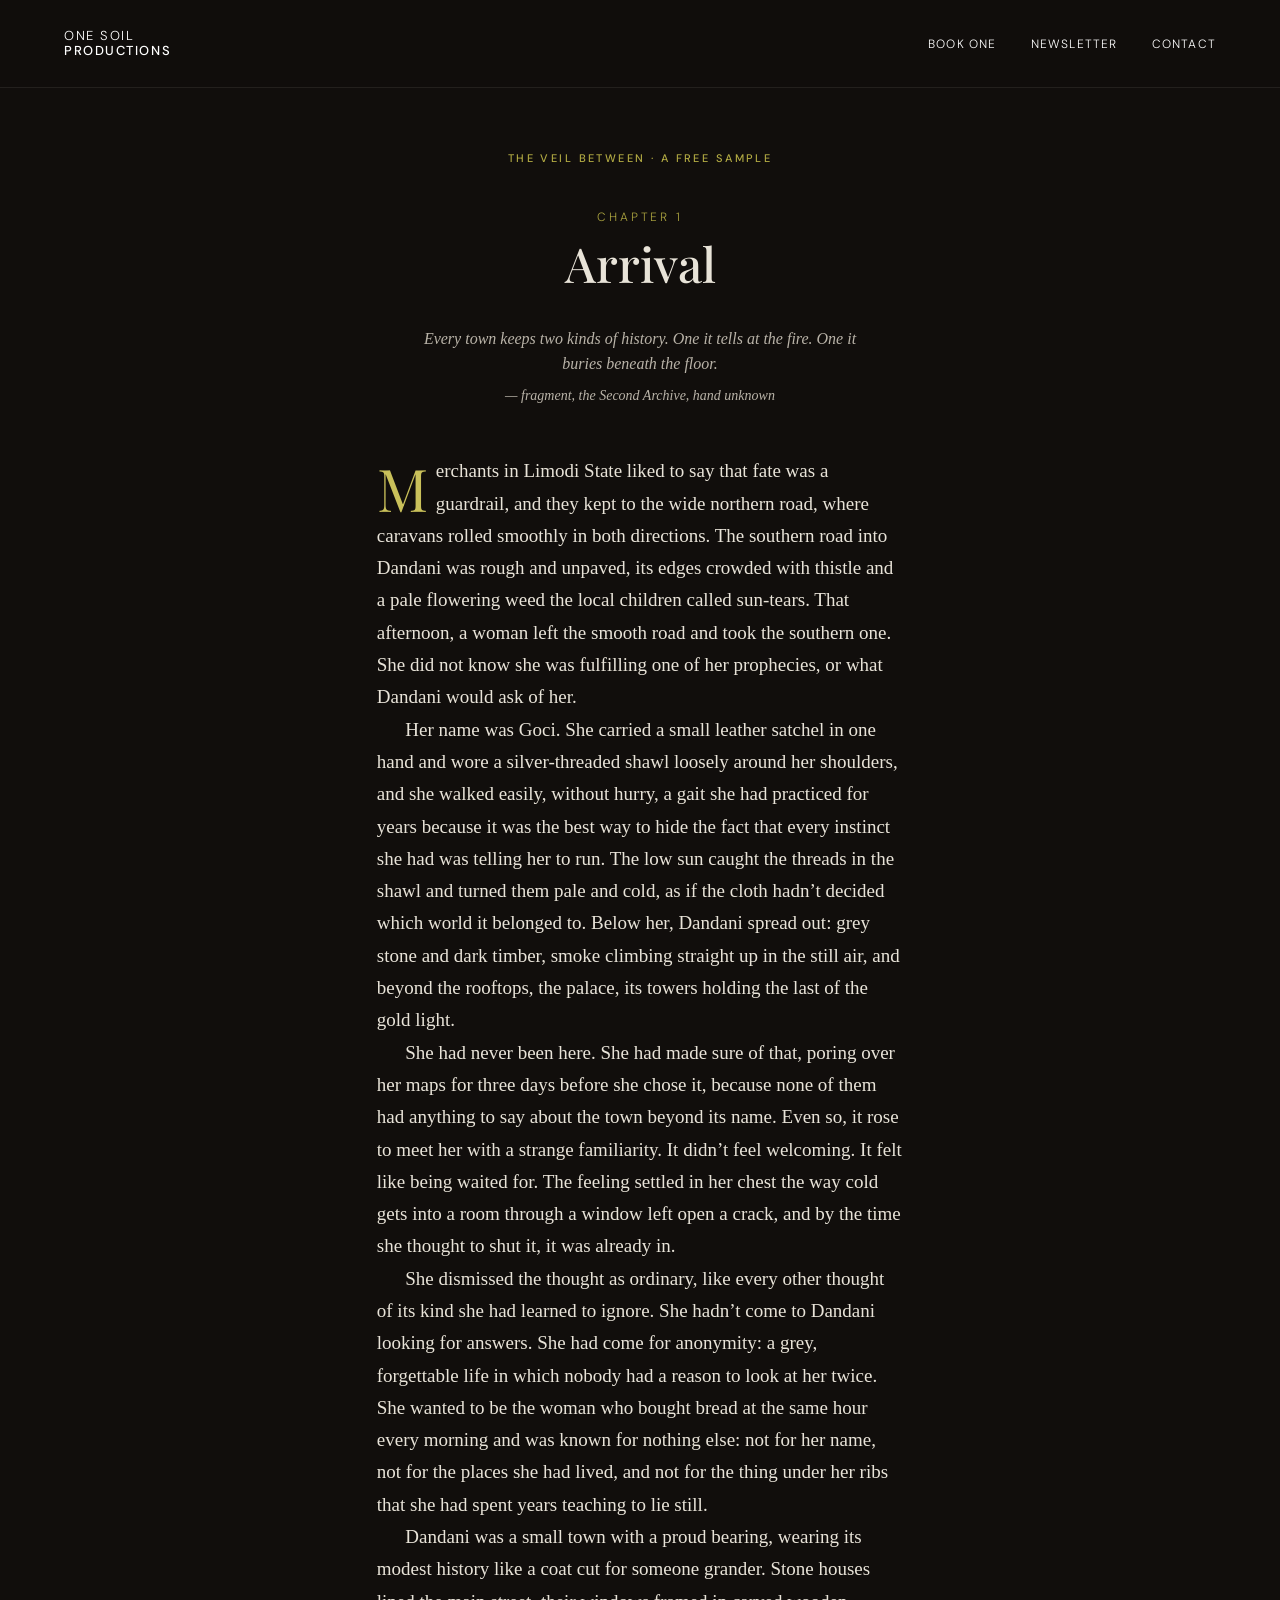
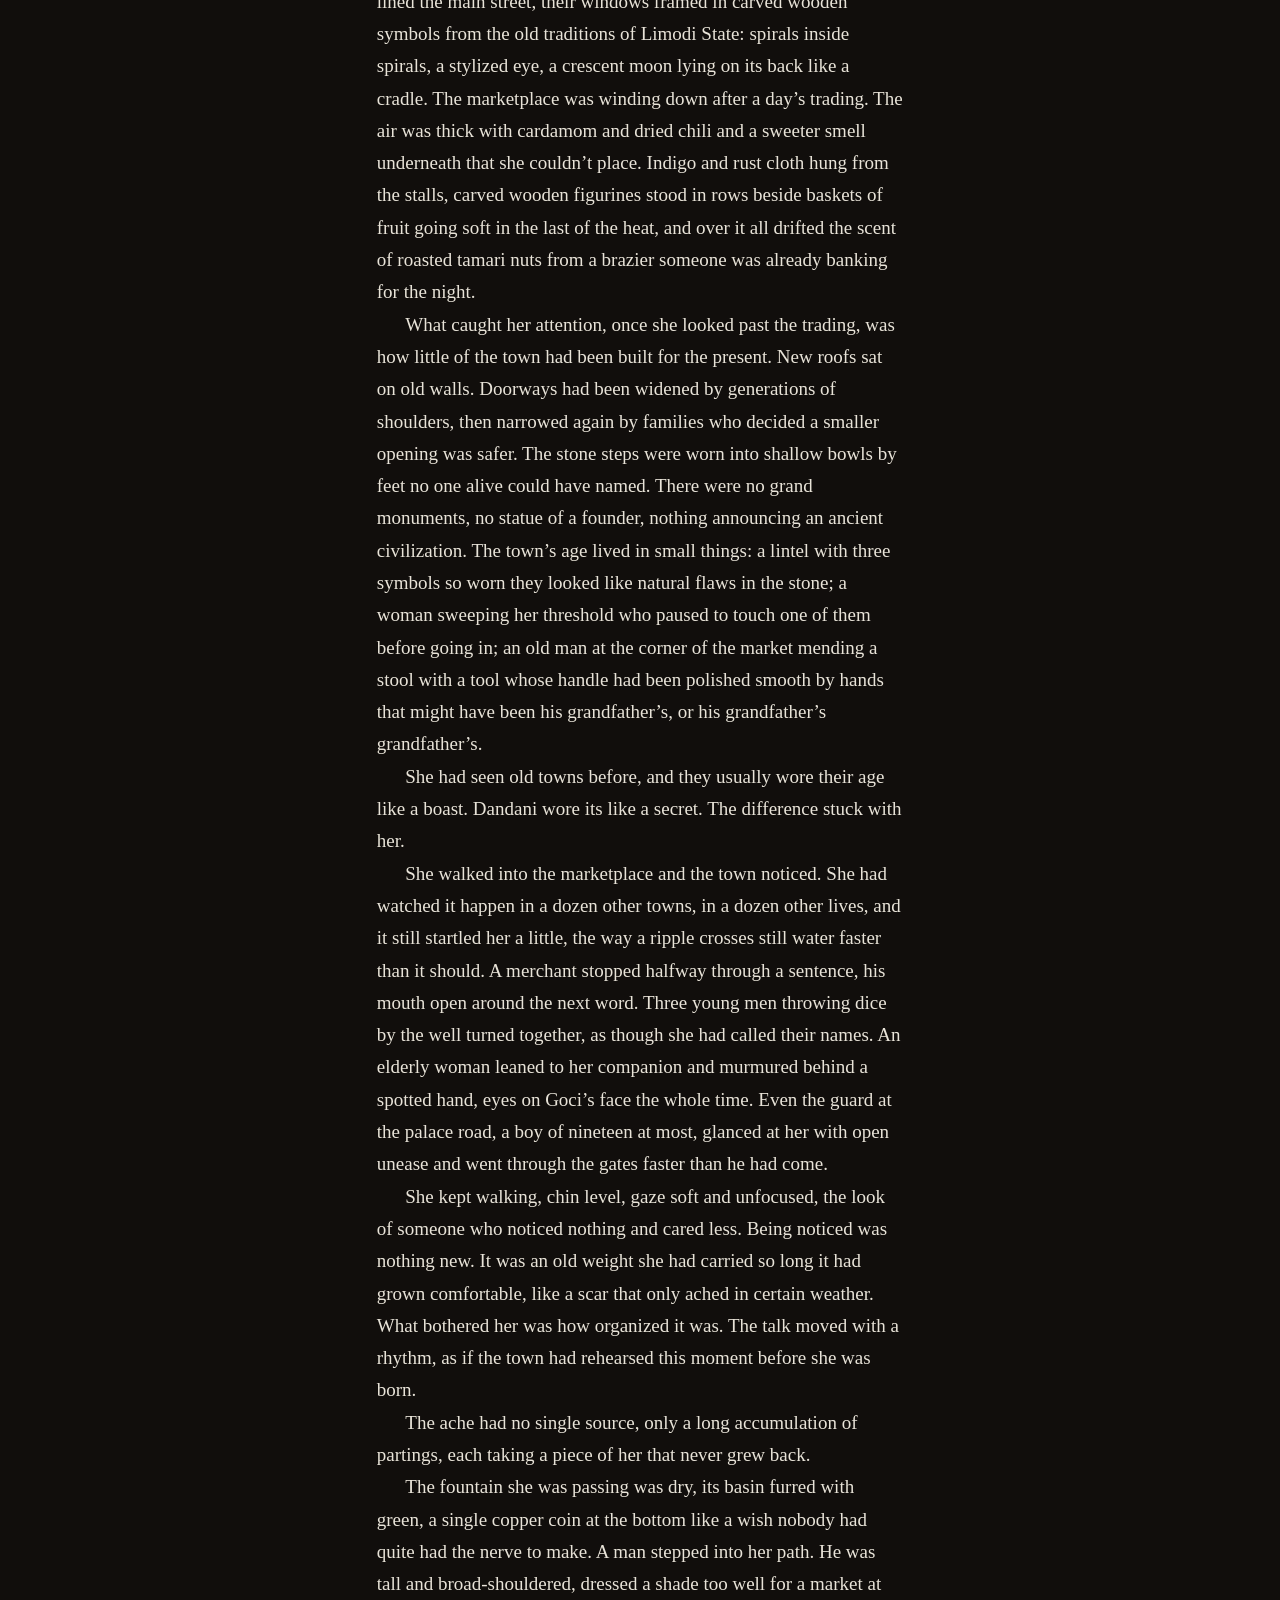
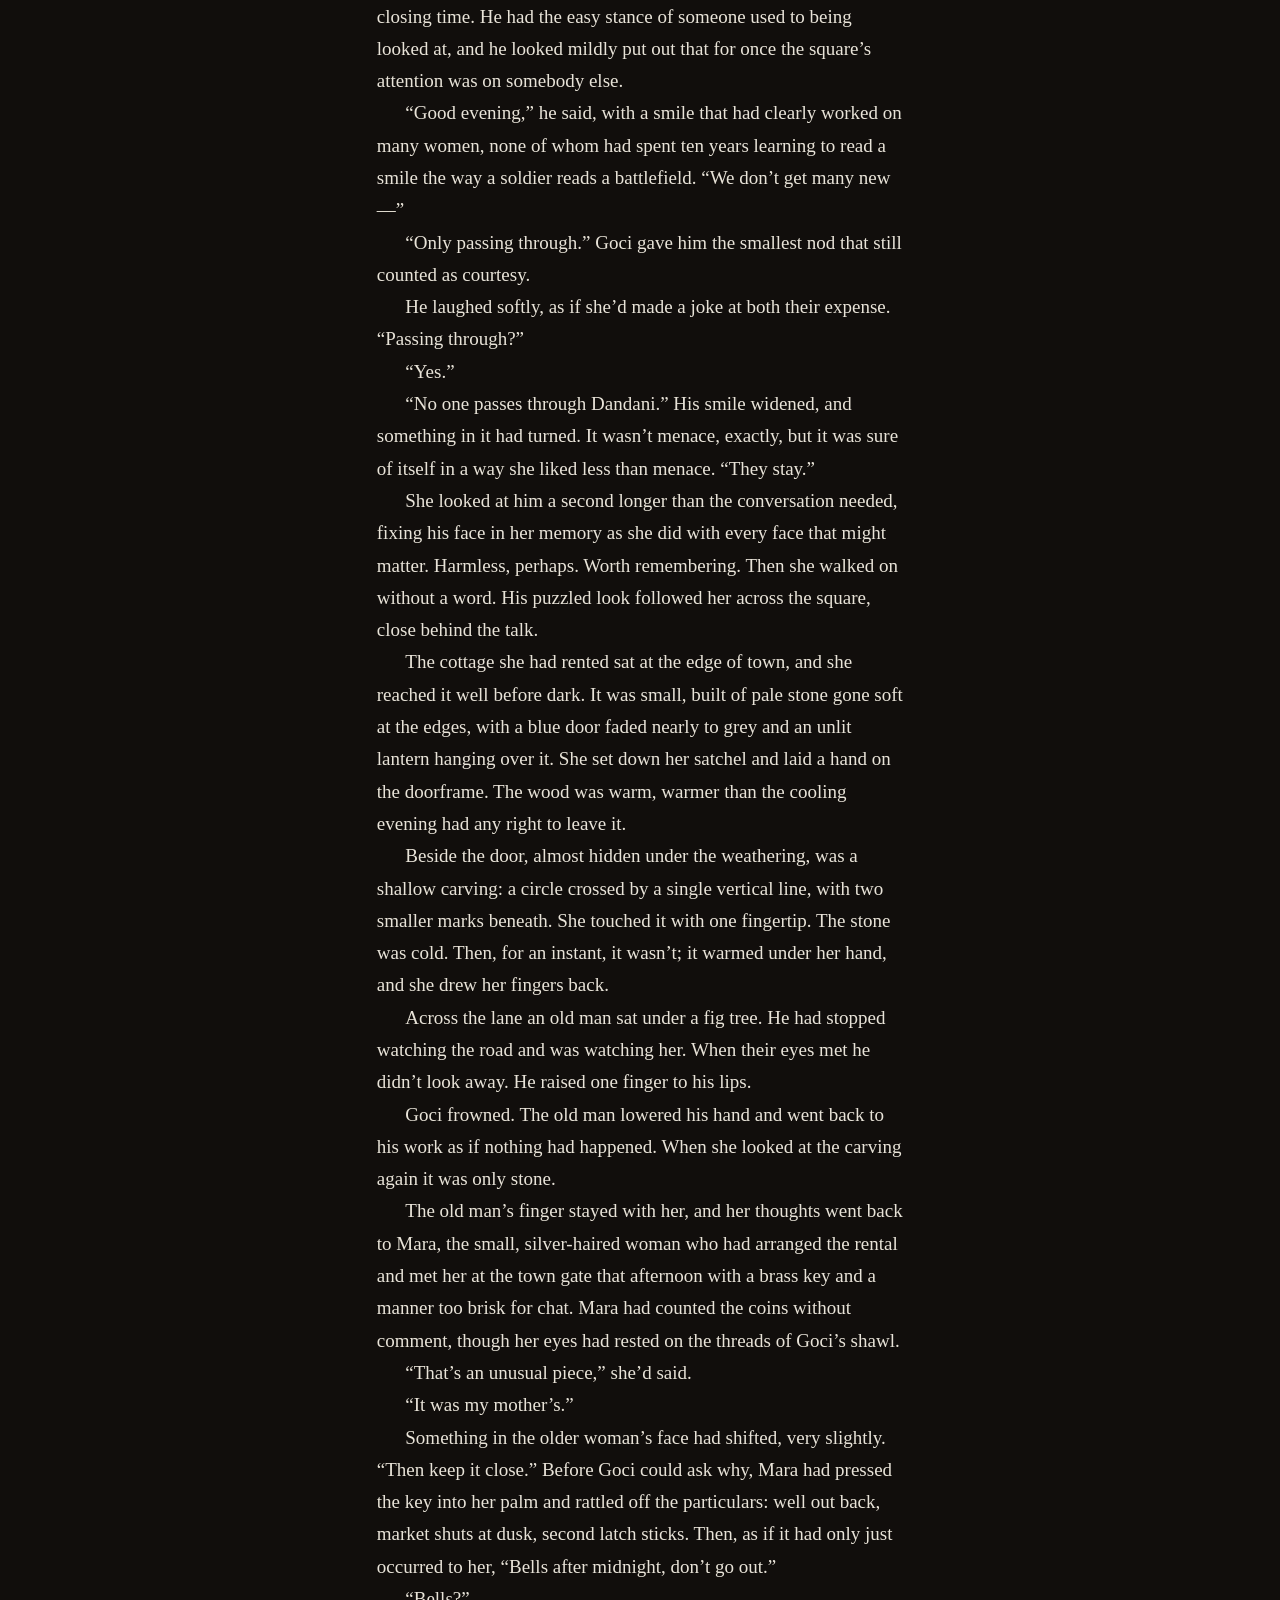
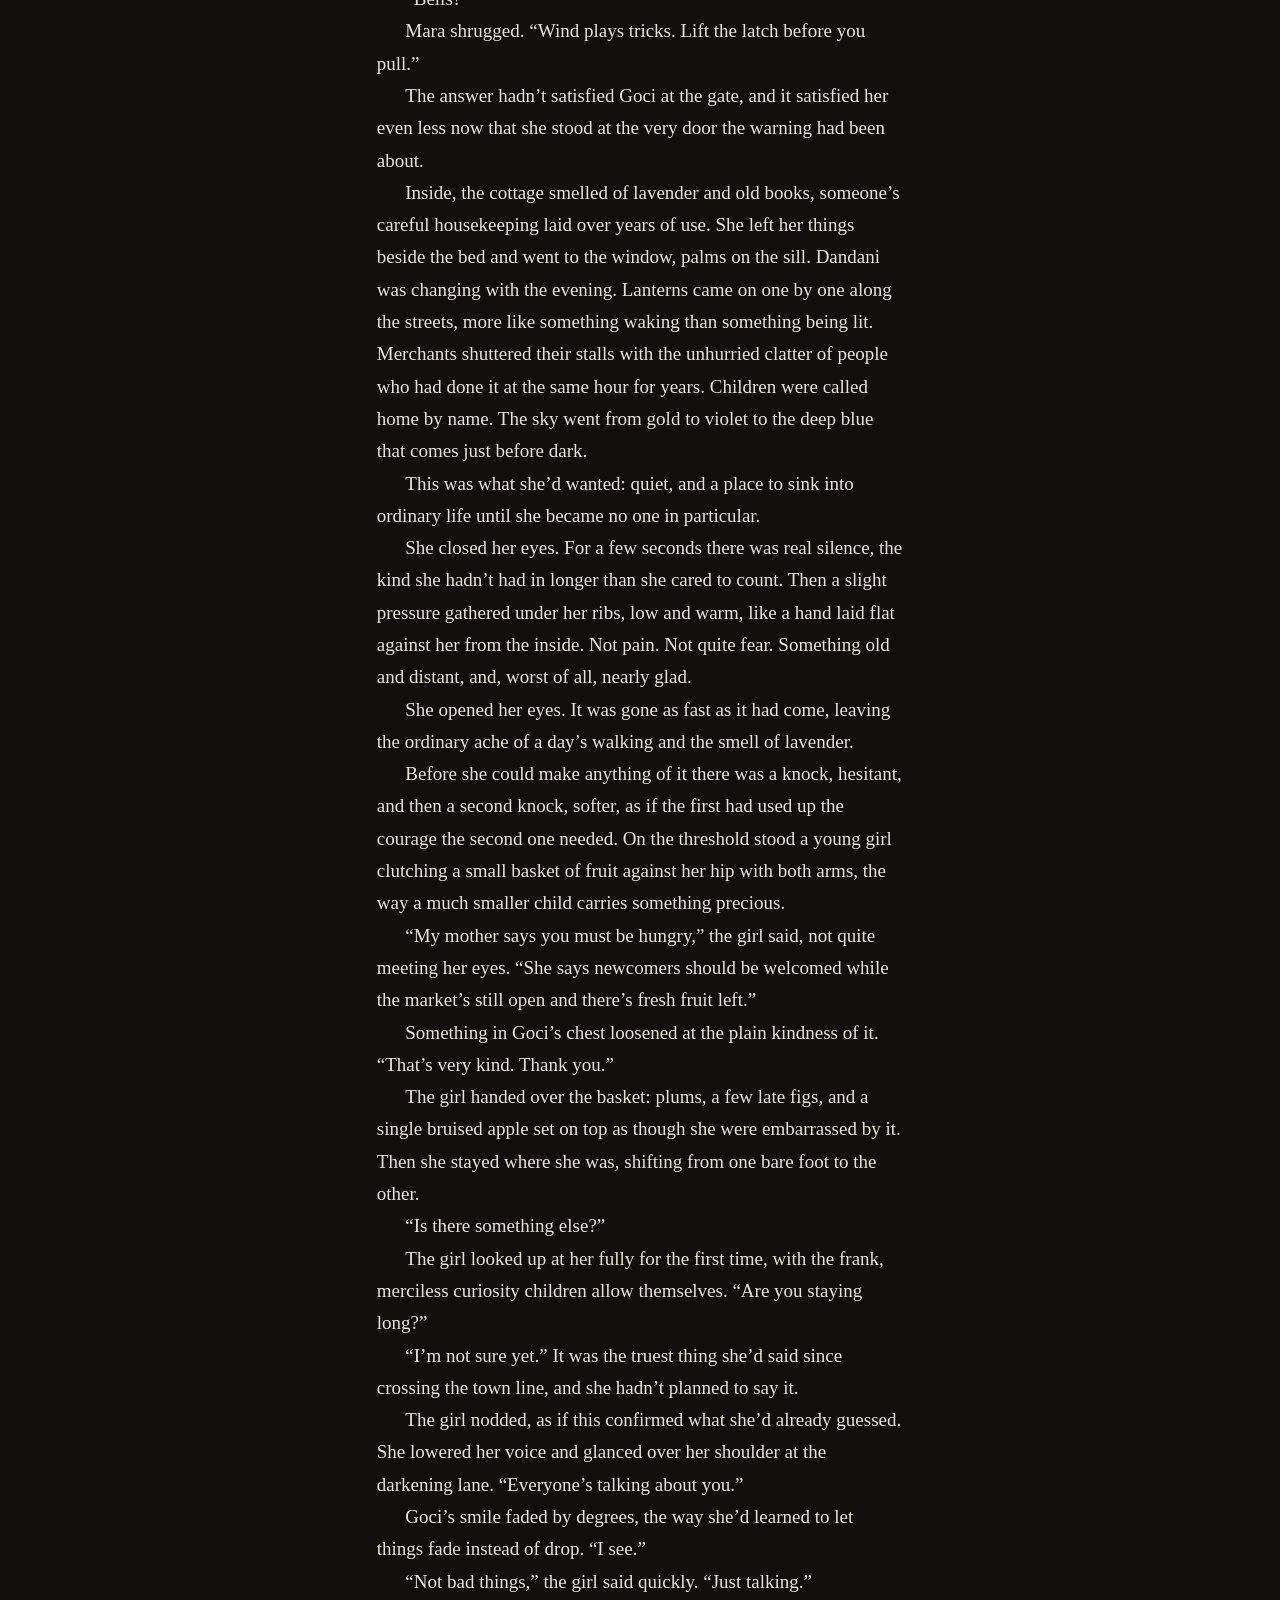
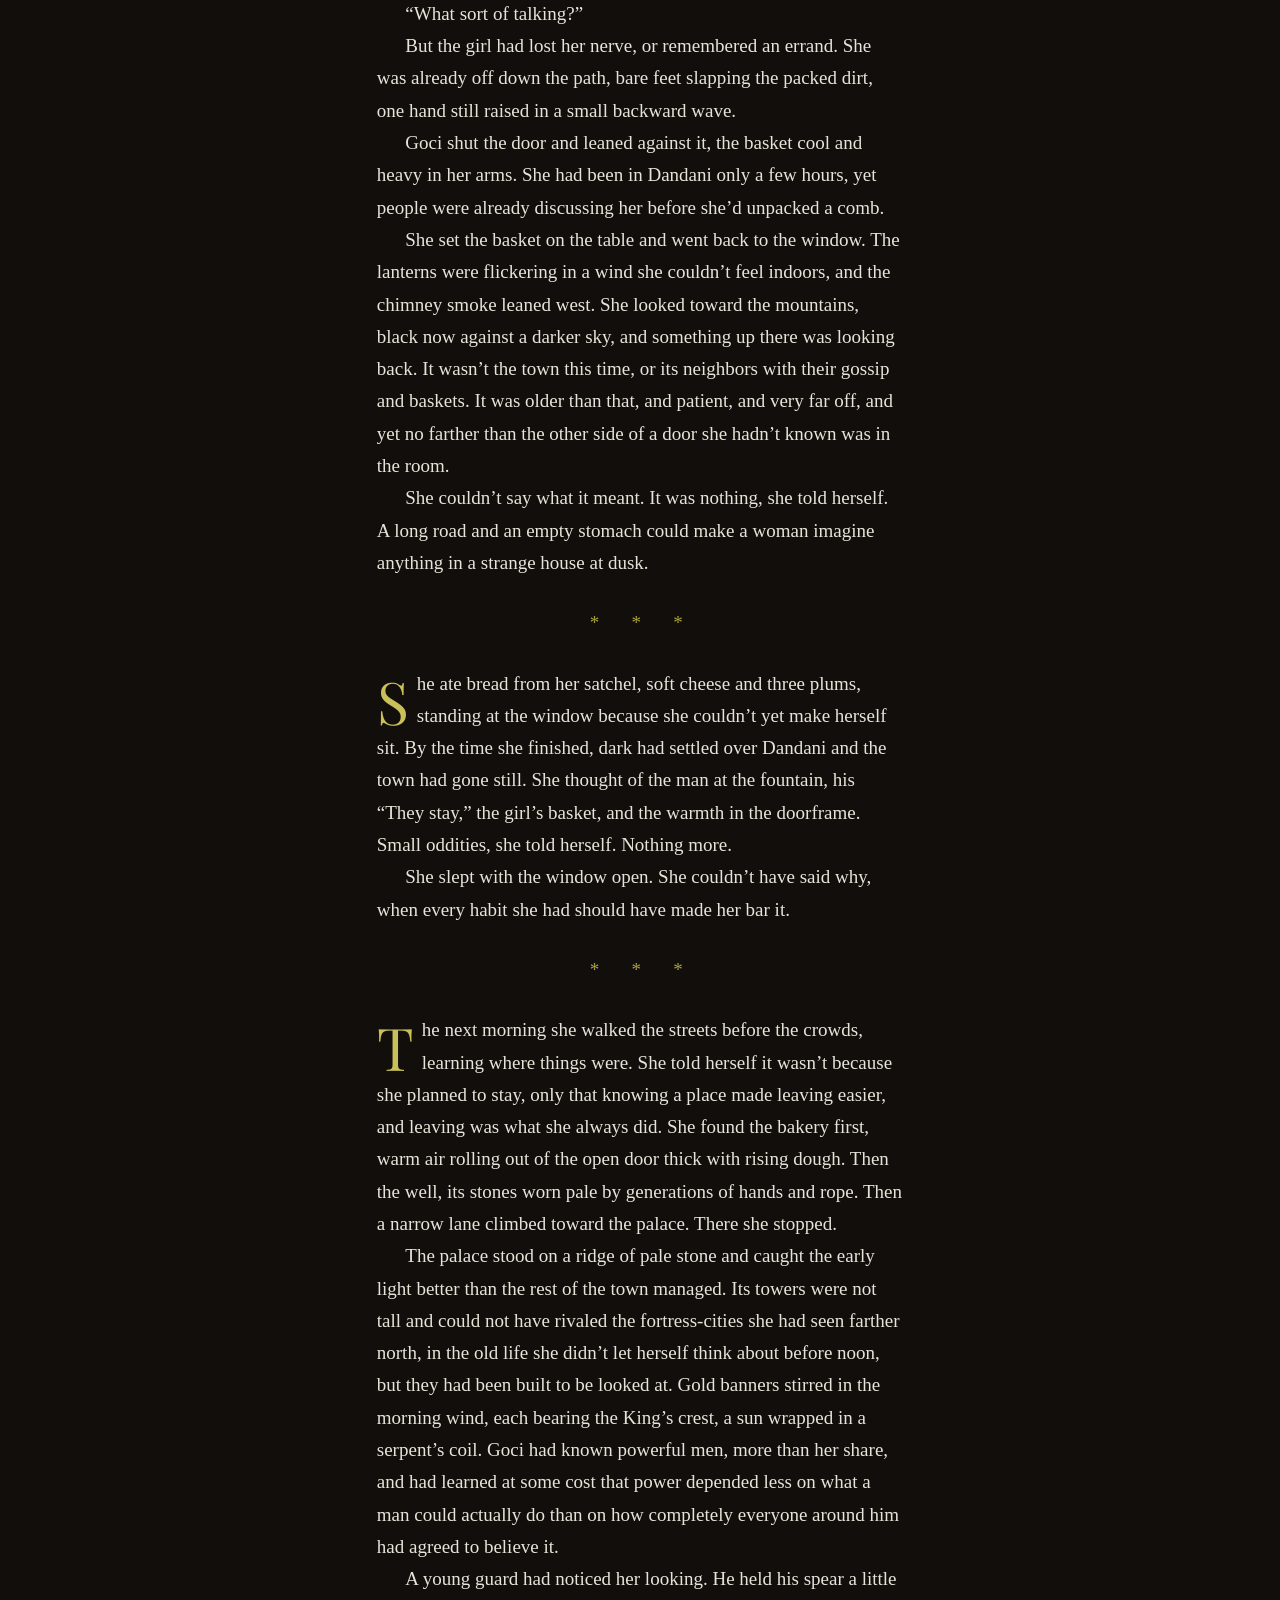
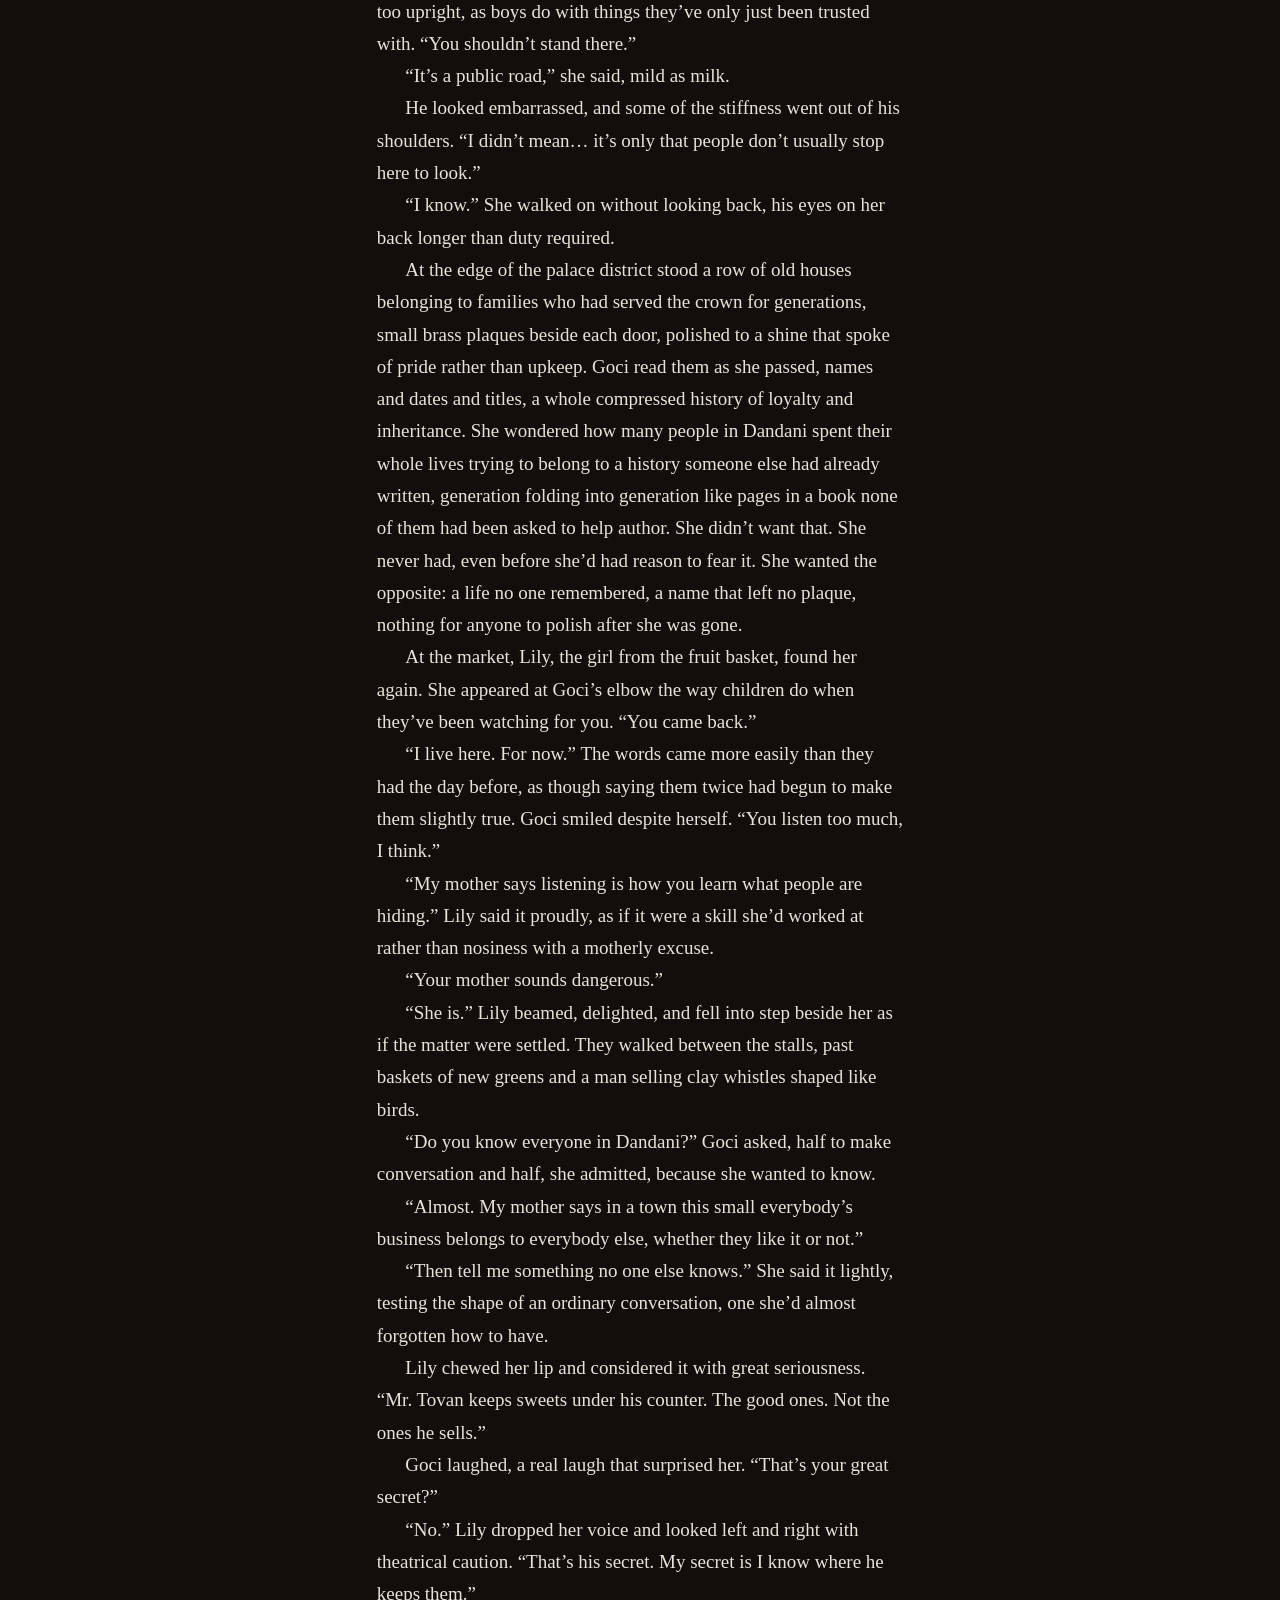
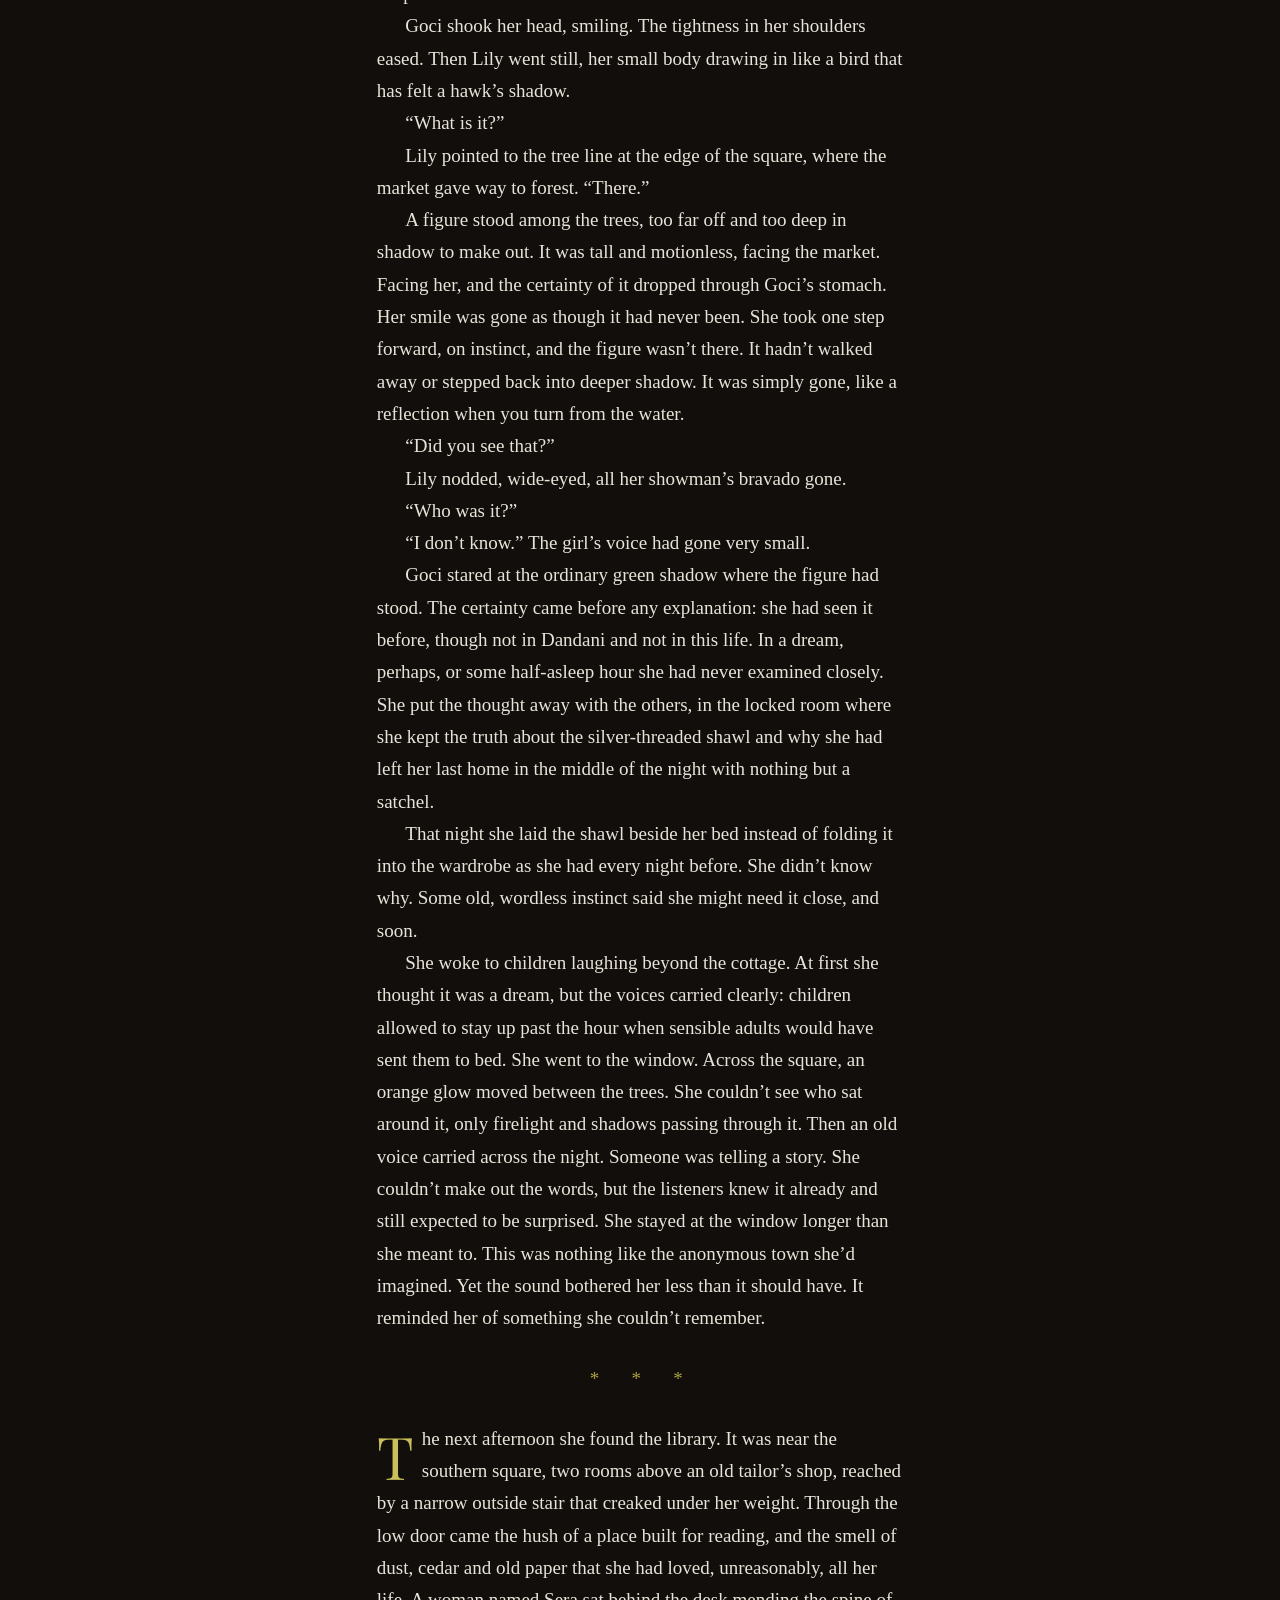
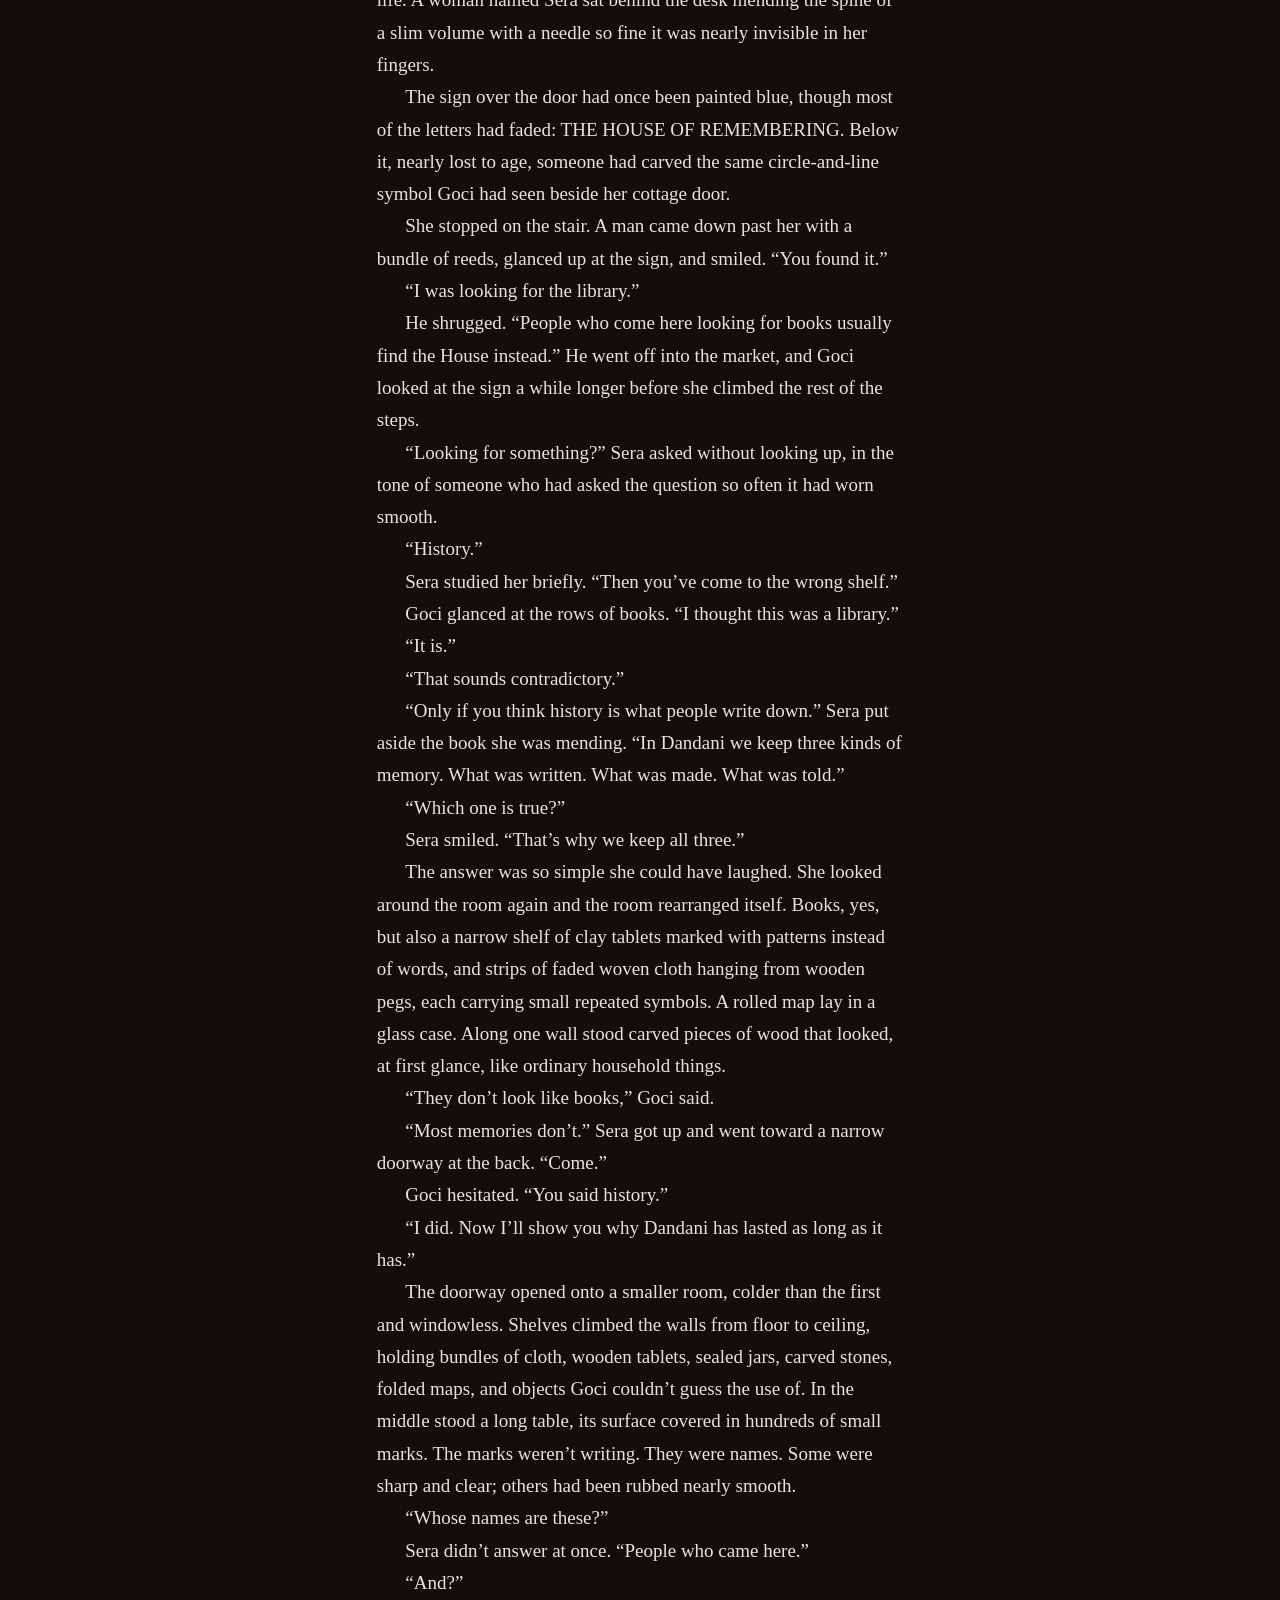
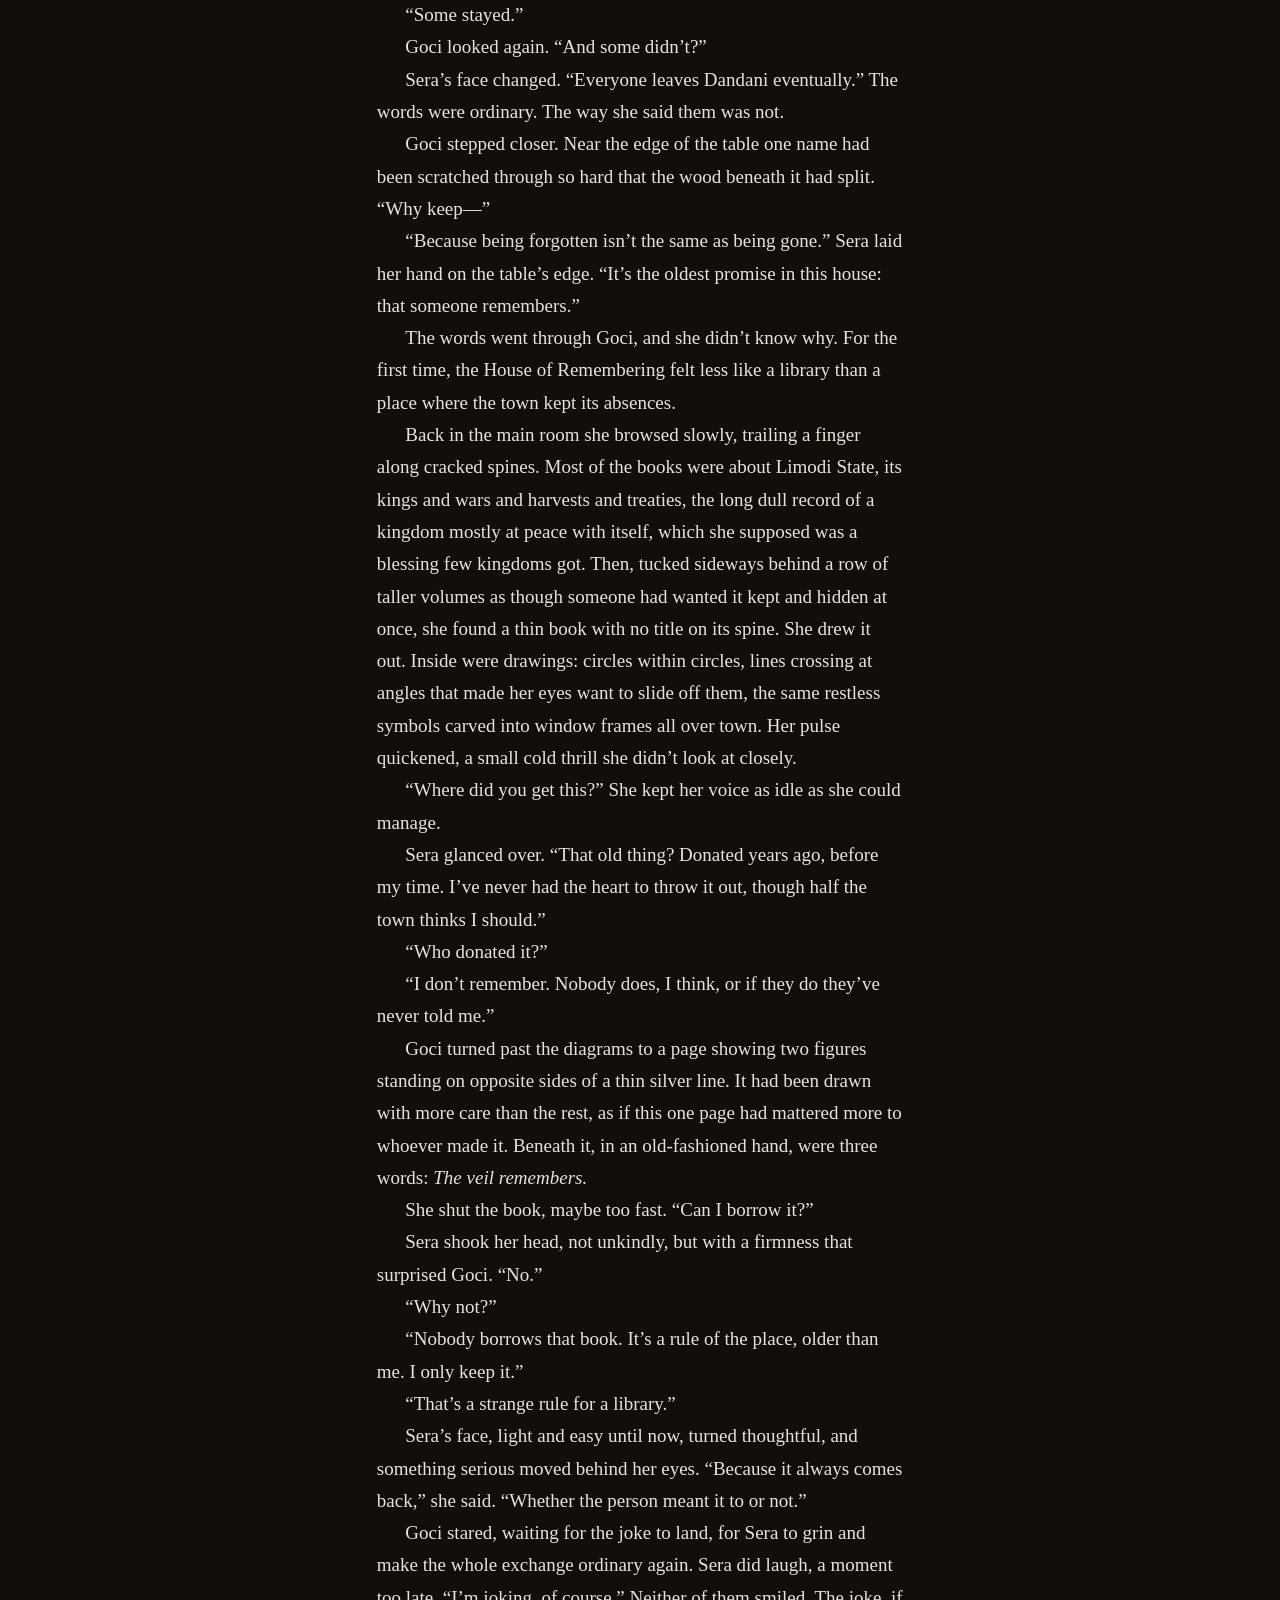
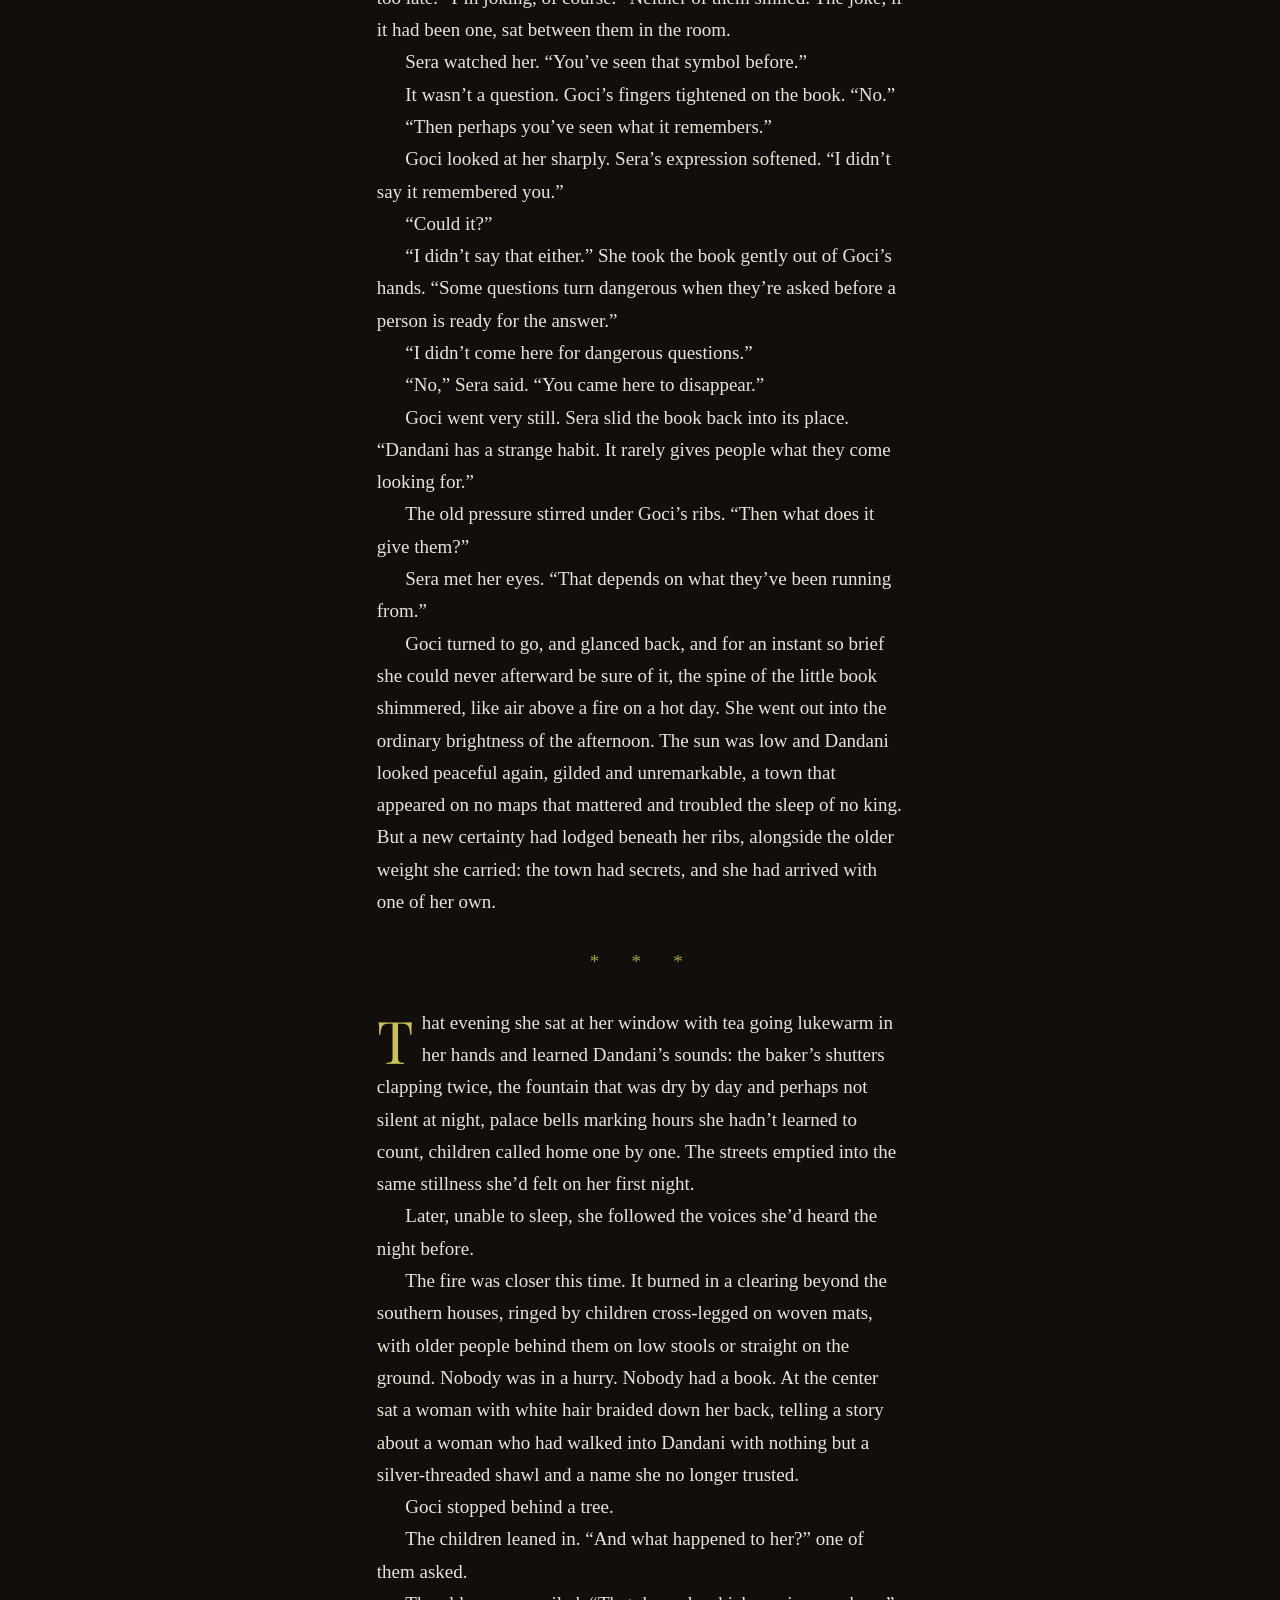
==== sample.html @ b8d26ca8 "Add files via upload" ====
<!doctype html><html lang="en"><head><meta charset="utf-8"><meta name="viewport" content="width=device-width,initial-scale=1"><meta name="description" content="Read Chapter One of The Veil Between, Book One of the Dandani Saga, by Solene Bi."><title>Read Chapter One — The Veil Between | ONE SOIL PRODUCTIONS</title><meta property="og:title" content="Read Chapter One — The Veil Between"><meta property="og:image" content="https://www.onesoilproductions.com/the-veil-between-cover.jpg"><link rel="preconnect" href="https://fonts.googleapis.com"><link rel="preconnect" href="https://fonts.gstatic.com" crossorigin><link href="https://fonts.googleapis.com/css2?family=DM+Sans:wght@300;400;500;600&family=Playfair+Display:wght@500;600&display=swap" rel="stylesheet"><link rel="stylesheet" href="styles.css"></head><body class="sample-page">
<header class="site-header"><a class="brand" href="index.html">ONE SOIL<br><strong>PRODUCTIONS</strong></a><button class="menu-toggle" aria-label="Open menu"><span></span><span></span><span></span></button><nav class="nav"><a href="index.html#veil">Book One</a><a href="index.html#newsletter">Newsletter</a><a href="index.html#contact">Contact</a></nav></header>
<main class="reader"><p class="eyebrow gold center">THE VEIL BETWEEN · A FREE SAMPLE</p>
<article class="chapter">
<p class="clabel">Chapter 1</p>
<h1 class="ctitle">Arrival</h1>
<div class="epi"><p class="eq">Every town keeps two kinds of history. One it tells at the fire. One it buries beneath the floor.</p><p class="ea">— fragment, the Second Archive, hand unknown</p></div>
<p class="first">Merchants in Limodi State liked to say that fate was a guardrail, and they kept to the wide northern road, where caravans rolled smoothly in both directions. The southern road into Dandani was rough and unpaved, its edges crowded with thistle and a pale flowering weed the local children called sun-tears. That afternoon, a woman left the smooth road and took the southern one. She did not know she was fulfilling one of her prophecies, or what Dandani would ask of her.</p>
<p class="p">Her name was Goci. She carried a small leather satchel in one hand and wore a silver-threaded shawl loosely around her shoulders, and she walked easily, without hurry, a gait she had practiced for years because it was the best way to hide the fact that every instinct she had was telling her to run. The low sun caught the threads in the shawl and turned them pale and cold, as if the cloth hadn’t decided which world it belonged to. Below her, Dandani spread out: grey stone and dark timber, smoke climbing straight up in the still air, and beyond the rooftops, the palace, its towers holding the last of the gold light.</p>
<p class="p">She had never been here. She had made sure of that, poring over her maps for three days before she chose it, because none of them had anything to say about the town beyond its name. Even so, it rose to meet her with a strange familiarity. It didn’t feel welcoming. It felt like being waited for. The feeling settled in her chest the way cold gets into a room through a window left open a crack, and by the time she thought to shut it, it was already in.</p>
<p class="p">She dismissed the thought as ordinary, like every other thought of its kind she had learned to ignore. She hadn’t come to Dandani looking for answers. She had come for anonymity: a grey, forgettable life in which nobody had a reason to look at her twice. She wanted to be the woman who bought bread at the same hour every morning and was known for nothing else: not for her name, not for the places she had lived, and not for the thing under her ribs that she had spent years teaching to lie still.</p>
<p class="p">Dandani was a small town with a proud bearing, wearing its modest history like a coat cut for someone grander. Stone houses lined the main street, their windows framed in carved wooden symbols from the old traditions of Limodi State: spirals inside spirals, a stylized eye, a crescent moon lying on its back like a cradle. The marketplace was winding down after a day’s trading. The air was thick with cardamom and dried chili and a sweeter smell underneath that she couldn’t place. Indigo and rust cloth hung from the stalls, carved wooden figurines stood in rows beside baskets of fruit going soft in the last of the heat, and over it all drifted the scent of roasted tamari nuts from a brazier someone was already banking for the night.</p>
<p class="p">What caught her attention, once she looked past the trading, was how little of the town had been built for the present. New roofs sat on old walls. Doorways had been widened by generations of shoulders, then narrowed again by families who decided a smaller opening was safer. The stone steps were worn into shallow bowls by feet no one alive could have named. There were no grand monuments, no statue of a founder, nothing announcing an ancient civilization. The town’s age lived in small things: a lintel with three symbols so worn they looked like natural flaws in the stone; a woman sweeping her threshold who paused to touch one of them before going in; an old man at the corner of the market mending a stool with a tool whose handle had been polished smooth by hands that might have been his grandfather’s, or his grandfather’s grandfather’s.</p>
<p class="p">She had seen old towns before, and they usually wore their age like a boast. Dandani wore its like a secret. The difference stuck with her.</p>
<p class="p">She walked into the marketplace and the town noticed. She had watched it happen in a dozen other towns, in a dozen other lives, and it still startled her a little, the way a ripple crosses still water faster than it should. A merchant stopped halfway through a sentence, his mouth open around the next word. Three young men throwing dice by the well turned together, as though she had called their names. An elderly woman leaned to her companion and murmured behind a spotted hand, eyes on Goci’s face the whole time. Even the guard at the palace road, a boy of nineteen at most, glanced at her with open unease and went through the gates faster than he had come.</p>
<p class="p">She kept walking, chin level, gaze soft and unfocused, the look of someone who noticed nothing and cared less. Being noticed was nothing new. It was an old weight she had carried so long it had grown comfortable, like a scar that only ached in certain weather. What bothered her was how organized it was. The talk moved with a rhythm, as if the town had rehearsed this moment before she was born.</p>
<p class="p">The ache had no single source, only a long accumulation of partings, each taking a piece of her that never grew back.</p>
<p class="p">The fountain she was passing was dry, its basin furred with green, a single copper coin at the bottom like a wish nobody had quite had the nerve to make. A man stepped into her path. He was tall and broad-shouldered, dressed a shade too well for a market at closing time. He had the easy stance of someone used to being looked at, and he looked mildly put out that for once the square’s attention was on somebody else.</p>
<p class="p">“Good evening,” he said, with a smile that had clearly worked on many women, none of whom had spent ten years learning to read a smile the way a soldier reads a battlefield. “We don’t get many new—”</p>
<p class="p">“Only passing through.” Goci gave him the smallest nod that still counted as courtesy.</p>
<p class="p">He laughed softly, as if she’d made a joke at both their expense. “Passing through?”</p>
<p class="p">“Yes.”</p>
<p class="p">“No one passes through Dandani.” His smile widened, and something in it had turned. It wasn’t menace, exactly, but it was sure of itself in a way she liked less than menace. “They stay.”</p>
<p class="p">She looked at him a second longer than the conversation needed, fixing his face in her memory as she did with every face that might matter. Harmless, perhaps. Worth remembering. Then she walked on without a word. His puzzled look followed her across the square, close behind the talk.</p>
<p class="p">The cottage she had rented sat at the edge of town, and she reached it well before dark. It was small, built of pale stone gone soft at the edges, with a blue door faded nearly to grey and an unlit lantern hanging over it. She set down her satchel and laid a hand on the doorframe. The wood was warm, warmer than the cooling evening had any right to leave it.</p>
<p class="p">Beside the door, almost hidden under the weathering, was a shallow carving: a circle crossed by a single vertical line, with two smaller marks beneath. She touched it with one fingertip. The stone was cold. Then, for an instant, it wasn’t; it warmed under her hand, and she drew her fingers back.</p>
<p class="p">Across the lane an old man sat under a fig tree. He had stopped watching the road and was watching her. When their eyes met he didn’t look away. He raised one finger to his lips.</p>
<p class="p">Goci frowned. The old man lowered his hand and went back to his work as if nothing had happened. When she looked at the carving again it was only stone.</p>
<p class="p">The old man’s finger stayed with her, and her thoughts went back to Mara, the small, silver-haired woman who had arranged the rental and met her at the town gate that afternoon with a brass key and a manner too brisk for chat. Mara had counted the coins without comment, though her eyes had rested on the threads of Goci’s shawl.</p>
<p class="p">“That’s an unusual piece,” she’d said.</p>
<p class="p">“It was my mother’s.”</p>
<p class="p">Something in the older woman’s face had shifted, very slightly. “Then keep it close.” Before Goci could ask why, Mara had pressed the key into her palm and rattled off the particulars: well out back, market shuts at dusk, second latch sticks. Then, as if it had only just occurred to her, “Bells after midnight, don’t go out.”</p>
<p class="p">“Bells?”</p>
<p class="p">Mara shrugged. “Wind plays tricks. Lift the latch before you pull.”</p>
<p class="p">The answer hadn’t satisfied Goci at the gate, and it satisfied her even less now that she stood at the very door the warning had been about.</p>
<p class="p">Inside, the cottage smelled of lavender and old books, someone’s careful housekeeping laid over years of use. She left her things beside the bed and went to the window, palms on the sill. Dandani was changing with the evening. Lanterns came on one by one along the streets, more like something waking than something being lit. Merchants shuttered their stalls with the unhurried clatter of people who had done it at the same hour for years. Children were called home by name. The sky went from gold to violet to the deep blue that comes just before dark.</p>
<p class="p">This was what she’d wanted: quiet, and a place to sink into ordinary life until she became no one in particular.</p>
<p class="p">She closed her eyes. For a few seconds there was real silence, the kind she hadn’t had in longer than she cared to count. Then a slight pressure gathered under her ribs, low and warm, like a hand laid flat against her from the inside. Not pain. Not quite fear. Something old and distant, and, worst of all, nearly glad.</p>
<p class="p">She opened her eyes. It was gone as fast as it had come, leaving the ordinary ache of a day’s walking and the smell of lavender.</p>
<p class="p">Before she could make anything of it there was a knock, hesitant, and then a second knock, softer, as if the first had used up the courage the second one needed. On the threshold stood a young girl clutching a small basket of fruit against her hip with both arms, the way a much smaller child carries something precious.</p>
<p class="p">“My mother says you must be hungry,” the girl said, not quite meeting her eyes. “She says newcomers should be welcomed while the market’s still open and there’s fresh fruit left.”</p>
<p class="p">Something in Goci’s chest loosened at the plain kindness of it. “That’s very kind. Thank you.”</p>
<p class="p">The girl handed over the basket: plums, a few late figs, and a single bruised apple set on top as though she were embarrassed by it. Then she stayed where she was, shifting from one bare foot to the other.</p>
<p class="p">“Is there something else?”</p>
<p class="p">The girl looked up at her fully for the first time, with the frank, merciless curiosity children allow themselves. “Are you staying long?”</p>
<p class="p">“I’m not sure yet.” It was the truest thing she’d said since crossing the town line, and she hadn’t planned to say it.</p>
<p class="p">The girl nodded, as if this confirmed what she’d already guessed. She lowered her voice and glanced over her shoulder at the darkening lane. “Everyone’s talking about you.”</p>
<p class="p">Goci’s smile faded by degrees, the way she’d learned to let things fade instead of drop. “I see.”</p>
<p class="p">“Not bad things,” the girl said quickly. “Just talking.”</p>
<p class="p">“What sort of talking?”</p>
<p class="p">But the girl had lost her nerve, or remembered an errand. She was already off down the path, bare feet slapping the packed dirt, one hand still raised in a small backward wave.</p>
<p class="p">Goci shut the door and leaned against it, the basket cool and heavy in her arms. She had been in Dandani only a few hours, yet people were already discussing her before she’d unpacked a comb.</p>
<p class="p">She set the basket on the table and went back to the window. The lanterns were flickering in a wind she couldn’t feel indoors, and the chimney smoke leaned west. She looked toward the mountains, black now against a darker sky, and something up there was looking back. It wasn’t the town this time, or its neighbors with their gossip and baskets. It was older than that, and patient, and very far off, and yet no farther than the other side of a door she hadn’t known was in the room.</p>
<p class="p">She couldn’t say what it meant. It was nothing, she told herself. A long road and an empty stomach could make a woman imagine anything in a strange house at dusk.</p>
<p class="sb">*&#160;&#160;*&#160;&#160;*</p>
<p class="first">She ate bread from her satchel, soft cheese and three plums, standing at the window because she couldn’t yet make herself sit. By the time she finished, dark had settled over Dandani and the town had gone still. She thought of the man at the fountain, his “They stay,” the girl’s basket, and the warmth in the doorframe. Small oddities, she told herself. Nothing more.</p>
<p class="p">She slept with the window open. She couldn’t have said why, when every habit she had should have made her bar it.</p>
<p class="sb">*&#160;&#160;*&#160;&#160;*</p>
<p class="first">The next morning she walked the streets before the crowds, learning where things were. She told herself it wasn’t because she planned to stay, only that knowing a place made leaving easier, and leaving was what she always did. She found the bakery first, warm air rolling out of the open door thick with rising dough. Then the well, its stones worn pale by generations of hands and rope. Then a narrow lane climbed toward the palace. There she stopped.</p>
<p class="p">The palace stood on a ridge of pale stone and caught the early light better than the rest of the town managed. Its towers were not tall and could not have rivaled the fortress-cities she had seen farther north, in the old life she didn’t let herself think about before noon, but they had been built to be looked at. Gold banners stirred in the morning wind, each bearing the King’s crest, a sun wrapped in a serpent’s coil. Goci had known powerful men, more than her share, and had learned at some cost that power depended less on what a man could actually do than on how completely everyone around him had agreed to believe it.</p>
<p class="p">A young guard had noticed her looking. He held his spear a little too upright, as boys do with things they’ve only just been trusted with. “You shouldn’t stand there.”</p>
<p class="p">“It’s a public road,” she said, mild as milk.</p>
<p class="p">He looked embarrassed, and some of the stiffness went out of his shoulders. “I didn’t mean… it’s only that people don’t usually stop here to look.”</p>
<p class="p">“I know.” She walked on without looking back, his eyes on her back longer than duty required.</p>
<p class="p">At the edge of the palace district stood a row of old houses belonging to families who had served the crown for generations, small brass plaques beside each door, polished to a shine that spoke of pride rather than upkeep. Goci read them as she passed, names and dates and titles, a whole compressed history of loyalty and inheritance. She wondered how many people in Dandani spent their whole lives trying to belong to a history someone else had already written, generation folding into generation like pages in a book none of them had been asked to help author. She didn’t want that. She never had, even before she’d had reason to fear it. She wanted the opposite: a life no one remembered, a name that left no plaque, nothing for anyone to polish after she was gone.</p>
<p class="p">At the market, Lily, the girl from the fruit basket, found her again. She appeared at Goci’s elbow the way children do when they’ve been watching for you. “You came back.”</p>
<p class="p">“I live here. For now.” The words came more easily than they had the day before, as though saying them twice had begun to make them slightly true. Goci smiled despite herself. “You listen too much, I think.”</p>
<p class="p">“My mother says listening is how you learn what people are hiding.” Lily said it proudly, as if it were a skill she’d worked at rather than nosiness with a motherly excuse.</p>
<p class="p">“Your mother sounds dangerous.”</p>
<p class="p">“She is.” Lily beamed, delighted, and fell into step beside her as if the matter were settled. They walked between the stalls, past baskets of new greens and a man selling clay whistles shaped like birds.</p>
<p class="p">“Do you know everyone in Dandani?” Goci asked, half to make conversation and half, she admitted, because she wanted to know.</p>
<p class="p">“Almost. My mother says in a town this small everybody’s business belongs to everybody else, whether they like it or not.”</p>
<p class="p">“Then tell me something no one else knows.” She said it lightly, testing the shape of an ordinary conversation, one she’d almost forgotten how to have.</p>
<p class="p">Lily chewed her lip and considered it with great seriousness. “Mr. Tovan keeps sweets under his counter. The good ones. Not the ones he sells.”</p>
<p class="p">Goci laughed, a real laugh that surprised her. “That’s your great secret?”</p>
<p class="p">“No.” Lily dropped her voice and looked left and right with theatrical caution. “That’s his secret. My secret is I know where he keeps them.”</p>
<p class="p">Goci shook her head, smiling. The tightness in her shoulders eased. Then Lily went still, her small body drawing in like a bird that has felt a hawk’s shadow.</p>
<p class="p">“What is it?”</p>
<p class="p">Lily pointed to the tree line at the edge of the square, where the market gave way to forest. “There.”</p>
<p class="p">A figure stood among the trees, too far off and too deep in shadow to make out. It was tall and motionless, facing the market. Facing her, and the certainty of it dropped through Goci’s stomach. Her smile was gone as though it had never been. She took one step forward, on instinct, and the figure wasn’t there. It hadn’t walked away or stepped back into deeper shadow. It was simply gone, like a reflection when you turn from the water.</p>
<p class="p">“Did you see that?”</p>
<p class="p">Lily nodded, wide-eyed, all her showman’s bravado gone.</p>
<p class="p">“Who was it?”</p>
<p class="p">“I don’t know.” The girl’s voice had gone very small.</p>
<p class="p">Goci stared at the ordinary green shadow where the figure had stood. The certainty came before any explanation: she had seen it before, though not in Dandani and not in this life. In a dream, perhaps, or some half-asleep hour she had never examined closely. She put the thought away with the others, in the locked room where she kept the truth about the silver-threaded shawl and why she had left her last home in the middle of the night with nothing but a satchel.</p>
<p class="p">That night she laid the shawl beside her bed instead of folding it into the wardrobe as she had every night before. She didn’t know why. Some old, wordless instinct said she might need it close, and soon.</p>
<p class="p">She woke to children laughing beyond the cottage. At first she thought it was a dream, but the voices carried clearly: children allowed to stay up past the hour when sensible adults would have sent them to bed. She went to the window. Across the square, an orange glow moved between the trees. She couldn’t see who sat around it, only firelight and shadows passing through it. Then an old voice carried across the night. Someone was telling a story. She couldn’t make out the words, but the listeners knew it already and still expected to be surprised. She stayed at the window longer than she meant to. This was nothing like the anonymous town she’d imagined. Yet the sound bothered her less than it should have. It reminded her of something she couldn’t remember.</p>
<p class="sb">*&#160;&#160;*&#160;&#160;*</p>
<p class="first">The next afternoon she found the library. It was near the southern square, two rooms above an old tailor’s shop, reached by a narrow outside stair that creaked under her weight. Through the low door came the hush of a place built for reading, and the smell of dust, cedar and old paper that she had loved, unreasonably, all her life. A woman named Sera sat behind the desk mending the spine of a slim volume with a needle so fine it was nearly invisible in her fingers.</p>
<p class="p">The sign over the door had once been painted blue, though most of the letters had faded: THE HOUSE OF REMEMBERING. Below it, nearly lost to age, someone had carved the same circle-and-line symbol Goci had seen beside her cottage door.</p>
<p class="p">She stopped on the stair. A man came down past her with a bundle of reeds, glanced up at the sign, and smiled. “You found it.”</p>
<p class="p">“I was looking for the library.”</p>
<p class="p">He shrugged. “People who come here looking for books usually find the House instead.” He went off into the market, and Goci looked at the sign a while longer before she climbed the rest of the steps.</p>
<p class="p">“Looking for something?” Sera asked without looking up, in the tone of someone who had asked the question so often it had worn smooth.</p>
<p class="p">“History.”</p>
<p class="p">Sera studied her briefly. “Then you’ve come to the wrong shelf.”</p>
<p class="p">Goci glanced at the rows of books. “I thought this was a library.”</p>
<p class="p">“It is.”</p>
<p class="p">“That sounds contradictory.”</p>
<p class="p">“Only if you think history is what people write down.” Sera put aside the book she was mending. “In Dandani we keep three kinds of memory. What was written. What was made. What was told.”</p>
<p class="p">“Which one is true?”</p>
<p class="p">Sera smiled. “That’s why we keep all three.”</p>
<p class="p">The answer was so simple she could have laughed. She looked around the room again and the room rearranged itself. Books, yes, but also a narrow shelf of clay tablets marked with patterns instead of words, and strips of faded woven cloth hanging from wooden pegs, each carrying small repeated symbols. A rolled map lay in a glass case. Along one wall stood carved pieces of wood that looked, at first glance, like ordinary household things.</p>
<p class="p">“They don’t look like books,” Goci said.</p>
<p class="p">“Most memories don’t.” Sera got up and went toward a narrow doorway at the back. “Come.”</p>
<p class="p">Goci hesitated. “You said history.”</p>
<p class="p">“I did. Now I’ll show you why Dandani has lasted as long as it has.”</p>
<p class="p">The doorway opened onto a smaller room, colder than the first and windowless. Shelves climbed the walls from floor to ceiling, holding bundles of cloth, wooden tablets, sealed jars, carved stones, folded maps, and objects Goci couldn’t guess the use of. In the middle stood a long table, its surface covered in hundreds of small marks. The marks weren’t writing. They were names. Some were sharp and clear; others had been rubbed nearly smooth.</p>
<p class="p">“Whose names are these?”</p>
<p class="p">Sera didn’t answer at once. “People who came here.”</p>
<p class="p">“And?”</p>
<p class="p">“Some stayed.”</p>
<p class="p">Goci looked again. “And some didn’t?”</p>
<p class="p">Sera’s face changed. “Everyone leaves Dandani eventually.” The words were ordinary. The way she said them was not.</p>
<p class="p">Goci stepped closer. Near the edge of the table one name had been scratched through so hard that the wood beneath it had split. “Why keep—”</p>
<p class="p">“Because being forgotten isn’t the same as being gone.” Sera laid her hand on the table’s edge. “It’s the oldest promise in this house: that someone remembers.”</p>
<p class="p">The words went through Goci, and she didn’t know why. For the first time, the House of Remembering felt less like a library than a place where the town kept its absences.</p>
<p class="p">Back in the main room she browsed slowly, trailing a finger along cracked spines. Most of the books were about Limodi State, its kings and wars and harvests and treaties, the long dull record of a kingdom mostly at peace with itself, which she supposed was a blessing few kingdoms got. Then, tucked sideways behind a row of taller volumes as though someone had wanted it kept and hidden at once, she found a thin book with no title on its spine. She drew it out. Inside were drawings: circles within circles, lines crossing at angles that made her eyes want to slide off them, the same restless symbols carved into window frames all over town. Her pulse quickened, a small cold thrill she didn’t look at closely.</p>
<p class="p">“Where did you get this?” She kept her voice as idle as she could manage.</p>
<p class="p">Sera glanced over. “That old thing? Donated years ago, before my time. I’ve never had the heart to throw it out, though half the town thinks I should.”</p>
<p class="p">“Who donated it?”</p>
<p class="p">“I don’t remember. Nobody does, I think, or if they do they’ve never told me.”</p>
<p class="p">Goci turned past the diagrams to a page showing two figures standing on opposite sides of a thin silver line. It had been drawn with more care than the rest, as if this one page had mattered more to whoever made it. Beneath it, in an old-fashioned hand, were three words: <i>The veil remembers.</i></p>
<p class="p">She shut the book, maybe too fast. “Can I borrow it?”</p>
<p class="p">Sera shook her head, not unkindly, but with a firmness that surprised Goci. “No.”</p>
<p class="p">“Why not?”</p>
<p class="p">“Nobody borrows that book. It’s a rule of the place, older than me. I only keep it.”</p>
<p class="p">“That’s a strange rule for a library.”</p>
<p class="p">Sera’s face, light and easy until now, turned thoughtful, and something serious moved behind her eyes. “Because it always comes back,” she said. “Whether the person meant it to or not.”</p>
<p class="p">Goci stared, waiting for the joke to land, for Sera to grin and make the whole exchange ordinary again. Sera did laugh, a moment too late. “I’m joking, of course.” Neither of them smiled. The joke, if it had been one, sat between them in the room.</p>
<p class="p">Sera watched her. “You’ve seen that symbol before.”</p>
<p class="p">It wasn’t a question. Goci’s fingers tightened on the book. “No.”</p>
<p class="p">“Then perhaps you’ve seen what it remembers.”</p>
<p class="p">Goci looked at her sharply. Sera’s expression softened. “I didn’t say it remembered you.”</p>
<p class="p">“Could it?”</p>
<p class="p">“I didn’t say that either.” She took the book gently out of Goci’s hands. “Some questions turn dangerous when they’re asked before a person is ready for the answer.”</p>
<p class="p">“I didn’t come here for dangerous questions.”</p>
<p class="p">“No,” Sera said. “You came here to disappear.”</p>
<p class="p">Goci went very still. Sera slid the book back into its place. “Dandani has a strange habit. It rarely gives people what they come looking for.”</p>
<p class="p">The old pressure stirred under Goci’s ribs. “Then what does it give them?”</p>
<p class="p">Sera met her eyes. “That depends on what they’ve been running from.”</p>
<p class="p">Goci turned to go, and glanced back, and for an instant so brief she could never afterward be sure of it, the spine of the little book shimmered, like air above a fire on a hot day. She went out into the ordinary brightness of the afternoon. The sun was low and Dandani looked peaceful again, gilded and unremarkable, a town that appeared on no maps that mattered and troubled the sleep of no king. But a new certainty had lodged beneath her ribs, alongside the older weight she carried: the town had secrets, and she had arrived with one of her own.</p>
<p class="sb">*&#160;&#160;*&#160;&#160;*</p>
<p class="first">That evening she sat at her window with tea going lukewarm in her hands and learned Dandani’s sounds: the baker’s shutters clapping twice, the fountain that was dry by day and perhaps not silent at night, palace bells marking hours she hadn’t learned to count, children called home one by one. The streets emptied into the same stillness she’d felt on her first night.</p>
<p class="p">Later, unable to sleep, she followed the voices she’d heard the night before.</p>
<p class="p">The fire was closer this time. It burned in a clearing beyond the southern houses, ringed by children cross-legged on woven mats, with older people behind them on low stools or straight on the ground. Nobody was in a hurry. Nobody had a book. At the center sat a woman with white hair braided down her back, telling a story about a woman who had walked into Dandani with nothing but a silver-threaded shawl and a name she no longer trusted.</p>
<p class="p">Goci stopped behind a tree.</p>
<p class="p">The children leaned in. “And what happened to her?” one of them asked.</p>
<p class="p">The old woman smiled. “That depends which version you hear.”</p>
<p class="p">A boy frowned. “There are different versions?”</p>
<p class="p">“There are always different versions.”</p>
<p class="p">“Then which one’s true?”</p>
<p class="p">The woman looked into the fire. “The one that teaches you something you didn’t know you needed to learn.” Several of the children groaned, and Goci nearly smiled.</p>
<p class="p">The old woman went on. “Long ago, before the palace stood above the town, before the road was a road, before the river had the name you know today, there was a boundary here.”</p>
<p class="p">The laughter stopped. “A boundary between what?” a child asked, low.</p>
<p class="p">The woman glanced toward the mountains. “Between what could be seen and what couldn’t. The people of Dandani were told never to cross it. So naturally, someone did.”</p>
<p class="p">A ripple of laughter ran through the children. “What happened?”</p>
<p class="p">“The world changed.”</p>
<p class="p">“How?”</p>
<p class="p">She leaned closer to the fire. “That’s the part the elders disagree about.”</p>
<p class="p">Goci listened, but soon she couldn’t hear the next words. The pressure had come back under her ribs, and this time it wasn’t warm. It was recognition. She stepped backward, and a twig cracked under her heel.</p>
<p class="p">Every child turned. The old woman looked straight at her. No one spoke, and then the storyteller smiled. “Ah,” she said softly. “There you are.”</p>
<p class="p">Goci couldn’t tell whether the words were meant for her, but the old woman plainly knew. And the fire, impossibly, burned a little brighter.</p>
<p class="p">Back at the cottage she sat awake in the dark and took stock of how little of her plan had survived three days. She had meant to stay outside all this, a stone dropped in water that left no ripple. But Lily had given her fruit before she’d unpacked, and told her secrets a child ought to save for an older friend. Mara had handed over a key and a warning about bells she still didn’t understand. The baker, unasked, had already learned how she took her tea and made a small private ceremony of getting it right. It should have frightened her. It was exactly the kind of entanglement she had spent years avoiding, the soft threads by which a place gets its hooks into you before you notice you’ve stopped planning to leave. Instead it felt strangely comforting, and she didn’t entirely trust that.</p>
<p class="p">She had spent years believing belonging cost you something: a name, a history, a version of yourself you couldn’t take back once it was known. Being known without being owned. She turned the idea over and didn’t believe it. She watched the last lanterns burn low along the empty street, and then she shut the window against the night.</p>
</article>
<div class="sample-end"><p class="eyebrow gold">END OF THE SAMPLE</p><h2>Keep reading.</h2><p>The story continues in the full book.</p><div class="buy-row"><a class="button gold-button" data-store="amazon" href="index.html#veil">Amazon <span>↗</span></a><a class="button outline" data-store="apple" href="index.html#veil">Apple Books <span>↗</span></a><a class="button outline" data-store="google" href="index.html#veil">Google Play <span>↗</span></a><a class="button outline" data-store="lulu" href="index.html#veil">Lulu <span>↗</span></a></div><p class="small"><a class="text-link" href="index.html#newsletter">Join the newsletter for release news →</a></p></div></main>
<footer class="footer"><div>ONE SOIL<br><strong>PRODUCTIONS</strong></div><p>Stories that cross worlds and awaken imagination.</p><a href="index.html">Back to the studio ↑</a><small>© <span id="year"></span> ONE SOIL PRODUCTIONS. All rights reserved. The Veil Between © Solene Bi.</small></footer><script src="config.js"></script><script src="script.js"></script></body></html>
---- styles.css ----
*{box-sizing:border-box}html{scroll-behavior:smooth}body{margin:0;background:#110e0c;color:#f4f1e9;font-family:"DM Sans",Arial,sans-serif;font-weight:300;line-height:1.5}.site-header{position:fixed;z-index:20;top:0;left:0;right:0;height:88px;padding:0 5vw;display:flex;align-items:center;justify-content:space-between;background:rgba(17,14,12,.72);backdrop-filter:blur(14px);border-bottom:1px solid rgba(255,255,255,.08)}.brand{color:#fff;text-decoration:none;font-size:13px;letter-spacing:.12em;line-height:1.1}.brand strong{font-weight:500}.nav{display:flex;gap:34px}.nav a{color:#fff;text-decoration:none;font-size:12px;letter-spacing:.1em;text-transform:uppercase}.nav a:hover{color:#b2aa43}.menu-toggle{display:none;background:none;border:0}.menu-toggle span{display:block;width:29px;height:2px;background:#fff;margin:6px}.hero{min-height:100vh;position:relative;display:flex;align-items:center;overflow:hidden}.hero-image{position:absolute;inset:0;background:url('https://images.unsplash.com/photo-1485846234645-a62644f84728?auto=format&fit=crop&w=2200&q=85') center/cover}.hero-overlay{position:absolute;inset:0;background:linear-gradient(90deg,rgba(0,0,0,.76),rgba(0,0,0,.3) 60%,rgba(0,0,0,.5)),linear-gradient(0deg,rgba(0,0,0,.55),transparent 60%)}.hero-content{position:relative;z-index:2;width:84%;max-width:1000px;margin-left:8vw;padding-top:80px}.eyebrow{font-size:11px;letter-spacing:.22em;text-transform:uppercase;font-weight:500;margin:0 0 22px}.gold{color:#b2aa43}.hero h1{font-size:clamp(4rem,9vw,8.5rem);line-height:.9;letter-spacing:-.045em;margin:0 0 30px;font-weight:400}.hero h1 em,.cream h2 em,.dandani h2 em{font-family:"Playfair Display",serif;font-weight:500}.hero-lede{font-size:clamp(17px,2vw,24px);max-width:600px;margin-bottom:38px}.button{display:inline-flex;align-items:center;gap:28px;padding:16px 23px;text-decoration:none;text-transform:uppercase;letter-spacing:.12em;font-size:11px;font-weight:500;transition:.25s}.button span{font-size:17px}.gold-button{background:#a9a13d;color:#17130e}.gold-button:hover{background:#c1b94f;transform:translateY(-2px)}.outline{border:1px solid rgba(255,255,255,.5);color:#fff}.outline:hover{background:#fff;color:#17130e}.dark-button{background:#17130e;color:#fff}.scroll{position:absolute;z-index:2;bottom:28px;left:8vw;font-size:9px;letter-spacing:.2em}.dark{background:#110e0c}.cream{background:#e9e3d5;color:#18130f}.number{padding:80px 7vw 0;color:#aaa23f;font-size:13px;letter-spacing:.2em}.manifesto{padding-bottom:140px}.manifesto-grid{display:grid;grid-template-columns:1.2fr .8fr;gap:9vw;padding:40px 7vw 0}.manifesto h2,.section-heading h2,.work h2,.contact h2{font-size:clamp(3rem,6vw,6.8rem);line-height:.96;letter-spacing:-.045em;font-weight:400;margin:0}.manifesto h2 span{font-family:"Playfair Display",serif;color:#b1a83e}.copy{max-width:560px;padding-top:18px;font-size:18px;color:#d9d4ca}.text-link{display:inline-block;margin-top:20px;color:#b4ad48;text-decoration:none;text-transform:uppercase;font-size:10px;letter-spacing:.16em}.split{display:grid;grid-template-columns:1fr 1fr;min-height:780px}.split-image{background:url('https://images.unsplash.com/photo-1586899028174-e7098604235b?auto=format&fit=crop&w=1400&q=85') center/cover}.split-copy{padding:11vw 8vw;display:flex;flex-direction:column;justify-content:center}.split-copy h2{font-size:clamp(3rem,5vw,6rem);line-height:.95;font-weight:400;margin:0 0 30px;letter-spacing:-.04em}.split-copy>p{max-width:500px;font-size:18px}.mini-list{margin-top:35px;border-top:1px solid rgba(24,19,15,.25)}.mini-list div{padding:16px 0;border-bottom:1px solid rgba(24,19,15,.25);font-size:12px;text-transform:uppercase;letter-spacing:.1em}.dandani{position:relative;min-height:900px;overflow:hidden;display:flex;align-items:center;padding:100px 0}.dandani:before{content:"";position:absolute;inset:0;background:radial-gradient(circle at 75% 45%,#554f25 0,#19170f 25%,#110e0c 62%)}.orb{position:absolute;width:520px;height:520px;border:1px solid rgba(192,184,74,.35);border-radius:50%;right:8%;top:50%;transform:translateY(-50%);box-shadow:0 0 90px rgba(165,155,49,.12)}.orb:before,.orb:after{content:"";position:absolute;border:1px solid rgba(192,184,74,.16);border-radius:50%;inset:50px}.orb:after{inset:115px}.dandani-content{position:relative;z-index:2;width:min(650px,80%);margin-left:8vw}.roman{font-size:12px;letter-spacing:.2em;color:#aaa23f}.dandani h2{font-size:clamp(4.5rem,9vw,9rem);line-height:.78;letter-spacing:-.06em;font-weight:400;margin:18px 0 34px}.intro{font-size:18px;max-width:600px;color:#d8d3ca;margin:40px 0}.books{padding:120px 7vw}.section-heading{max-width:900px;margin-bottom:90px}.book-grid{display:grid;grid-template-columns:repeat(4,1fr);border-top:1px solid #aaa398}.book-grid article{padding:35px 25px 55px;border-right:1px solid #aaa398;min-height:300px}.book-grid article:first-child{border-left:1px solid #aaa398}.book-grid article>span{font-size:12px;color:#9b9437;letter-spacing:.2em}.book-grid h3{font-family:"Playfair Display",serif;font-size:27px;line-height:1.05;font-weight:500;margin:65px 0 15px}.book-grid p{font-size:14px;color:#635d55}.statement{padding:170px 7vw;text-align:center}.statement blockquote{font-family:"Playfair Display",serif;font-size:clamp(3rem,6vw,6.5rem);line-height:1.03;margin:0 0 35px;font-weight:500;letter-spacing:-.035em}.attribution{font-size:10px;letter-spacing:.2em;color:#9e973b}.work{padding:130px 7vw}.work-heading{display:grid;grid-template-columns:1fr .65fr;gap:8vw;align-items:end;margin-bottom:80px}.work-heading>p{font-size:18px;color:#c8c2b8;max-width:480px;margin:0}.work-cards{display:grid;grid-template-columns:repeat(3,1fr)}.work-cards article{border-top:1px solid rgba(255,255,255,.25);padding:30px 25px 45px;min-height:260px}.work-cards span{color:#a8a03d;font-size:11px;letter-spacing:.2em}.work-cards h3{font-family:"Playfair Display",serif;font-size:30px;font-weight:500;margin:65px 0 12px}.work-cards p{color:#c8c2b8}.contact{padding:130px 7vw;display:grid;grid-template-columns:1fr .7fr;gap:8vw}.contact>div:last-child{align-self:end}.contact>div:last-child p{font-size:19px;color:#59534c;max-width:480px;margin-bottom:35px}.footer{padding:70px 7vw 40px;background:#0b0908;display:grid;grid-template-columns:1fr 1.5fr auto;gap:40px;align-items:start}.footer>div{font-size:13px;letter-spacing:.16em}.footer p{color:#aaa49a;margin:0}.footer>a{color:#fff;text-decoration:none;font-size:11px;text-transform:uppercase;letter-spacing:.15em}.footer small{grid-column:1/-1;color:#625e57;font-size:10px;margin-top:45px}@media(max-width:800px){.site-header{height:72px}.nav{position:absolute;top:72px;left:0;right:0;display:none;flex-direction:column;background:#110e0c;padding:28px 7vw}.nav.open{display:flex}.menu-toggle{display:block}.hero-content{margin-left:7vw;padding-top:70px}.hero h1{font-size:clamp(3.6rem,15vw,6rem)}.manifesto-grid,.split,.work-heading,.contact{grid-template-columns:1fr}.manifesto-grid{gap:55px}.split-image{min-height:480px}.split-copy{padding:80px 7vw}.dandani{min-height:820px}.orb{width:420px;height:420px;right:-180px;top:28%}.dandani-content{margin-left:7vw;width:82%}.dandani h2{font-size:clamp(4rem,17vw,7rem)}.book-grid,.work-cards{grid-template-columns:1fr 1fr}.books{padding:90px 7vw}.statement{padding:120px 7vw}.footer{grid-template-columns:1fr}.footer small{grid-column:auto}}@media(max-width:520px){.book-grid,.work-cards{grid-template-columns:1fr}.book-grid article{border-left:1px solid #aaa398}.hero-lede{font-size:16px}.manifesto h2,.section-heading h2,.work h2,.contact h2{font-size:3.2rem}.statement blockquote{font-size:3rem}}

.sr{position:absolute;width:1px;height:1px;overflow:hidden;clip:rect(0 0 0 0);white-space:nowrap}
.veil{padding:130px 7vw;position:relative;overflow:hidden}.veil:before{content:"";position:absolute;inset:0;background:radial-gradient(circle at 20% 40%,#3a3620 0,#15120d 35%,#110e0c 70%)}
.veil-grid{position:relative;z-index:1;display:grid;grid-template-columns:minmax(260px,420px) 1fr;gap:7vw;align-items:start;max-width:1250px;margin:0 auto}
.veil-cover img{display:block;width:100%;height:auto;box-shadow:0 30px 80px rgba(0,0,0,.6),0 0 60px rgba(178,170,67,.12)}
.veil h2{font-size:clamp(3.4rem,7vw,7rem);line-height:.9;letter-spacing:-.045em;font-weight:400;margin:0 0 14px}.veil h2 em{font-family:"Playfair Display",serif;font-weight:500}
.byline{letter-spacing:.18em;text-transform:uppercase;font-size:12px;color:#c8c2b8;margin:0 0 30px}
.tagline{font-family:"Playfair Display",serif;font-size:clamp(1.2rem,2vw,1.6rem);color:#c9c05a;margin:0 0 30px;line-height:1.3}
.blurb p{font-size:17px;color:#d8d3ca;max-width:640px;margin:0 0 18px}.blurb p.pull{font-family:"Playfair Display",serif;font-style:italic;font-size:20px;color:#c9c05a}
.genres{font-size:11px;letter-spacing:.2em;text-transform:uppercase;color:#aaa49a;margin:28px 0 36px}
.buy{border-top:1px solid rgba(255,255,255,.15);padding-top:30px}.buy .eyebrow{margin-bottom:16px}.buy-row{display:flex;flex-wrap:wrap;gap:12px;margin-bottom:22px}
.button.soon{opacity:.45;cursor:default;pointer-events:none}
.newsletter{padding:120px 7vw}.newsletter-grid{display:grid;grid-template-columns:1fr .8fr;gap:8vw;align-items:end;max-width:1250px;margin:0 auto}
.newsletter h2{font-size:clamp(2.8rem,5.5vw,5.8rem);line-height:.96;letter-spacing:-.045em;font-weight:400;margin:0}.newsletter h2 em{font-family:"Playfair Display",serif;font-weight:500}
.newsletter-grid>div:last-child>p:first-child{font-size:18px;color:#59534c;max-width:500px;margin:0 0 28px}
.signup{display:flex;flex-wrap:wrap;gap:12px}.signup input{flex:1 1 240px;min-width:0;padding:16px 18px;border:1px solid rgba(24,19,15,.45);background:#f4efe3;font:inherit;font-size:16px;color:#18130f;border-radius:0}.signup input:focus{outline:2px solid #a9a13d;outline-offset:1px}.signup button{border:0;cursor:pointer;font-family:inherit}
.form-note{min-height:1.5em;margin:14px 0 0;font-size:14px;color:#59534c}
.sample-page .site-header .nav a{white-space:nowrap}
.reader{max-width:680px;margin:0 auto;padding:150px 6vw 100px}.center{text-align:center}
.chapter{font-family:Georgia,"Times New Roman",serif;font-size:19px;line-height:1.7;color:#e8e3d8}
.chapter p{margin:0;text-indent:1.5em}.chapter p.first,.chapter p.noind{text-indent:0}
.chapter p.clabel{text-indent:0;text-align:center;text-transform:uppercase;letter-spacing:.24em;font-size:12px;margin:40px 0 10px;color:#aaa23f;font-family:"DM Sans",sans-serif}
.chapter h1.ctitle{text-align:center;font-family:"Playfair Display",serif;font-size:clamp(2.2rem,5vw,3rem);font-weight:500;line-height:1.1;margin:0 0 36px}
.chapter .epi{margin:0 6% 48px;text-align:center}.chapter .epi p{text-indent:0;font-style:italic;font-size:16px;color:#b9b3a8;line-height:1.6}.chapter .epi p.ea{font-size:14px;margin-top:8px}
.chapter p.sb{text-indent:0;text-align:center;letter-spacing:.4em;margin:28px 0;color:#aaa23f}.chapter p.ctr{text-indent:0;text-align:center}
.chapter p.first::first-letter{font-size:3.1em;float:left;line-height:.9;padding:6px 8px 0 0;font-family:"Playfair Display",serif;color:#c9c05a}
.sample-end{margin-top:90px;padding-top:60px;border-top:1px solid rgba(255,255,255,.15);text-align:center}.sample-end h2{font-family:"Playfair Display",serif;font-weight:500;font-size:clamp(2.4rem,5vw,3.4rem);margin:10px 0}.sample-end p{color:#c8c2b8}.sample-end .buy-row{justify-content:center;margin-top:28px}.sample-end .small{margin-top:10px}
@media(max-width:900px){.veil{padding:90px 7vw}.veil-grid{grid-template-columns:1fr;gap:50px}.veil-cover{max-width:340px}.newsletter-grid{grid-template-columns:1fr;gap:40px}.newsletter{padding:90px 7vw}}
@media(max-width:520px){.buy-row .button{flex:1 1 100%;justify-content:space-between}.chapter{font-size:18px}.signup button{width:100%;justify-content:space-between}}
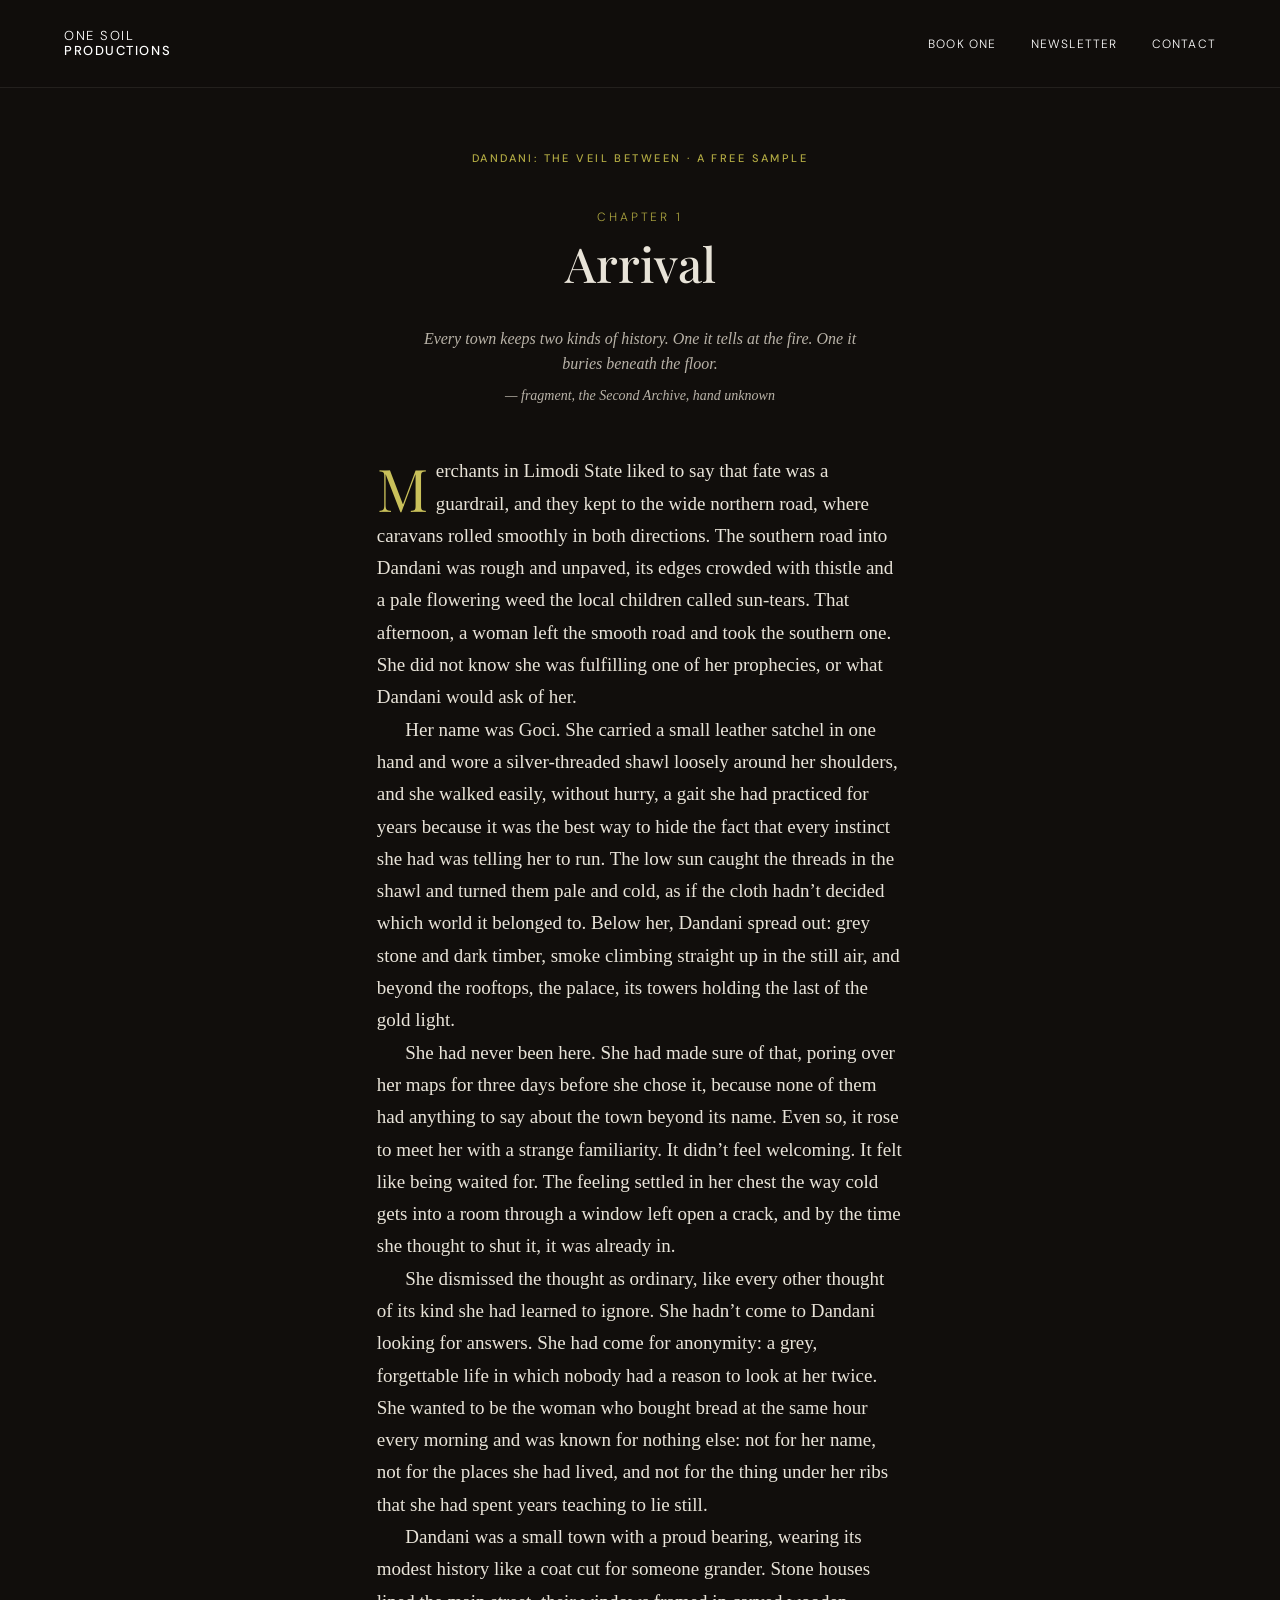
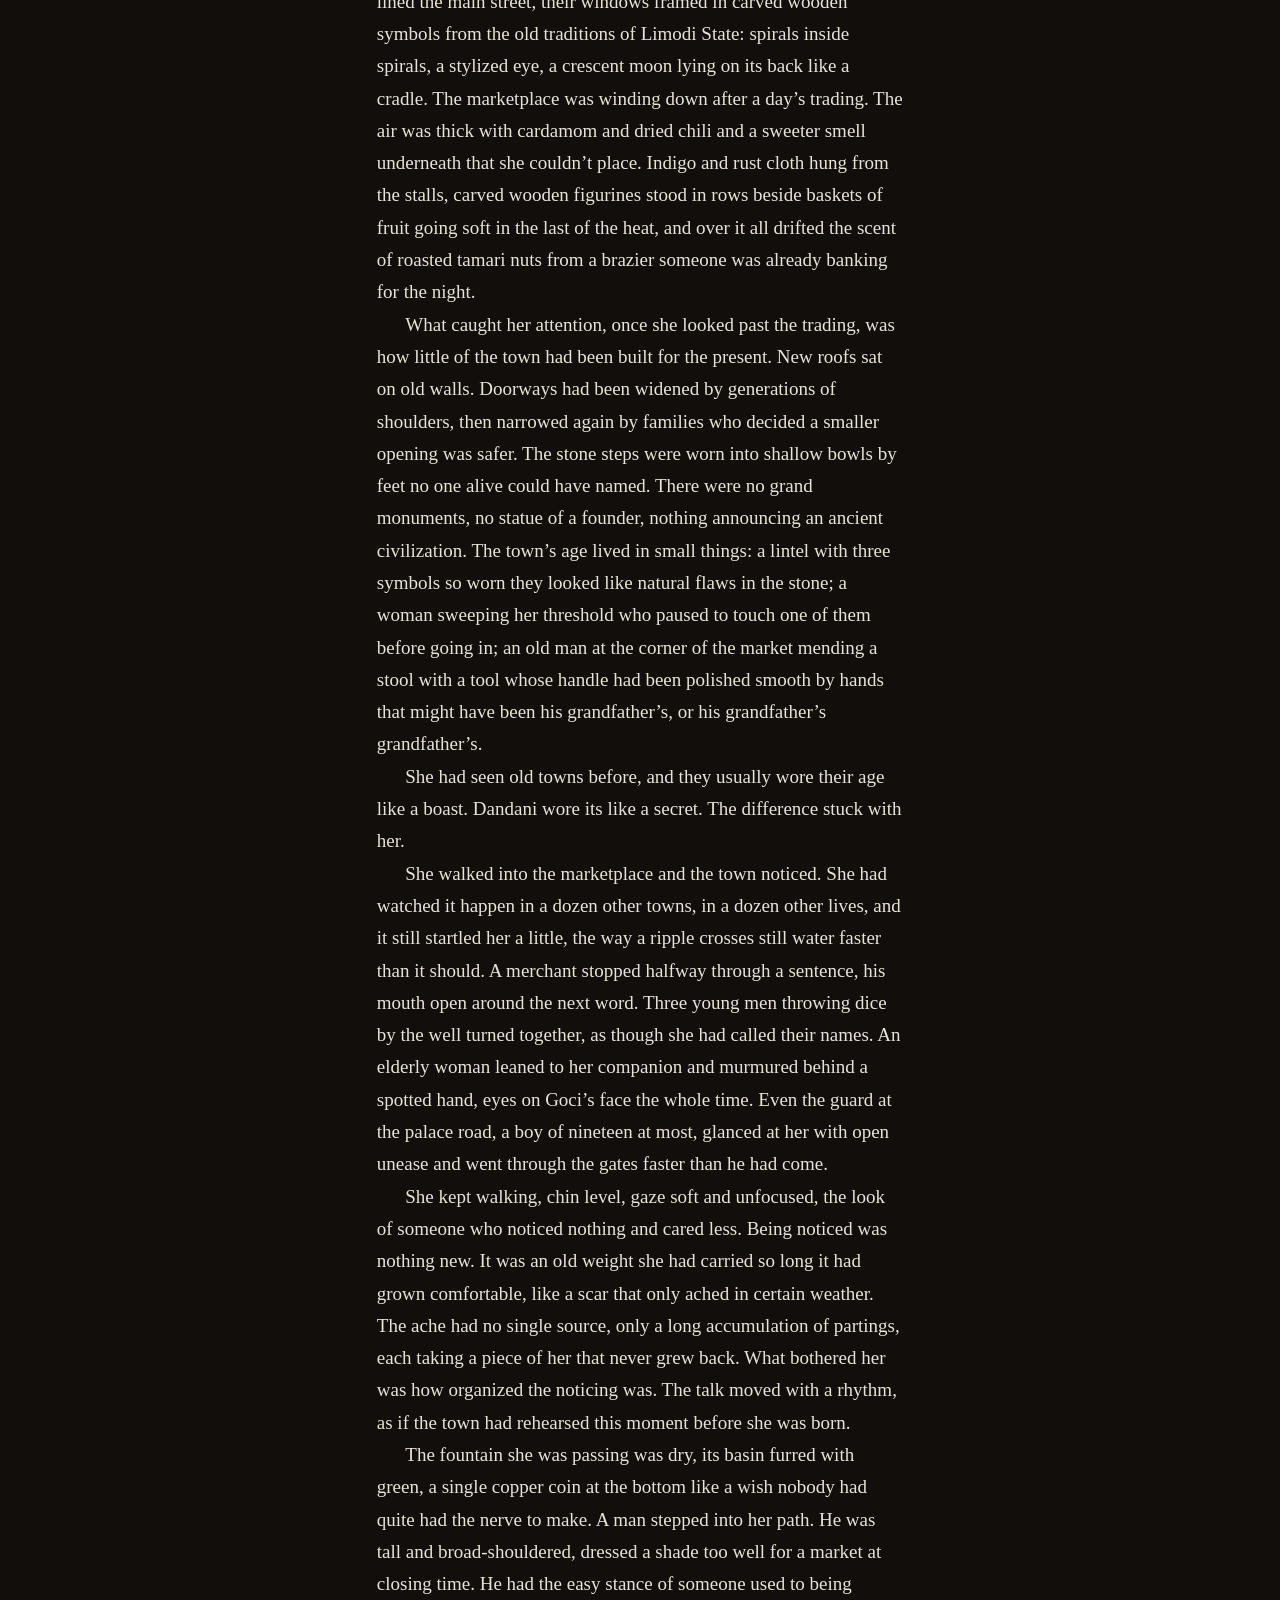
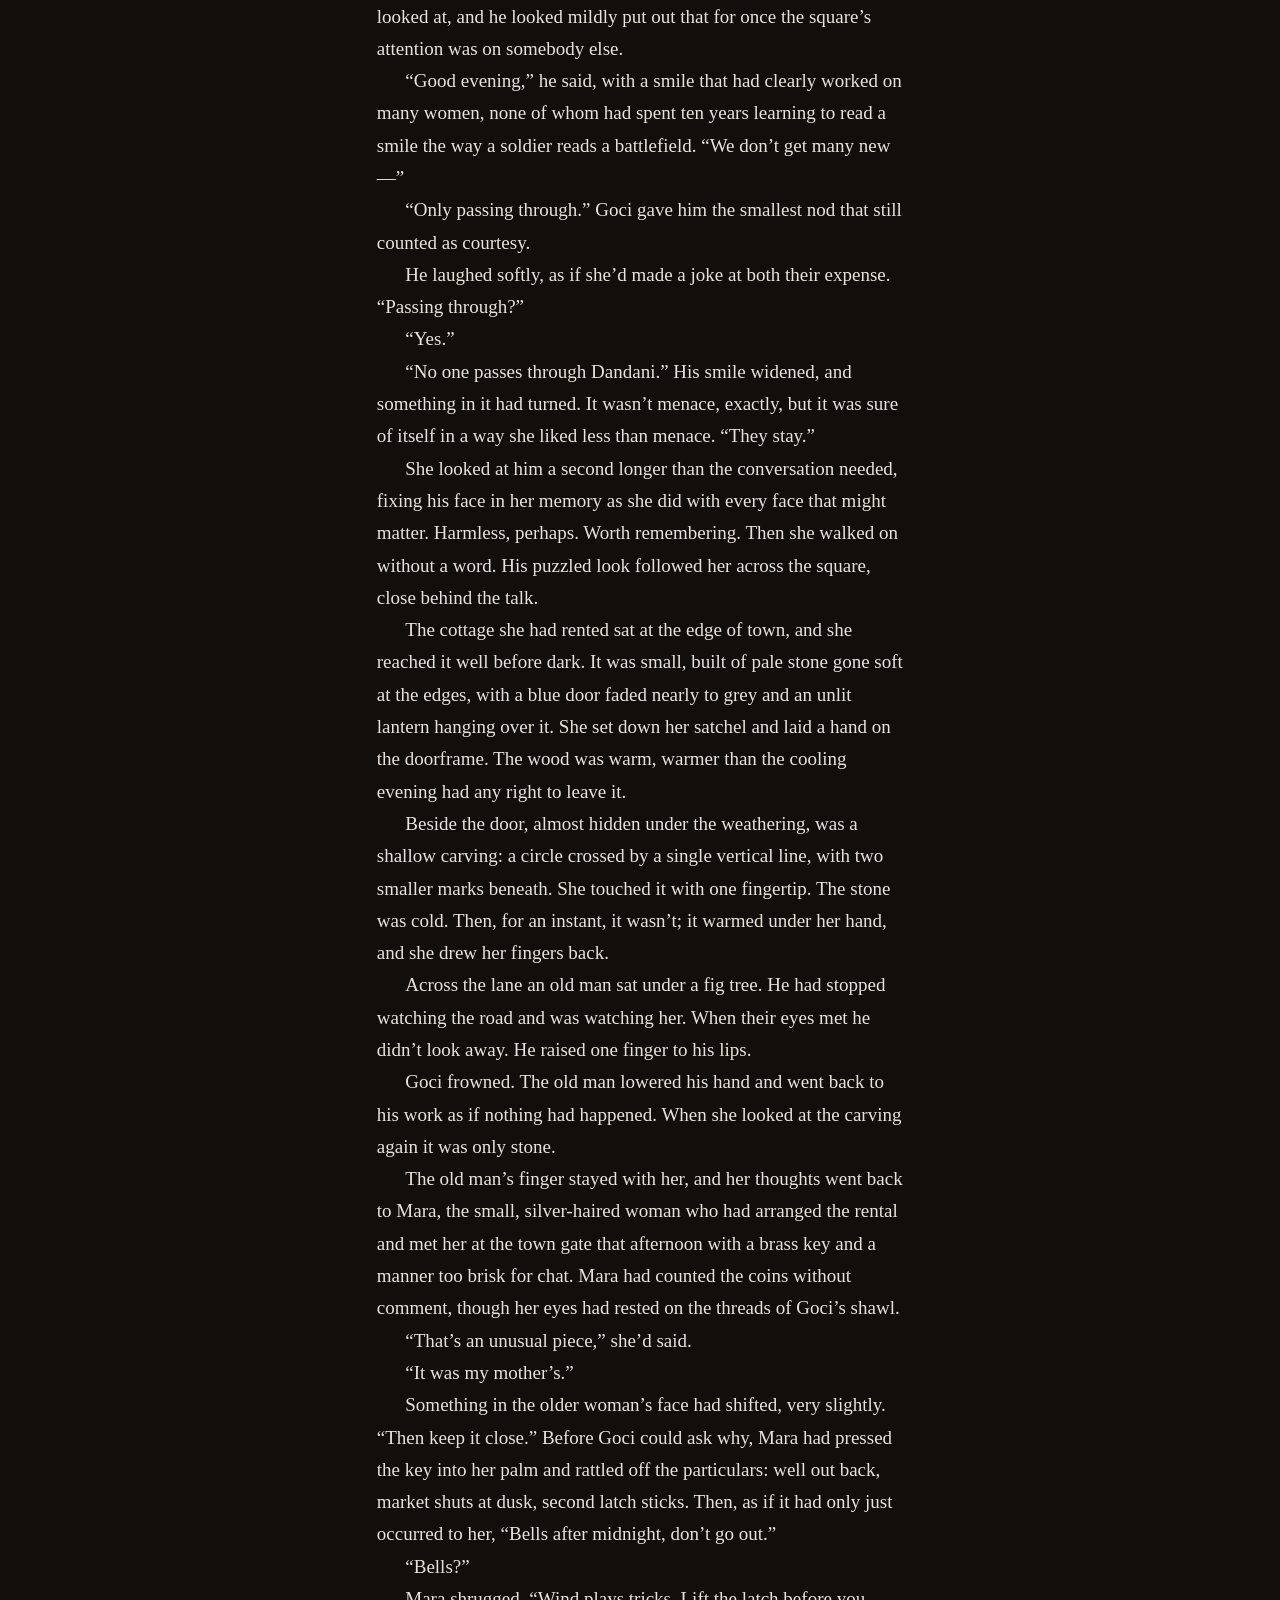
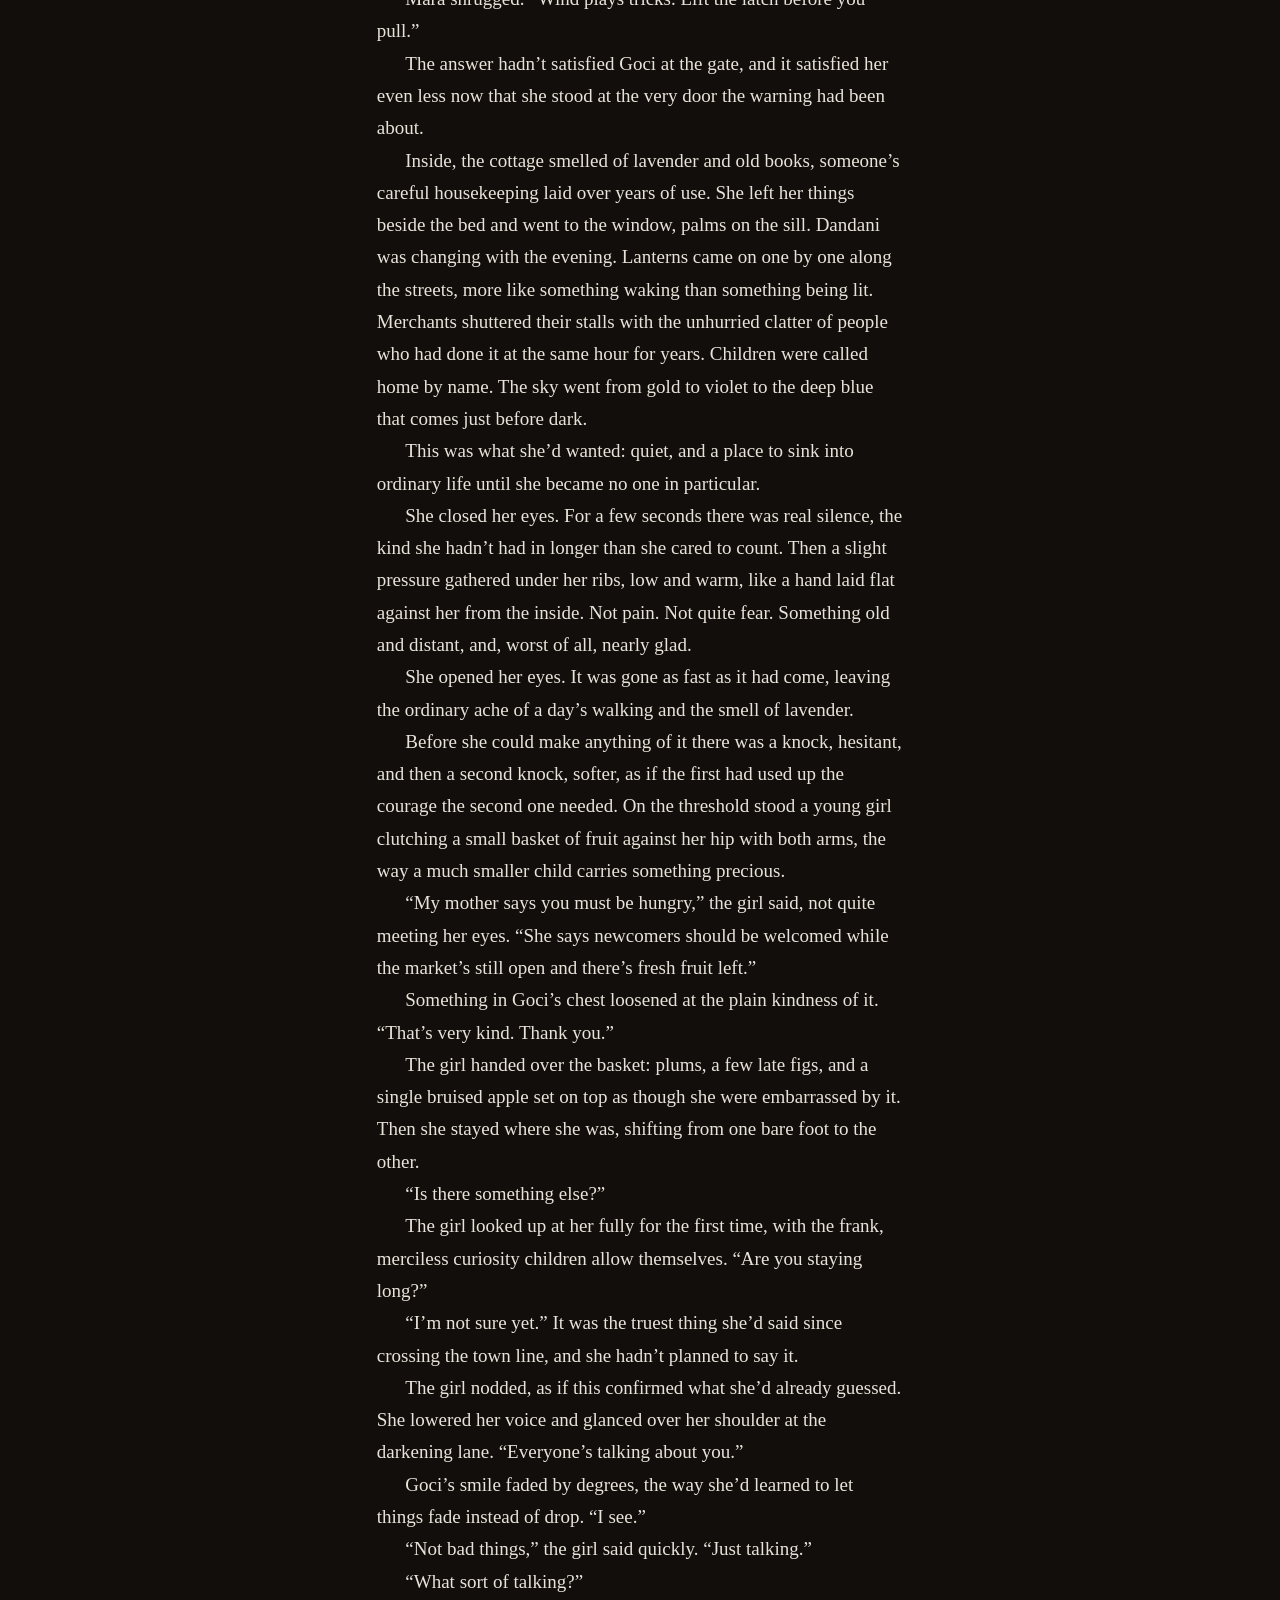
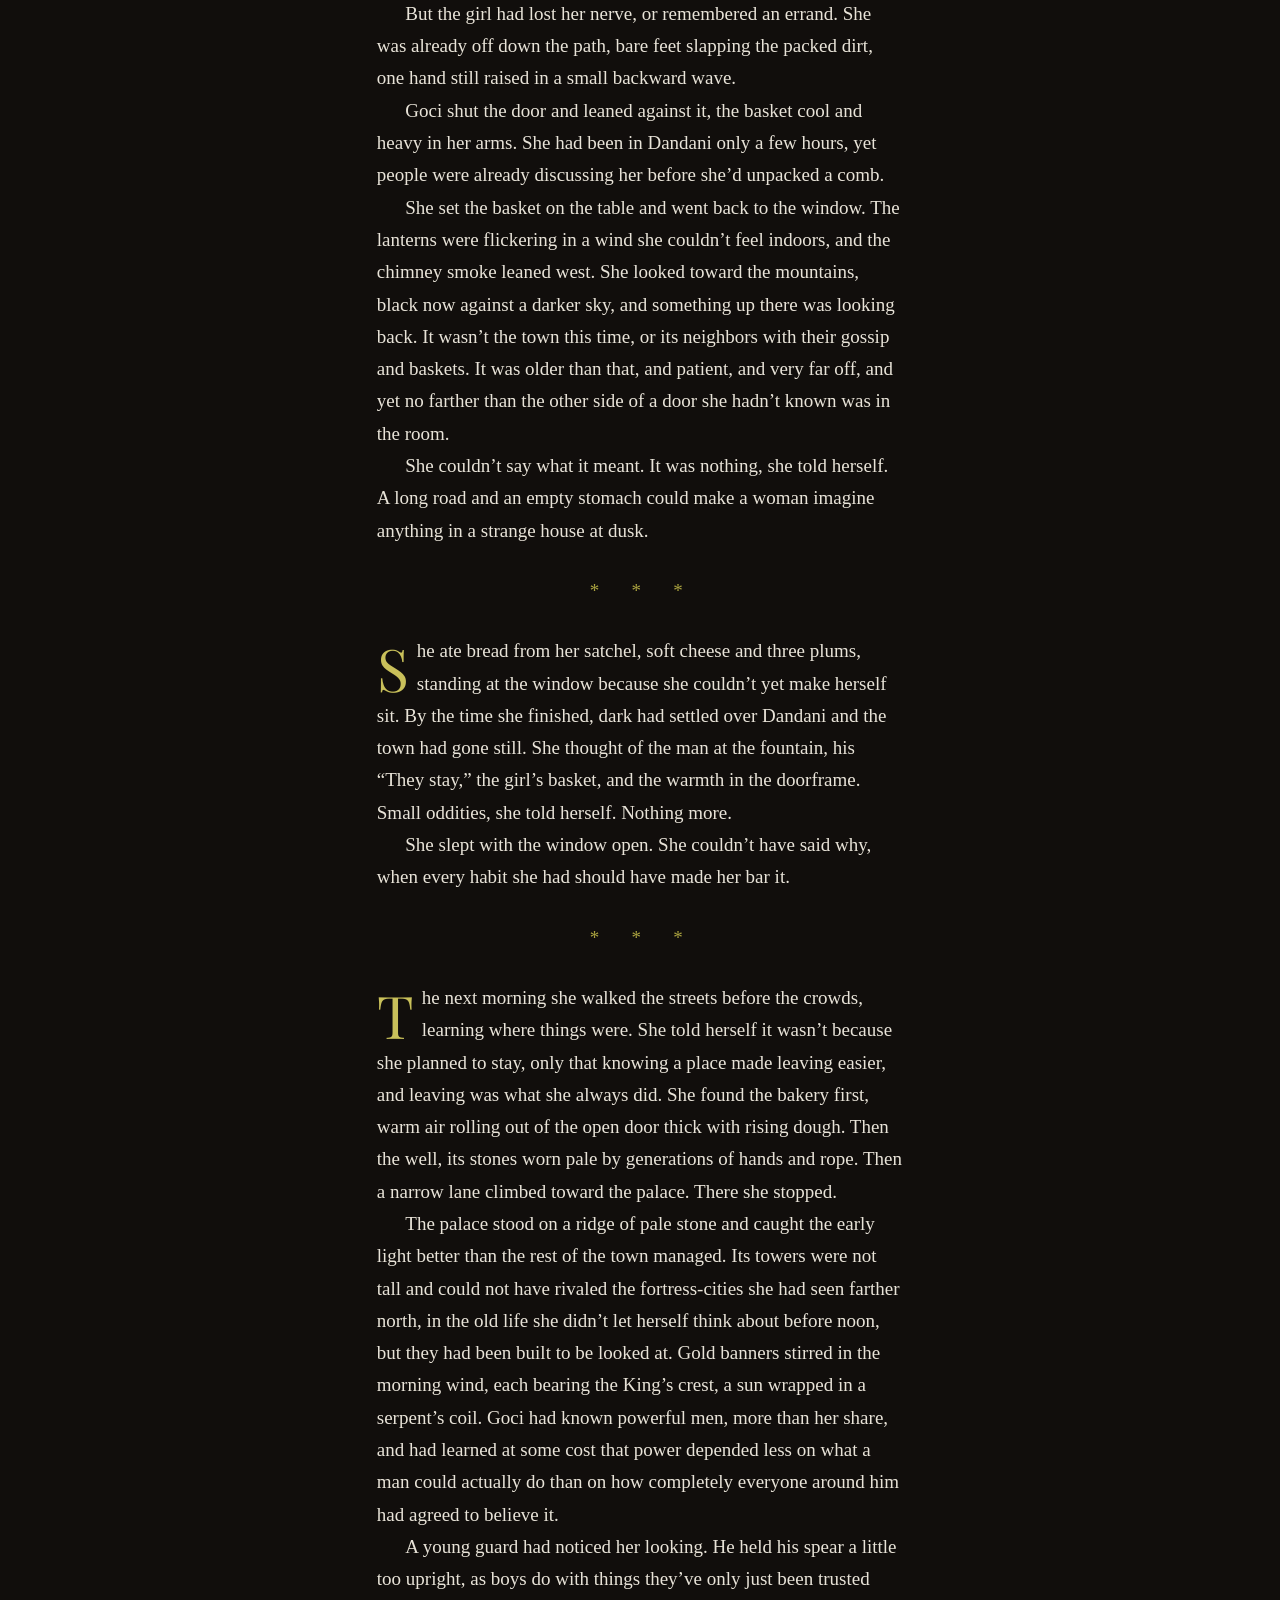
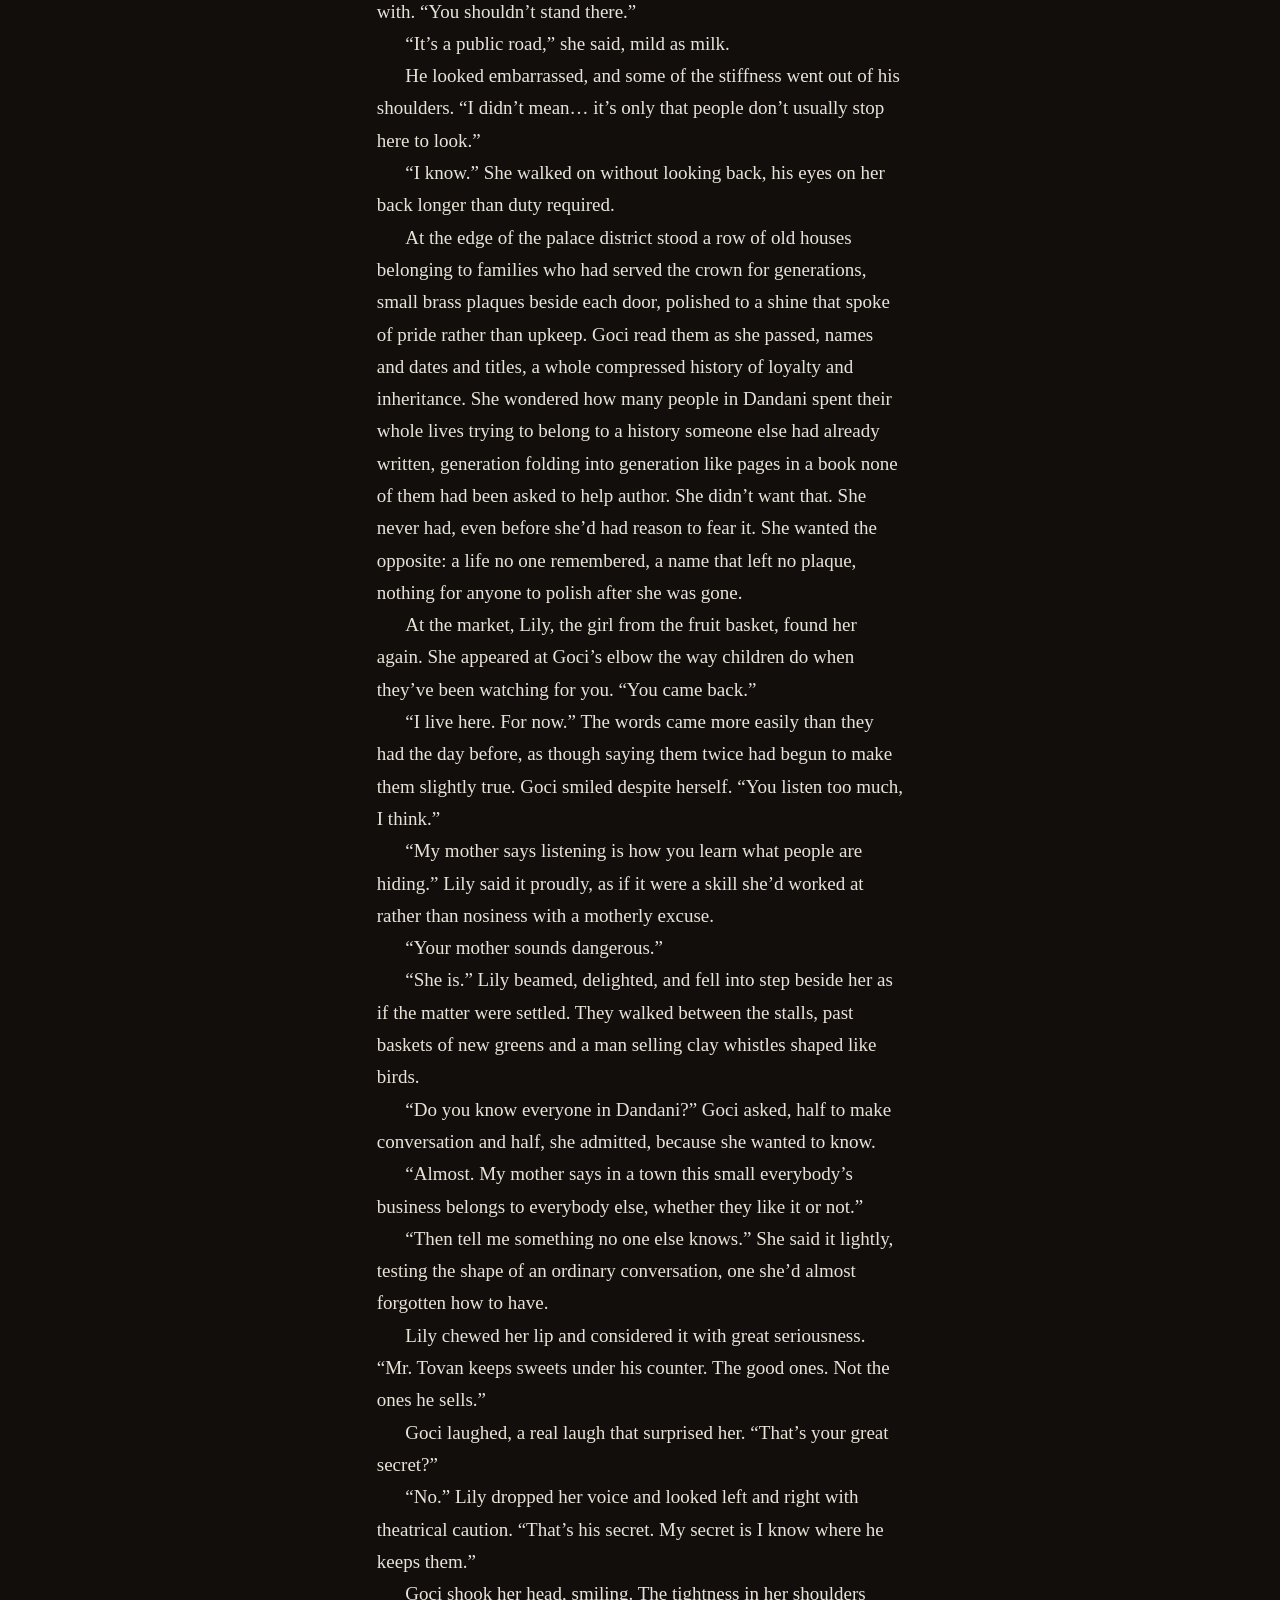
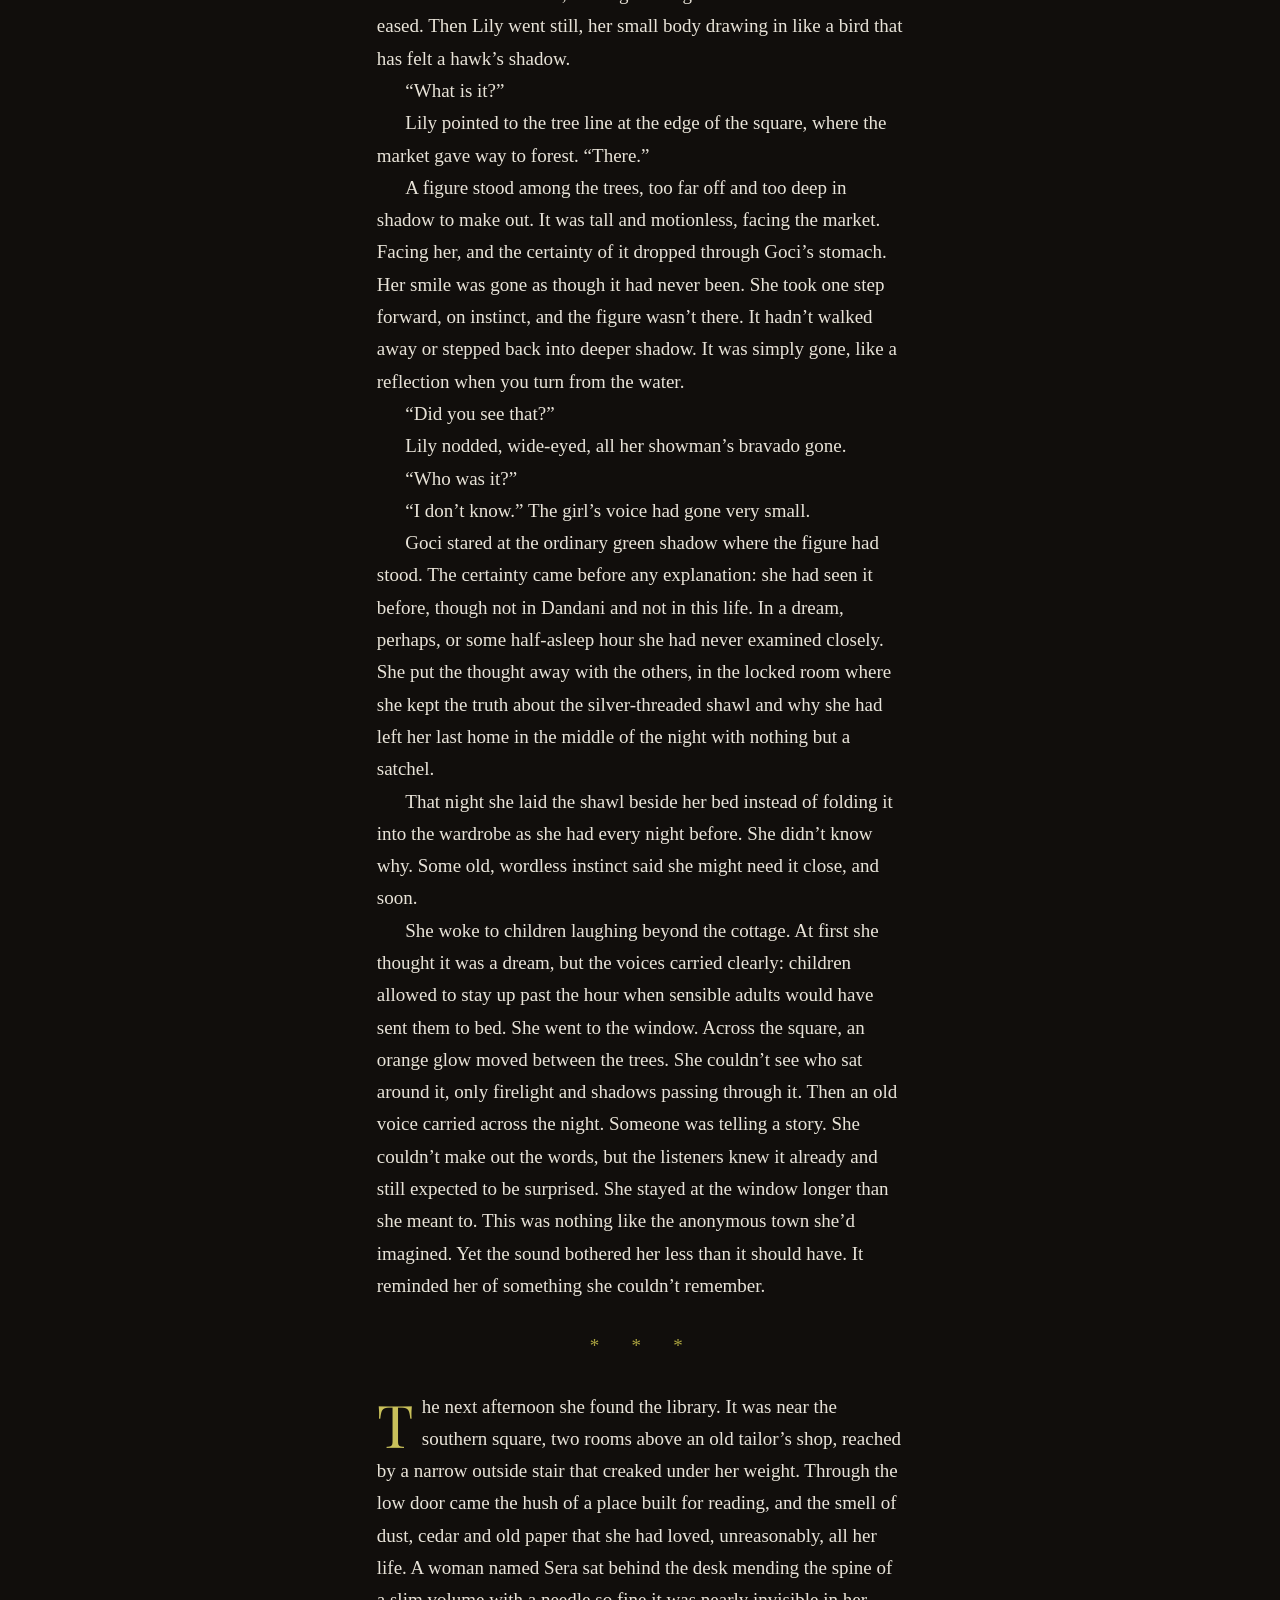
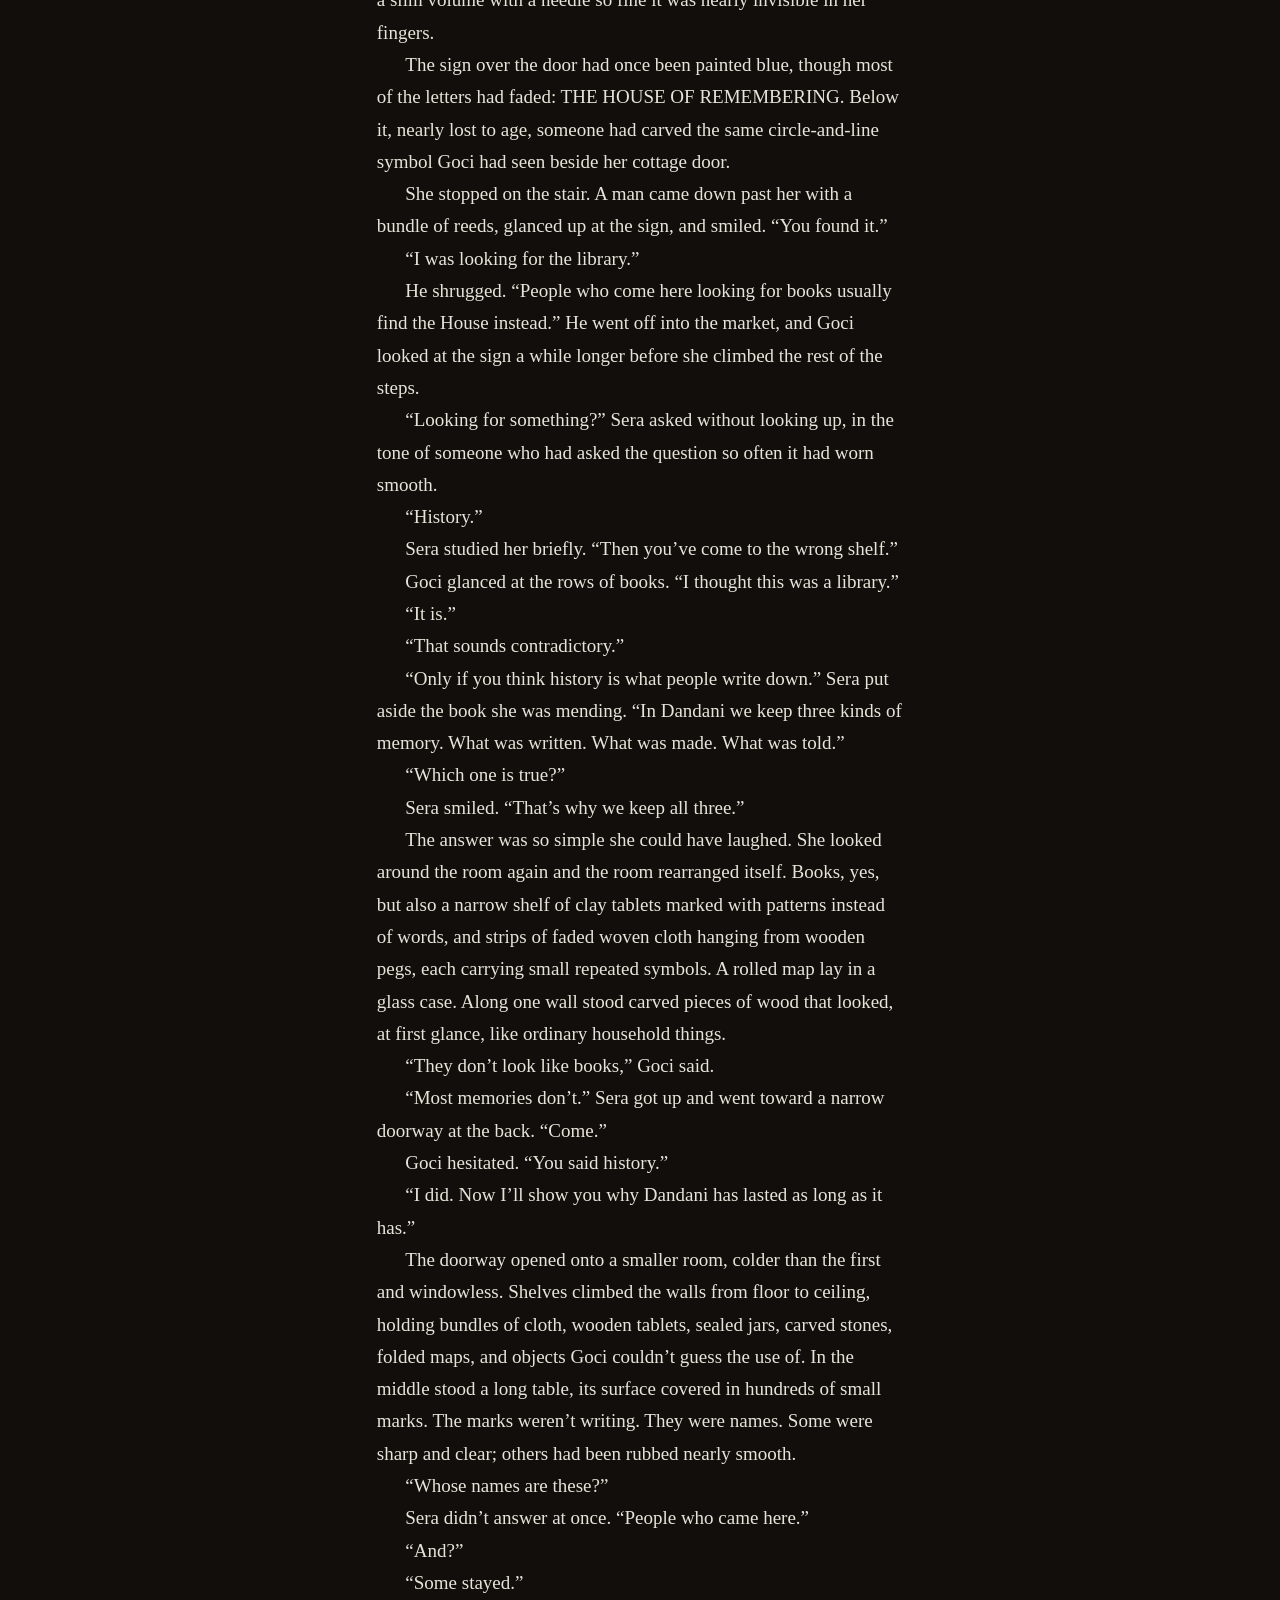
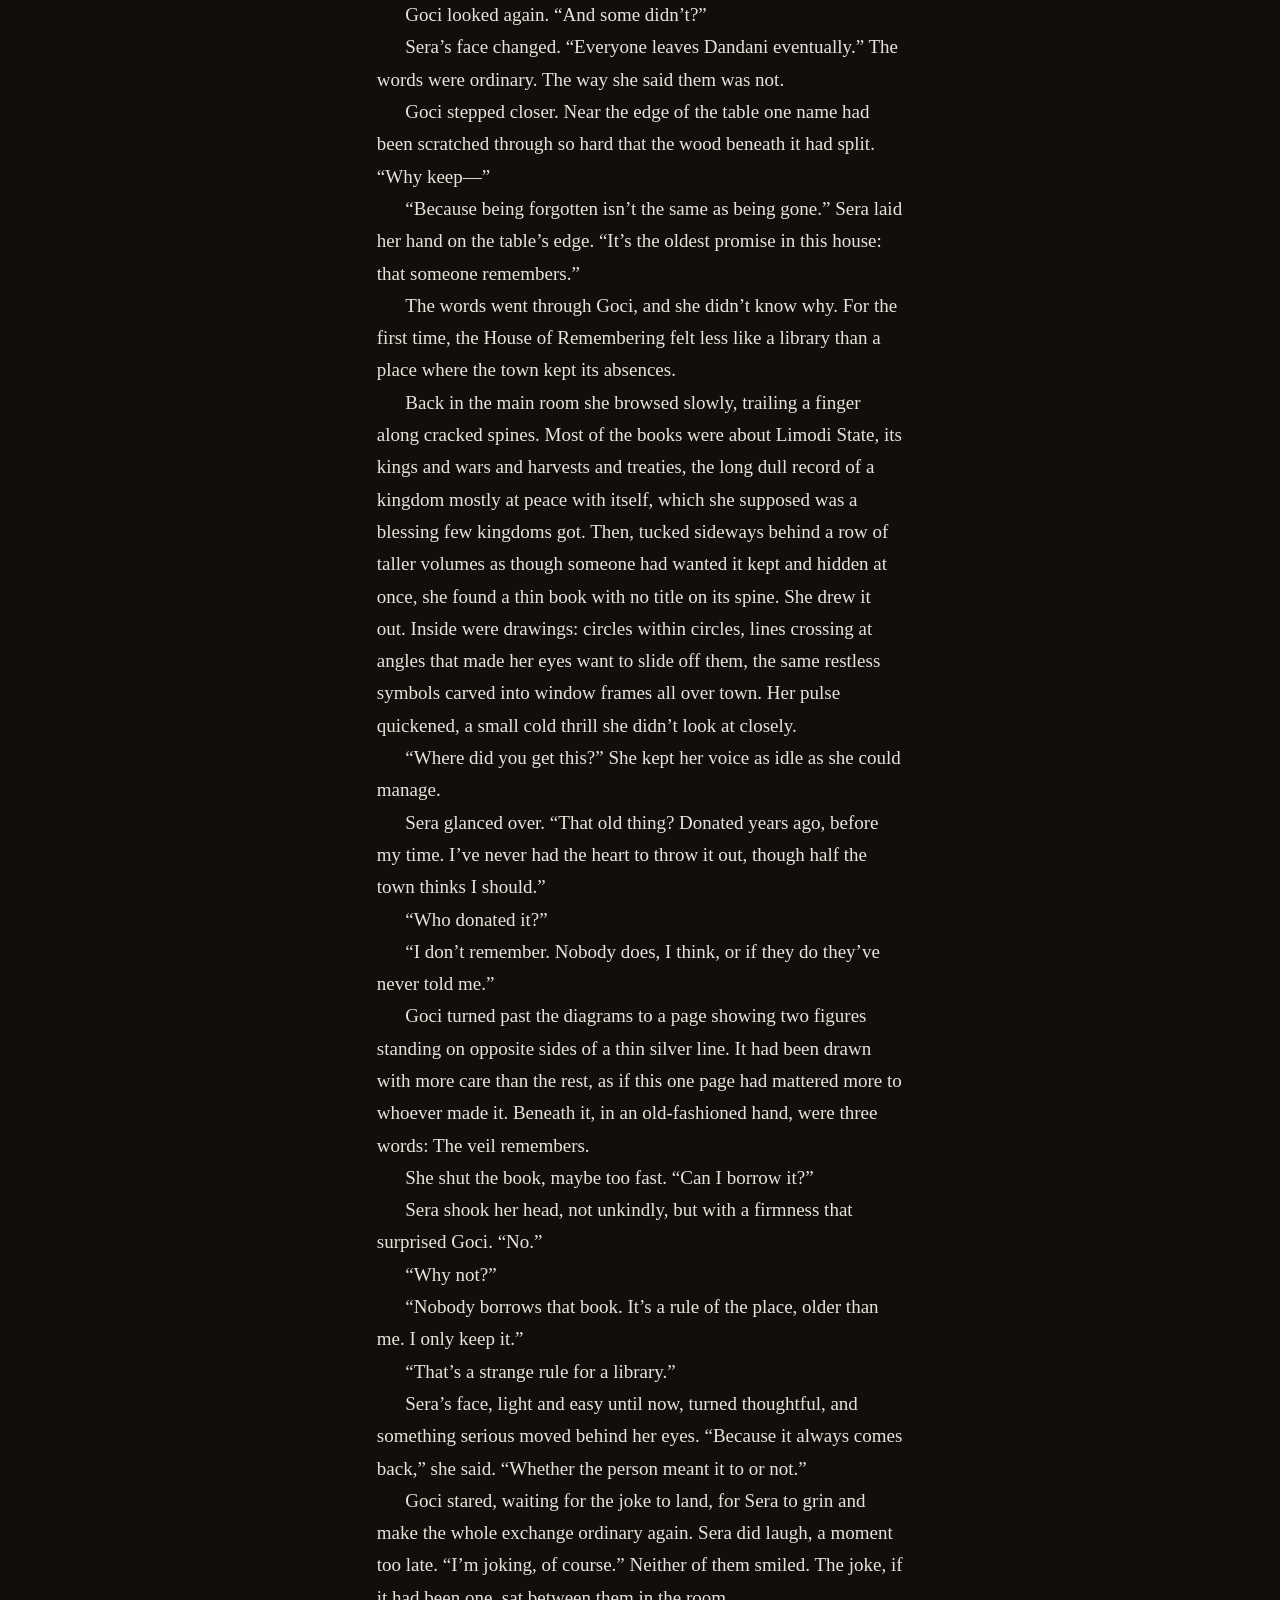
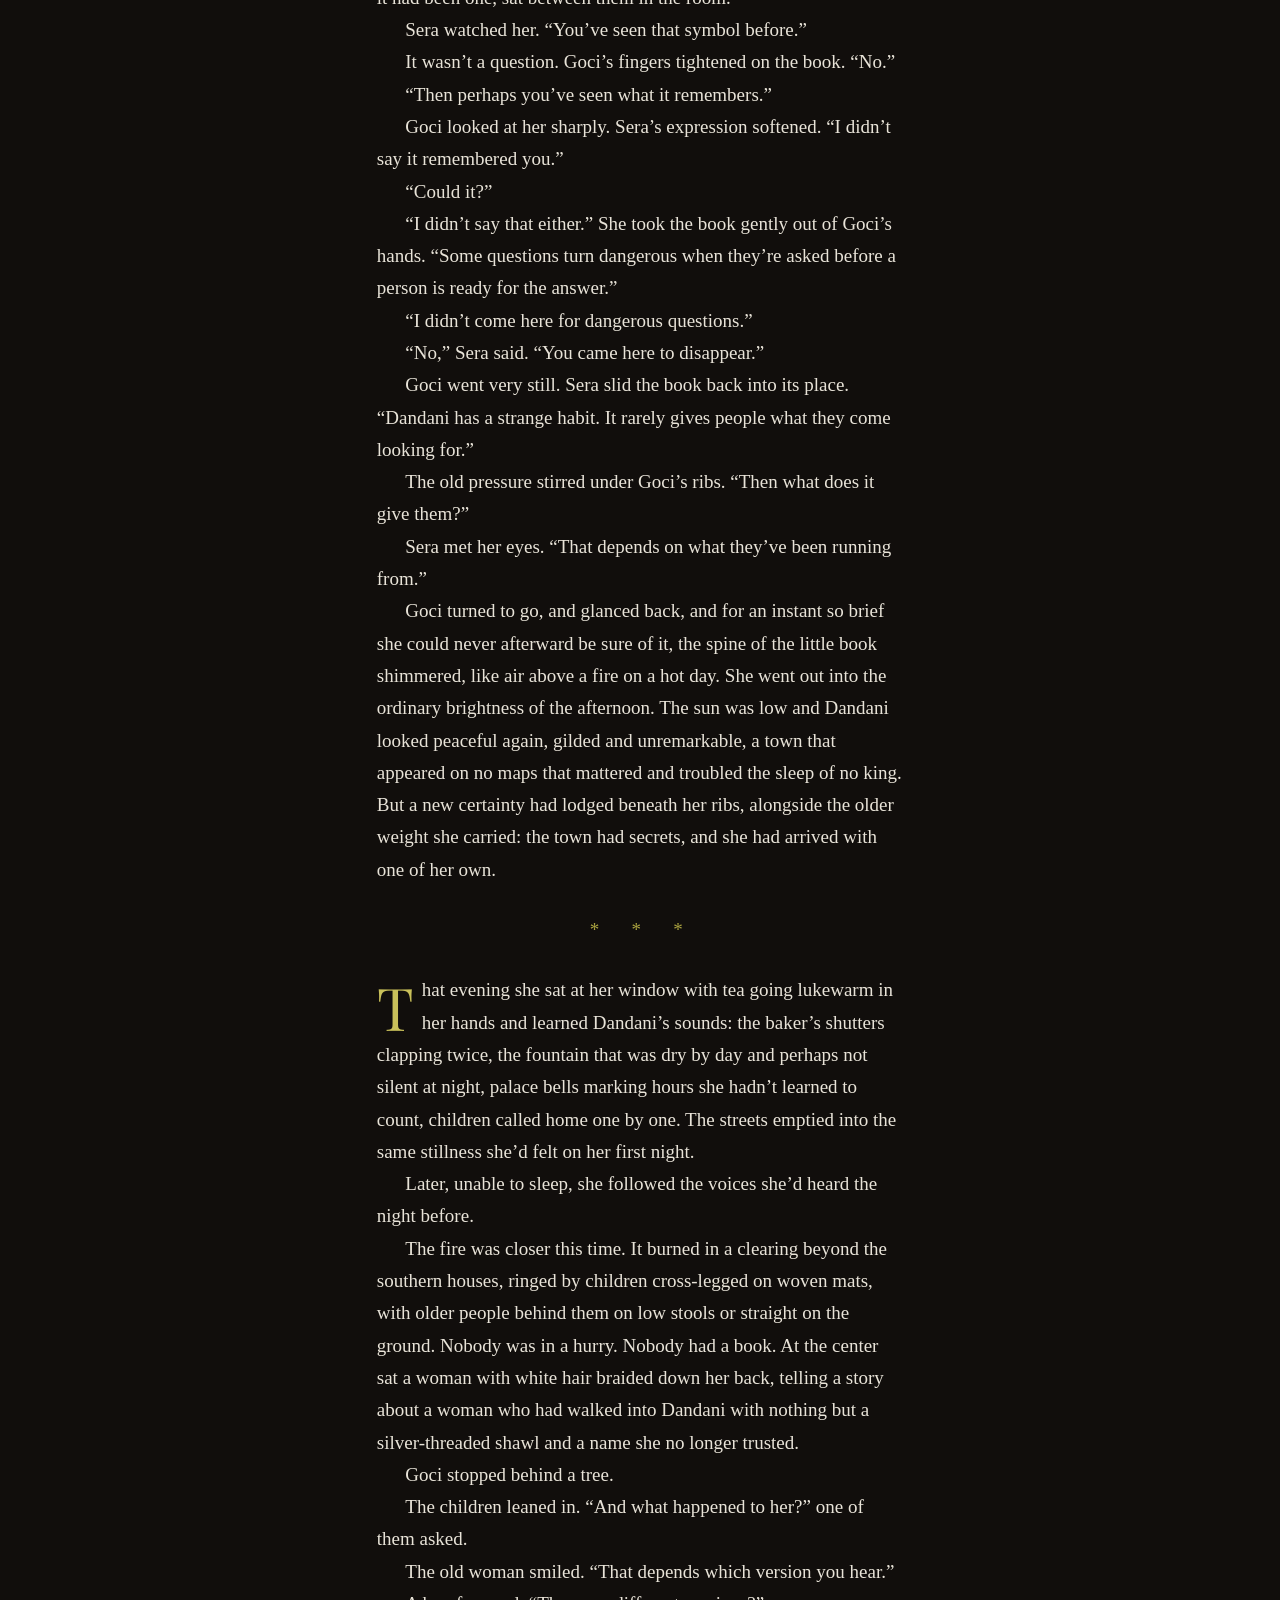
==== commit 5810bffa: "Add files via upload" ====
--- a/sample.html
+++ b/sample.html
@@ -1,6 +1,6 @@
-<!doctype html><html lang="en"><head><meta charset="utf-8"><meta name="viewport" content="width=device-width,initial-scale=1"><meta name="description" content="Read Chapter One of The Veil Between, Book One of the Dandani Saga, by Solene Bi."><title>Read Chapter One — The Veil Between | ONE SOIL PRODUCTIONS</title><meta property="og:title" content="Read Chapter One — The Veil Between"><meta property="og:image" content="https://www.onesoilproductions.com/the-veil-between-cover.jpg"><link rel="preconnect" href="https://fonts.googleapis.com"><link rel="preconnect" href="https://fonts.gstatic.com" crossorigin><link href="https://fonts.googleapis.com/css2?family=DM+Sans:wght@300;400;500;600&family=Playfair+Display:wght@500;600&display=swap" rel="stylesheet"><link rel="stylesheet" href="styles.css"></head><body class="sample-page">
+<!doctype html><html lang="en"><head><meta charset="utf-8"><meta name="viewport" content="width=device-width,initial-scale=1"><meta name="description" content="Read Chapter One of Dandani: The Veil Between, Book One of the Dandani Saga, by Solene Bi."><title>Read Chapter One — Dandani: The Veil Between | ONE SOIL PRODUCTIONS</title><meta property="og:title" content="Read Chapter One — Dandani: The Veil Between"><meta property="og:image" content="https://www.onesoilproductions.com/the-veil-between-cover.jpg"><link rel="preconnect" href="https://fonts.googleapis.com"><link rel="preconnect" href="https://fonts.gstatic.com" crossorigin><link href="https://fonts.googleapis.com/css2?family=DM+Sans:wght@300;400;500;600&family=Playfair+Display:wght@500;600&display=swap" rel="stylesheet"><link rel="stylesheet" href="styles.css"></head><body class="sample-page">
 <header class="site-header"><a class="brand" href="index.html">ONE SOIL<br><strong>PRODUCTIONS</strong></a><button class="menu-toggle" aria-label="Open menu"><span></span><span></span><span></span></button><nav class="nav"><a href="index.html#veil">Book One</a><a href="index.html#newsletter">Newsletter</a><a href="index.html#contact">Contact</a></nav></header>
-<main class="reader"><p class="eyebrow gold center">THE VEIL BETWEEN · A FREE SAMPLE</p>
+<main class="reader"><p class="eyebrow gold center">DANDANI: THE VEIL BETWEEN · A FREE SAMPLE</p>
 <article class="chapter">
 <p class="clabel">Chapter 1</p>
 <h1 class="ctitle">Arrival</h1>
@@ -13,8 +13,7 @@
 <p class="p">What caught her attention, once she looked past the trading, was how little of the town had been built for the present. New roofs sat on old walls. Doorways had been widened by generations of shoulders, then narrowed again by families who decided a smaller opening was safer. The stone steps were worn into shallow bowls by feet no one alive could have named. There were no grand monuments, no statue of a founder, nothing announcing an ancient civilization. The town’s age lived in small things: a lintel with three symbols so worn they looked like natural flaws in the stone; a woman sweeping her threshold who paused to touch one of them before going in; an old man at the corner of the market mending a stool with a tool whose handle had been polished smooth by hands that might have been his grandfather’s, or his grandfather’s grandfather’s.</p>
 <p class="p">She had seen old towns before, and they usually wore their age like a boast. Dandani wore its like a secret. The difference stuck with her.</p>
 <p class="p">She walked into the marketplace and the town noticed. She had watched it happen in a dozen other towns, in a dozen other lives, and it still startled her a little, the way a ripple crosses still water faster than it should. A merchant stopped halfway through a sentence, his mouth open around the next word. Three young men throwing dice by the well turned together, as though she had called their names. An elderly woman leaned to her companion and murmured behind a spotted hand, eyes on Goci’s face the whole time. Even the guard at the palace road, a boy of nineteen at most, glanced at her with open unease and went through the gates faster than he had come.</p>
-<p class="p">She kept walking, chin level, gaze soft and unfocused, the look of someone who noticed nothing and cared less. Being noticed was nothing new. It was an old weight she had carried so long it had grown comfortable, like a scar that only ached in certain weather. What bothered her was how organized it was. The talk moved with a rhythm, as if the town had rehearsed this moment before she was born.</p>
-<p class="p">The ache had no single source, only a long accumulation of partings, each taking a piece of her that never grew back.</p>
+<p class="p">She kept walking, chin level, gaze soft and unfocused, the look of someone who noticed nothing and cared less. Being noticed was nothing new. It was an old weight she had carried so long it had grown comfortable, like a scar that only ached in certain weather. The ache had no single source, only a long accumulation of partings, each taking a piece of her that never grew back. What bothered her was how organized the noticing was. The talk moved with a rhythm, as if the town had rehearsed this moment before she was born.</p>
 <p class="p">The fountain she was passing was dry, its basin furred with green, a single copper coin at the bottom like a wish nobody had quite had the nerve to make. A man stepped into her path. He was tall and broad-shouldered, dressed a shade too well for a market at closing time. He had the easy stance of someone used to being looked at, and he looked mildly put out that for once the square’s attention was on somebody else.</p>
 <p class="p">“Good evening,” he said, with a smile that had clearly worked on many women, none of whom had spent ten years learning to read a smile the way a soldier reads a battlefield. “We don’t get many new—”</p>
 <p class="p">“Only passing through.” Goci gave him the smallest nod that still counted as courtesy.</p>
@@ -120,7 +119,7 @@
 <p class="p">Sera glanced over. “That old thing? Donated years ago, before my time. I’ve never had the heart to throw it out, though half the town thinks I should.”</p>
 <p class="p">“Who donated it?”</p>
 <p class="p">“I don’t remember. Nobody does, I think, or if they do they’ve never told me.”</p>
-<p class="p">Goci turned past the diagrams to a page showing two figures standing on opposite sides of a thin silver line. It had been drawn with more care than the rest, as if this one page had mattered more to whoever made it. Beneath it, in an old-fashioned hand, were three words: <i>The veil remembers.</i></p>
+<p class="p">Goci turned past the diagrams to a page showing two figures standing on opposite sides of a thin silver line. It had been drawn with more care than the rest, as if this one page had mattered more to whoever made it. Beneath it, in an old-fashioned hand, were three words: The veil remembers.</p>
 <p class="p">She shut the book, maybe too fast. “Can I borrow it?”</p>
 <p class="p">Sera shook her head, not unkindly, but with a firmness that surprised Goci. “No.”</p>
 <p class="p">“Why not?”</p>
@@ -164,5 +163,5 @@
 <p class="p">Back at the cottage she sat awake in the dark and took stock of how little of her plan had survived three days. She had meant to stay outside all this, a stone dropped in water that left no ripple. But Lily had given her fruit before she’d unpacked, and told her secrets a child ought to save for an older friend. Mara had handed over a key and a warning about bells she still didn’t understand. The baker, unasked, had already learned how she took her tea and made a small private ceremony of getting it right. It should have frightened her. It was exactly the kind of entanglement she had spent years avoiding, the soft threads by which a place gets its hooks into you before you notice you’ve stopped planning to leave. Instead it felt strangely comforting, and she didn’t entirely trust that.</p>
 <p class="p">She had spent years believing belonging cost you something: a name, a history, a version of yourself you couldn’t take back once it was known. Being known without being owned. She turned the idea over and didn’t believe it. She watched the last lanterns burn low along the empty street, and then she shut the window against the night.</p>
 </article>
-<div class="sample-end"><p class="eyebrow gold">END OF THE SAMPLE</p><h2>Keep reading.</h2><p>The story continues in the full book.</p><div class="buy-row"><a class="button gold-button" data-store="amazon" href="index.html#veil">Amazon <span>↗</span></a><a class="button outline" data-store="apple" href="index.html#veil">Apple Books <span>↗</span></a><a class="button outline" data-store="google" href="index.html#veil">Google Play <span>↗</span></a><a class="button outline" data-store="lulu" href="index.html#veil">Lulu <span>↗</span></a></div><p class="small"><a class="text-link" href="index.html#newsletter">Join the newsletter for release news →</a></p></div></main>
-<footer class="footer"><div>ONE SOIL<br><strong>PRODUCTIONS</strong></div><p>Stories that cross worlds and awaken imagination.</p><a href="index.html">Back to the studio ↑</a><small>© <span id="year"></span> ONE SOIL PRODUCTIONS. All rights reserved. The Veil Between © Solene Bi.</small></footer><script src="config.js"></script><script src="script.js"></script></body></html>+<div class="sample-end"><p class="eyebrow gold">END OF THE SAMPLE</p><h2>Keep reading.</h2><p>The story continues in the full book.</p><div class="buy-row"><a class="button gold-button" data-store="amazon" href="index.html#veil">Amazon <span>↗</span></a><a class="button outline" data-store="apple" href="index.html#veil">Apple Books <span>↗</span></a><a class="button outline" data-store="google" href="index.html#veil">Google Play <span>↗</span></a></div><p class="small"><a class="text-link" href="index.html#newsletter">Join the newsletter for release news →</a></p></div></main>
+<footer class="footer"><div>ONE SOIL<br><strong>PRODUCTIONS</strong></div><p>Stories that cross worlds and awaken imagination.</p><a href="index.html">Back to the studio ↑</a><small>© <span id="year"></span> ONE SOIL PRODUCTIONS. All rights reserved. Dandani: The Veil Between © Solene Bi.</small></footer><script src="config.js"></script><script src="script.js"></script></body></html>
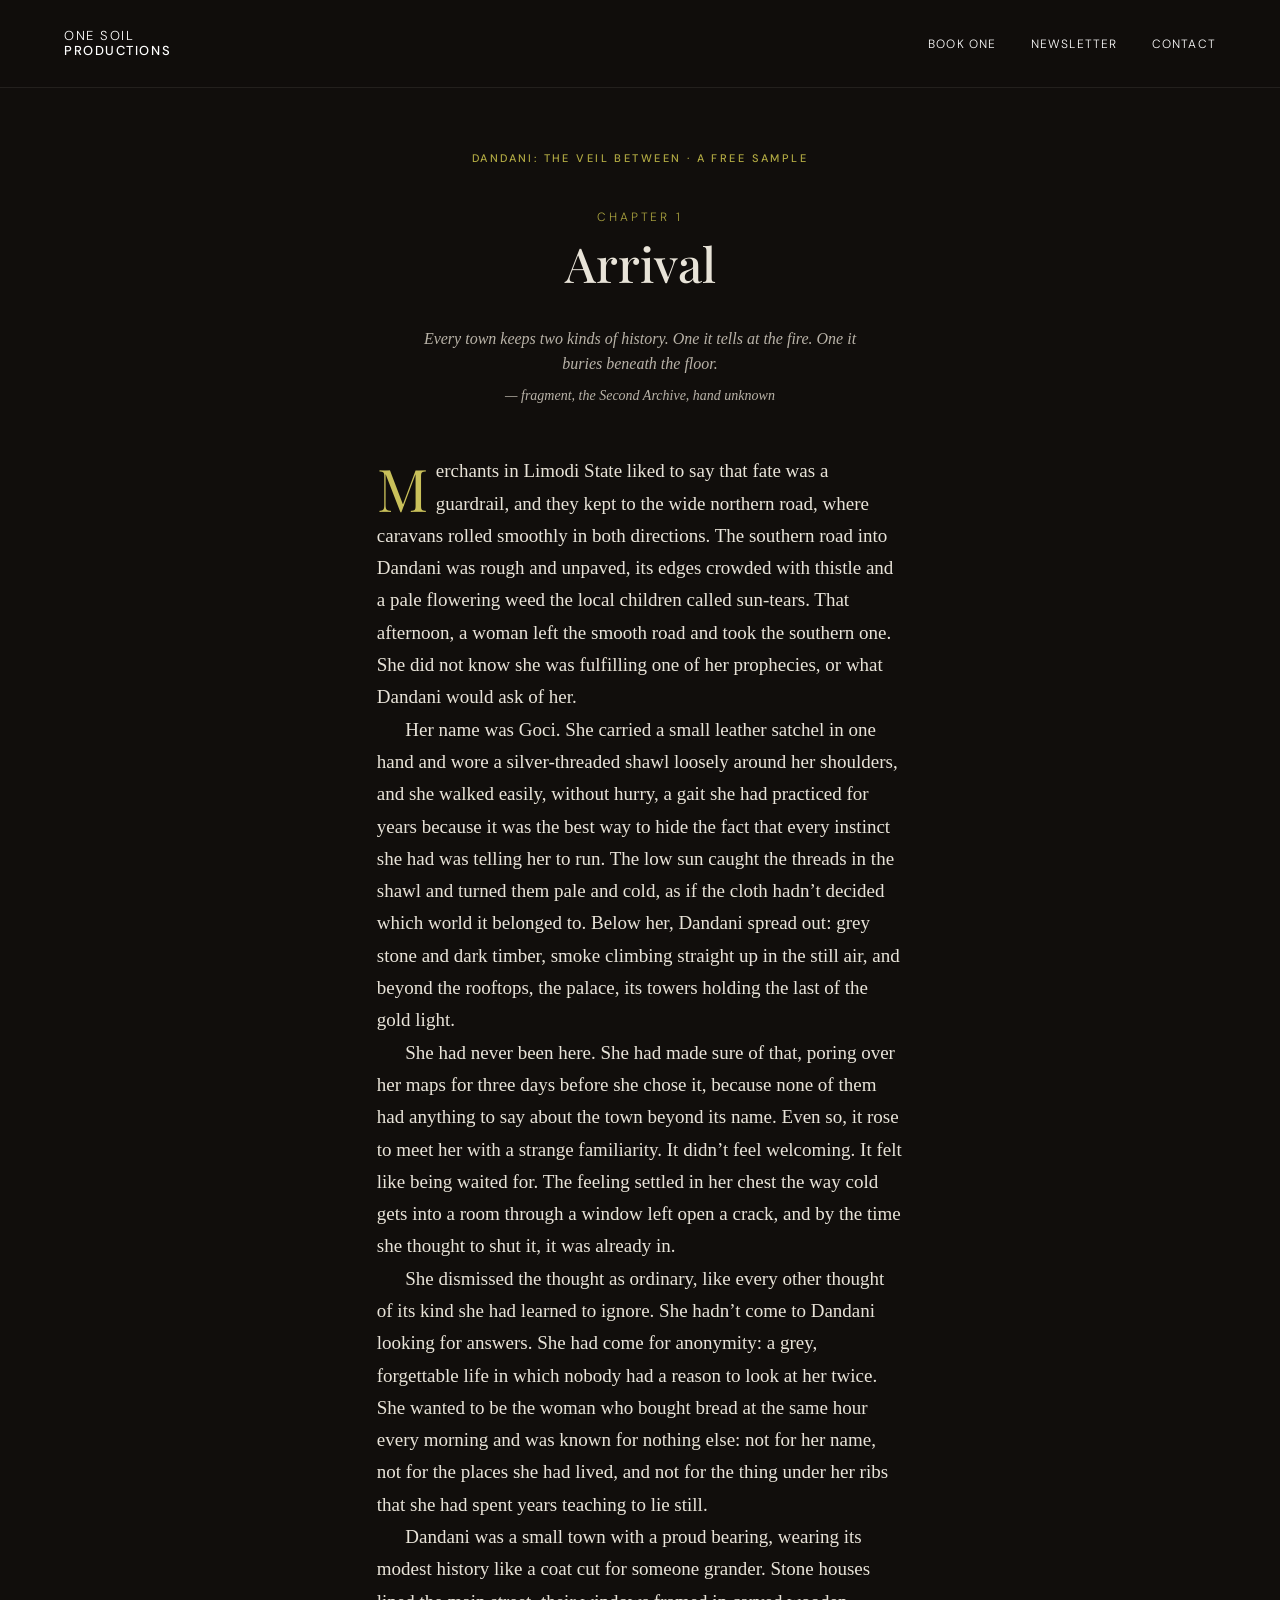
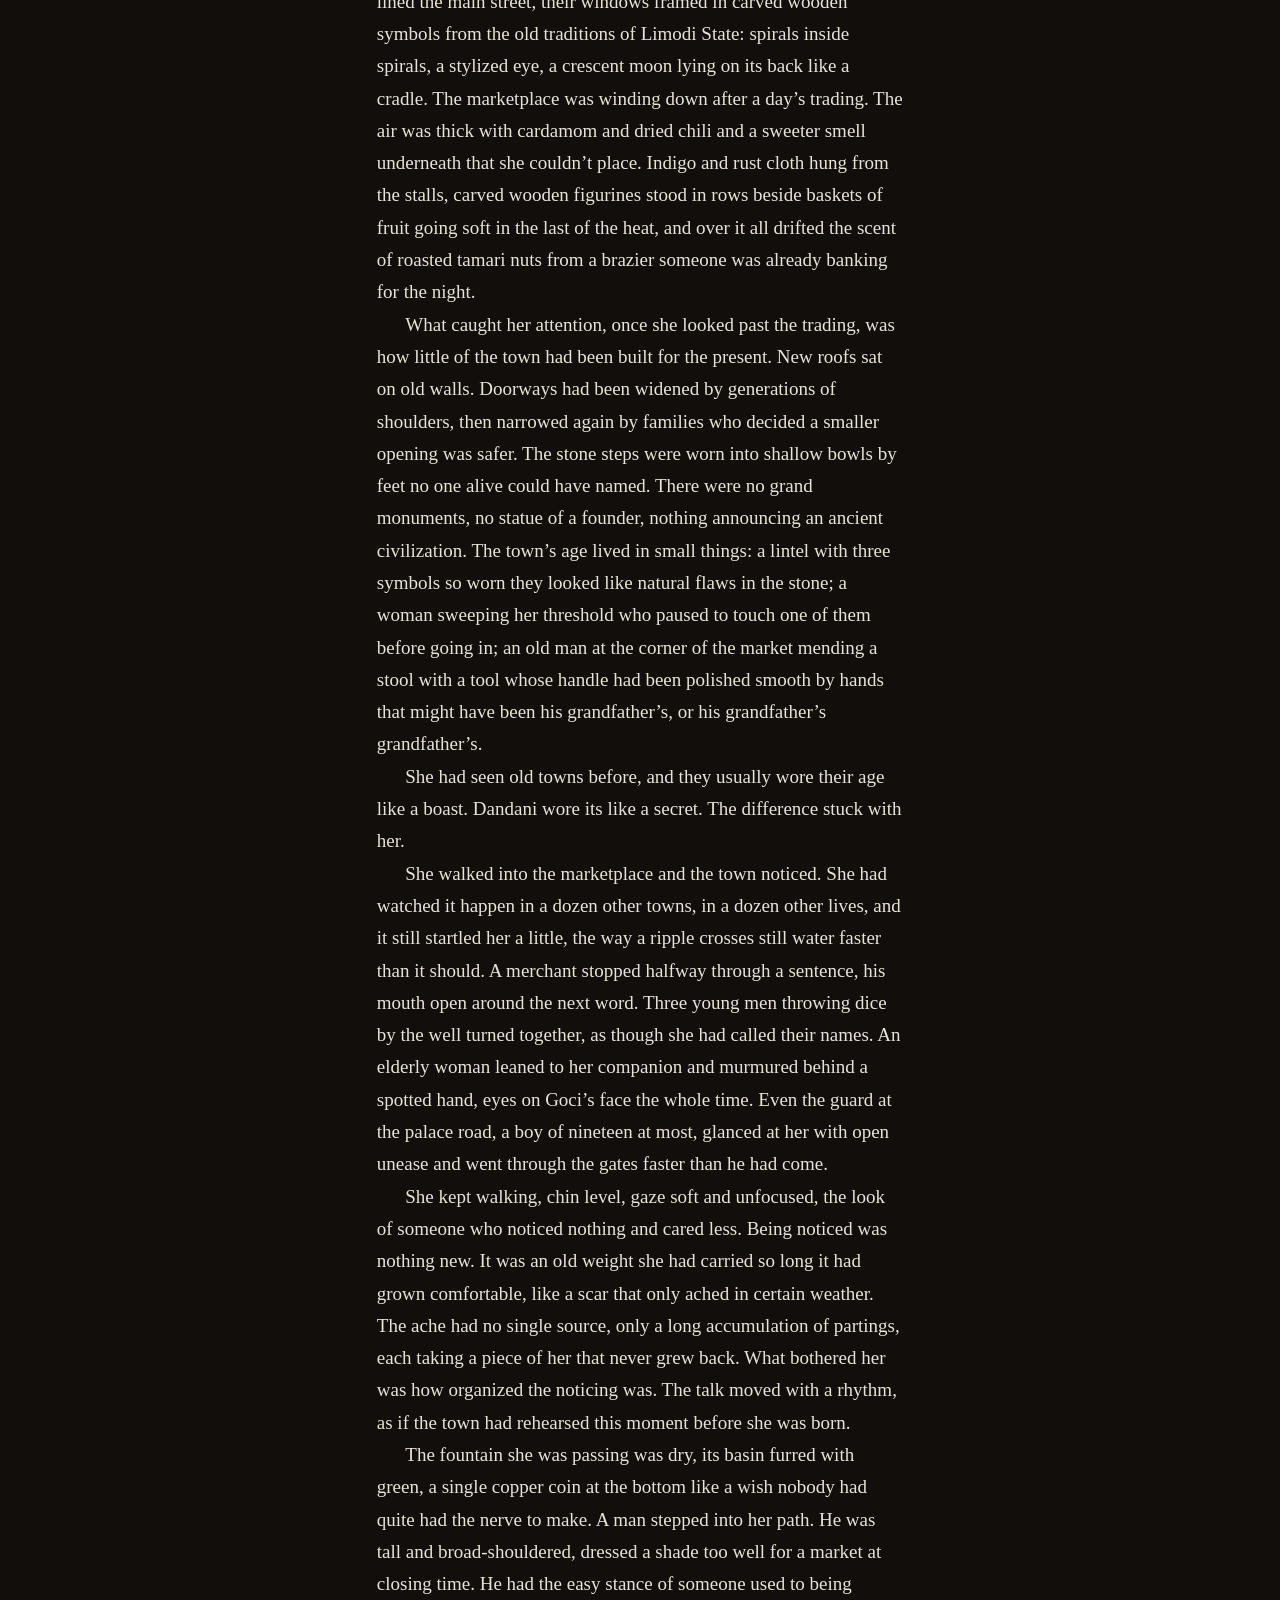
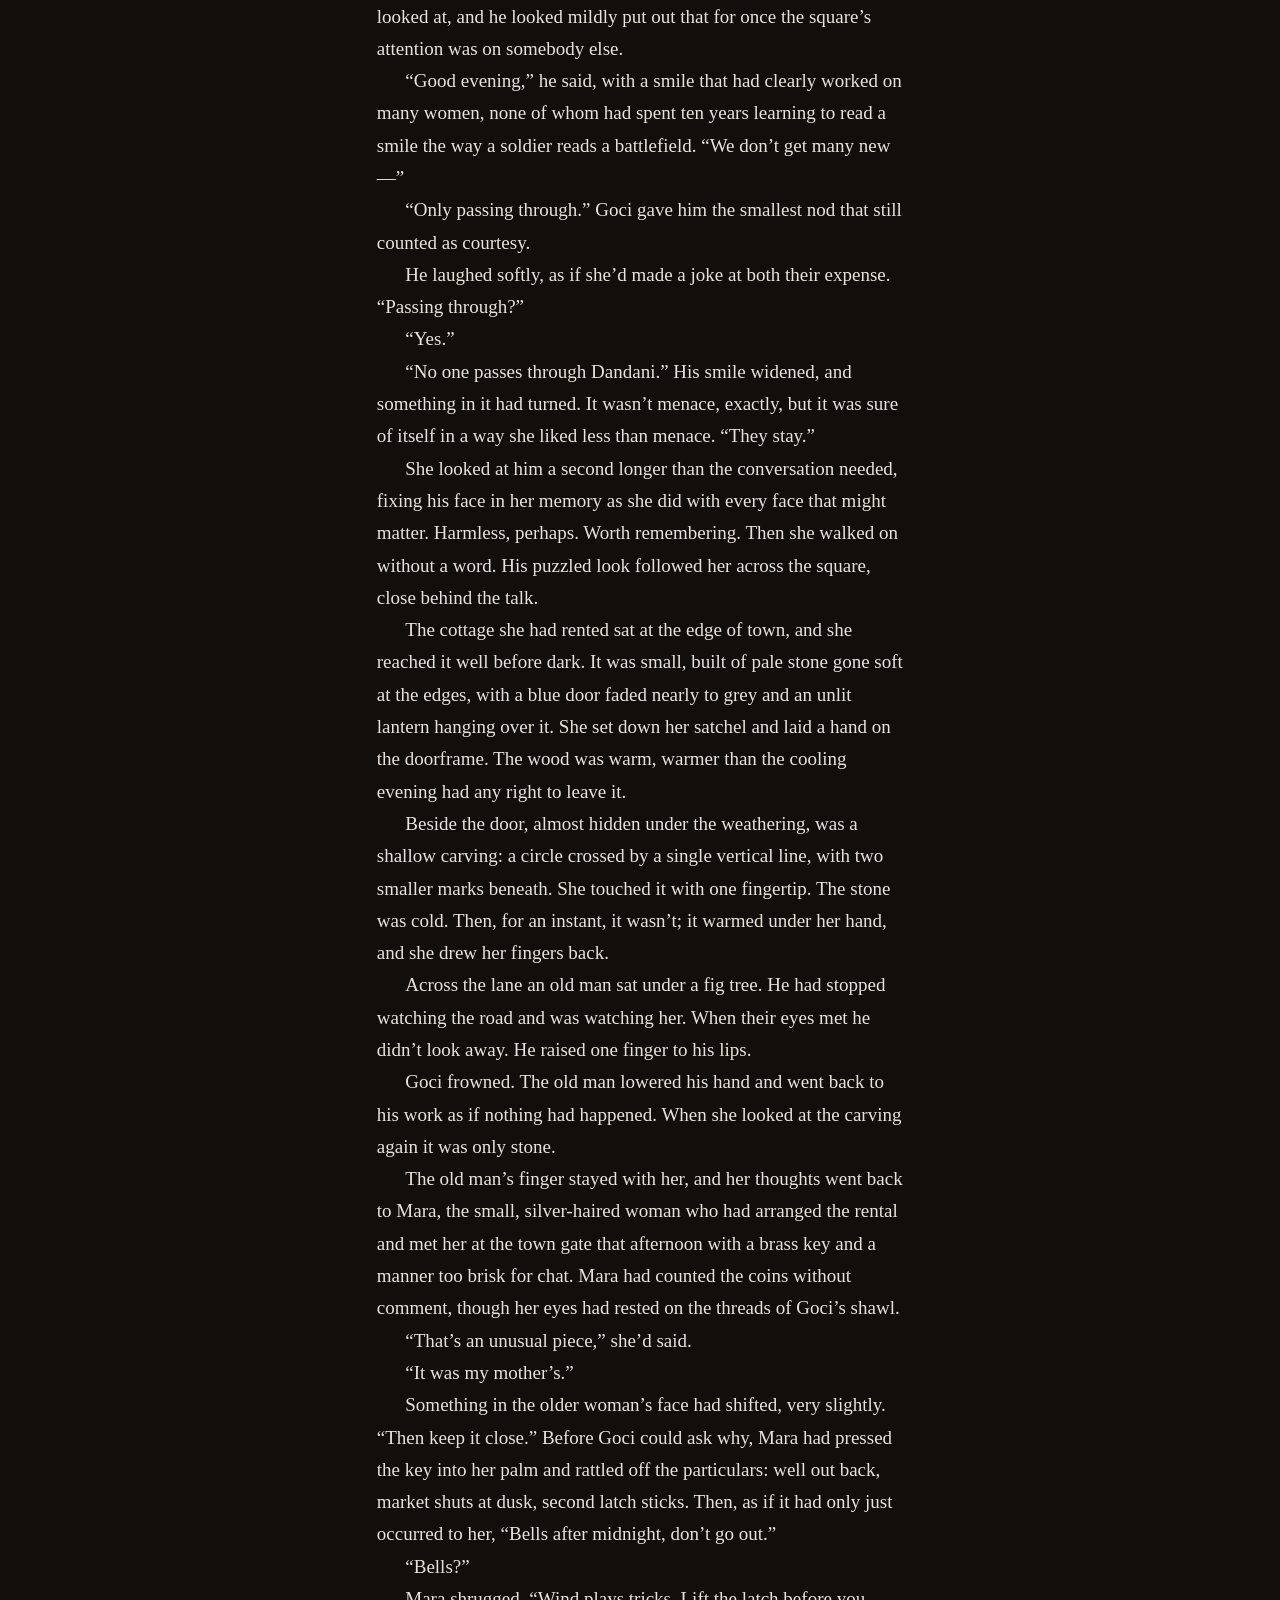
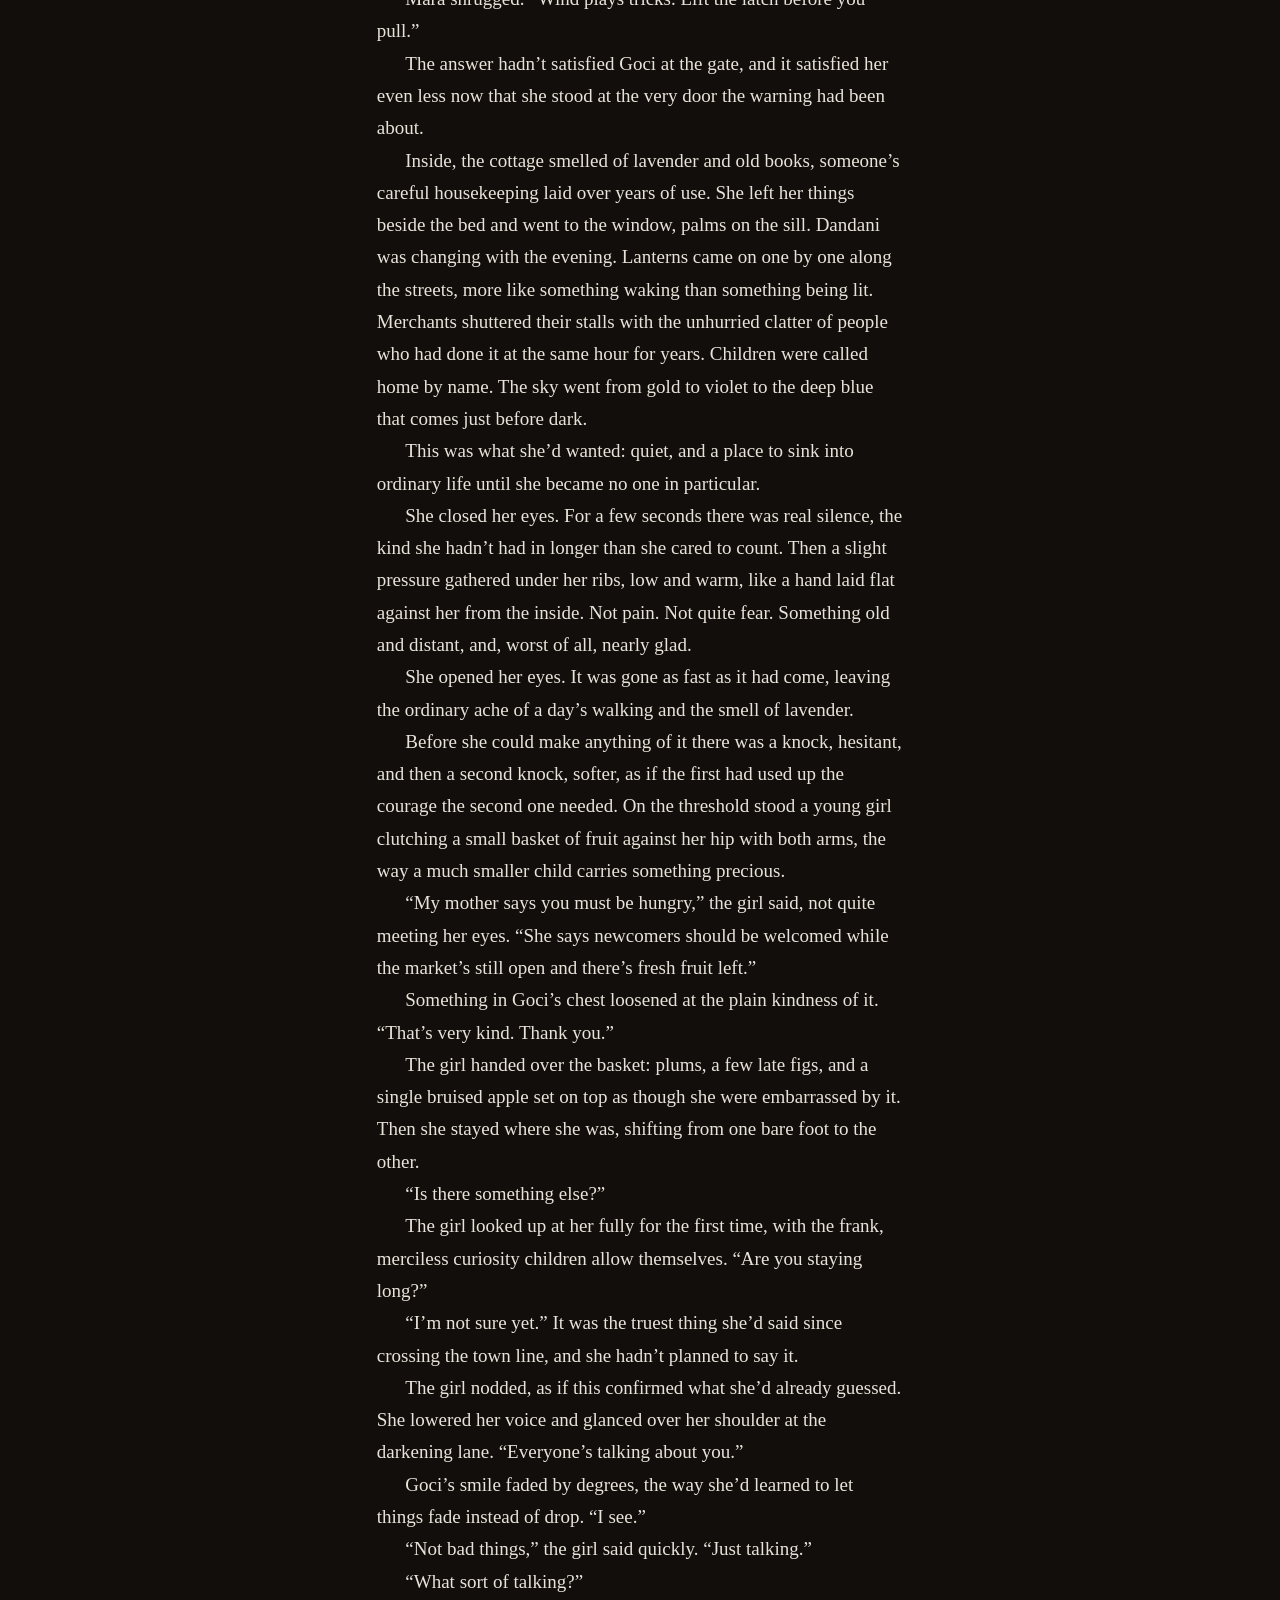
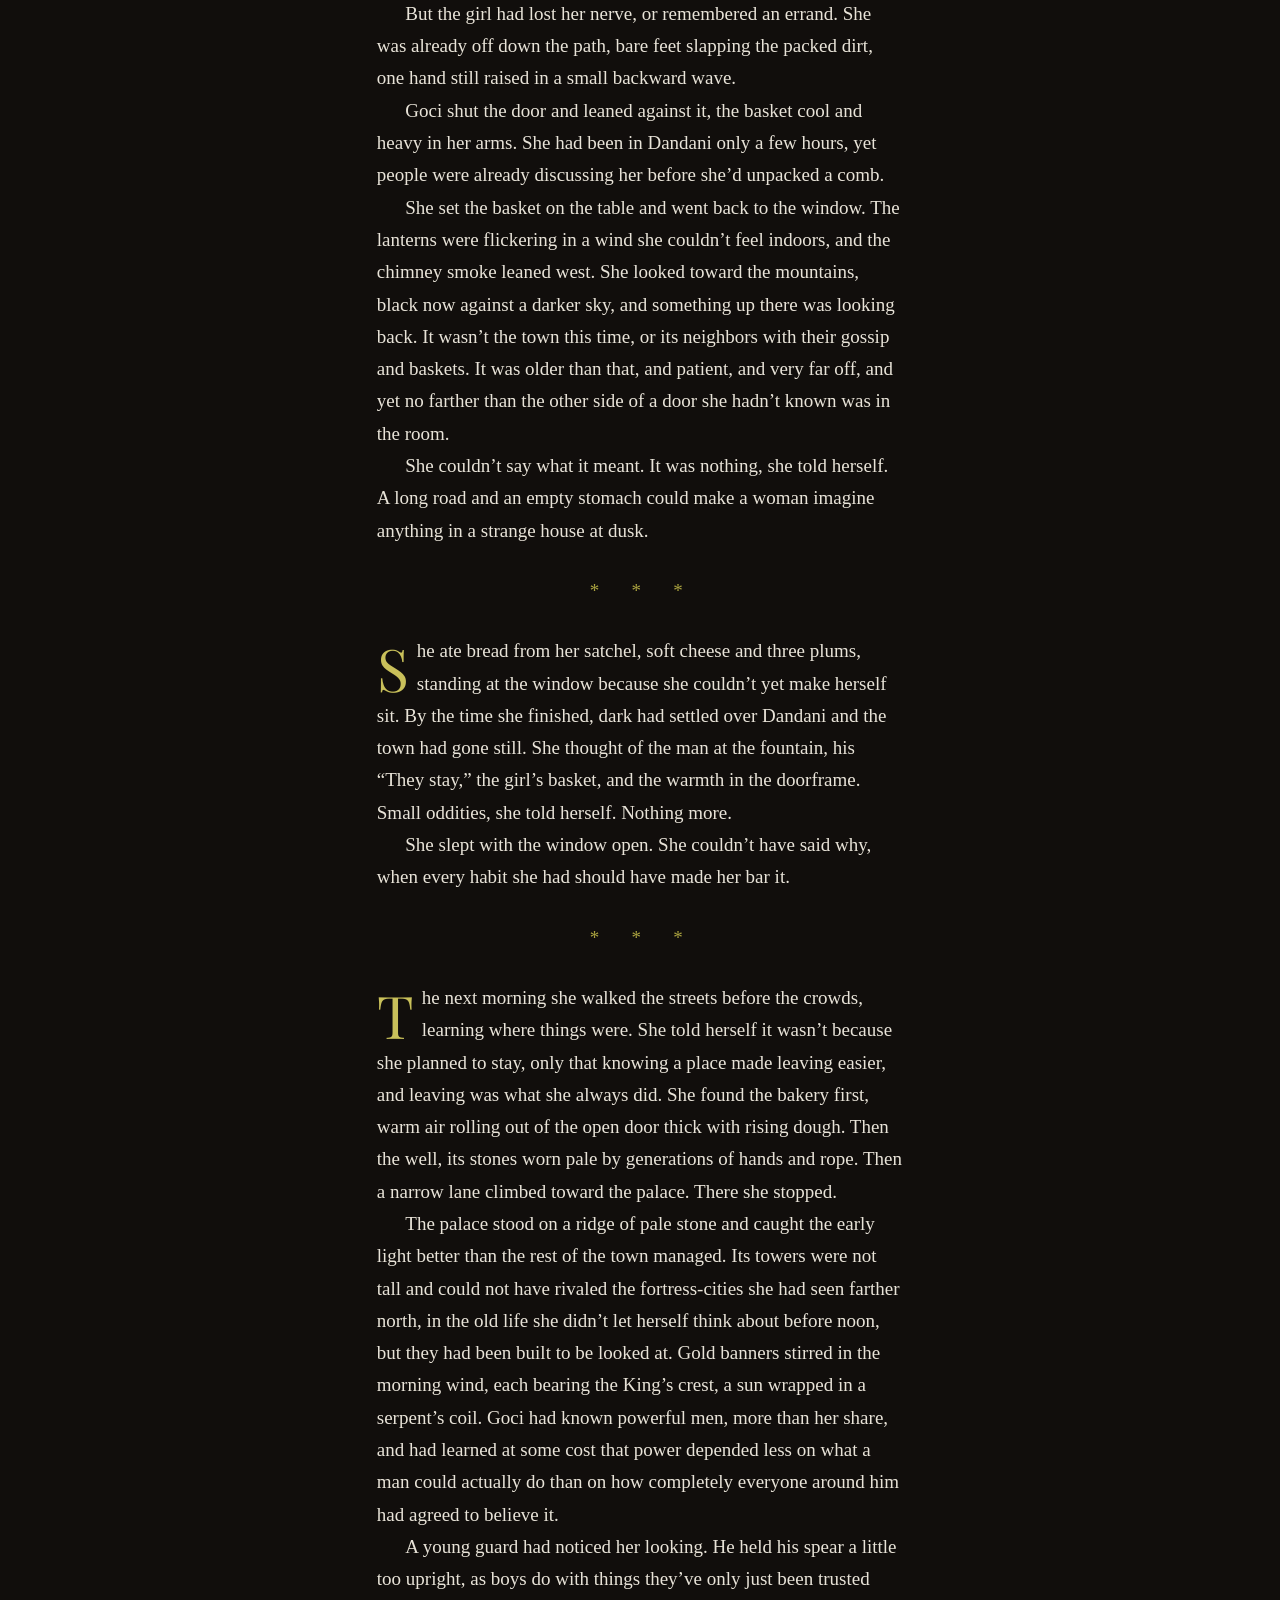
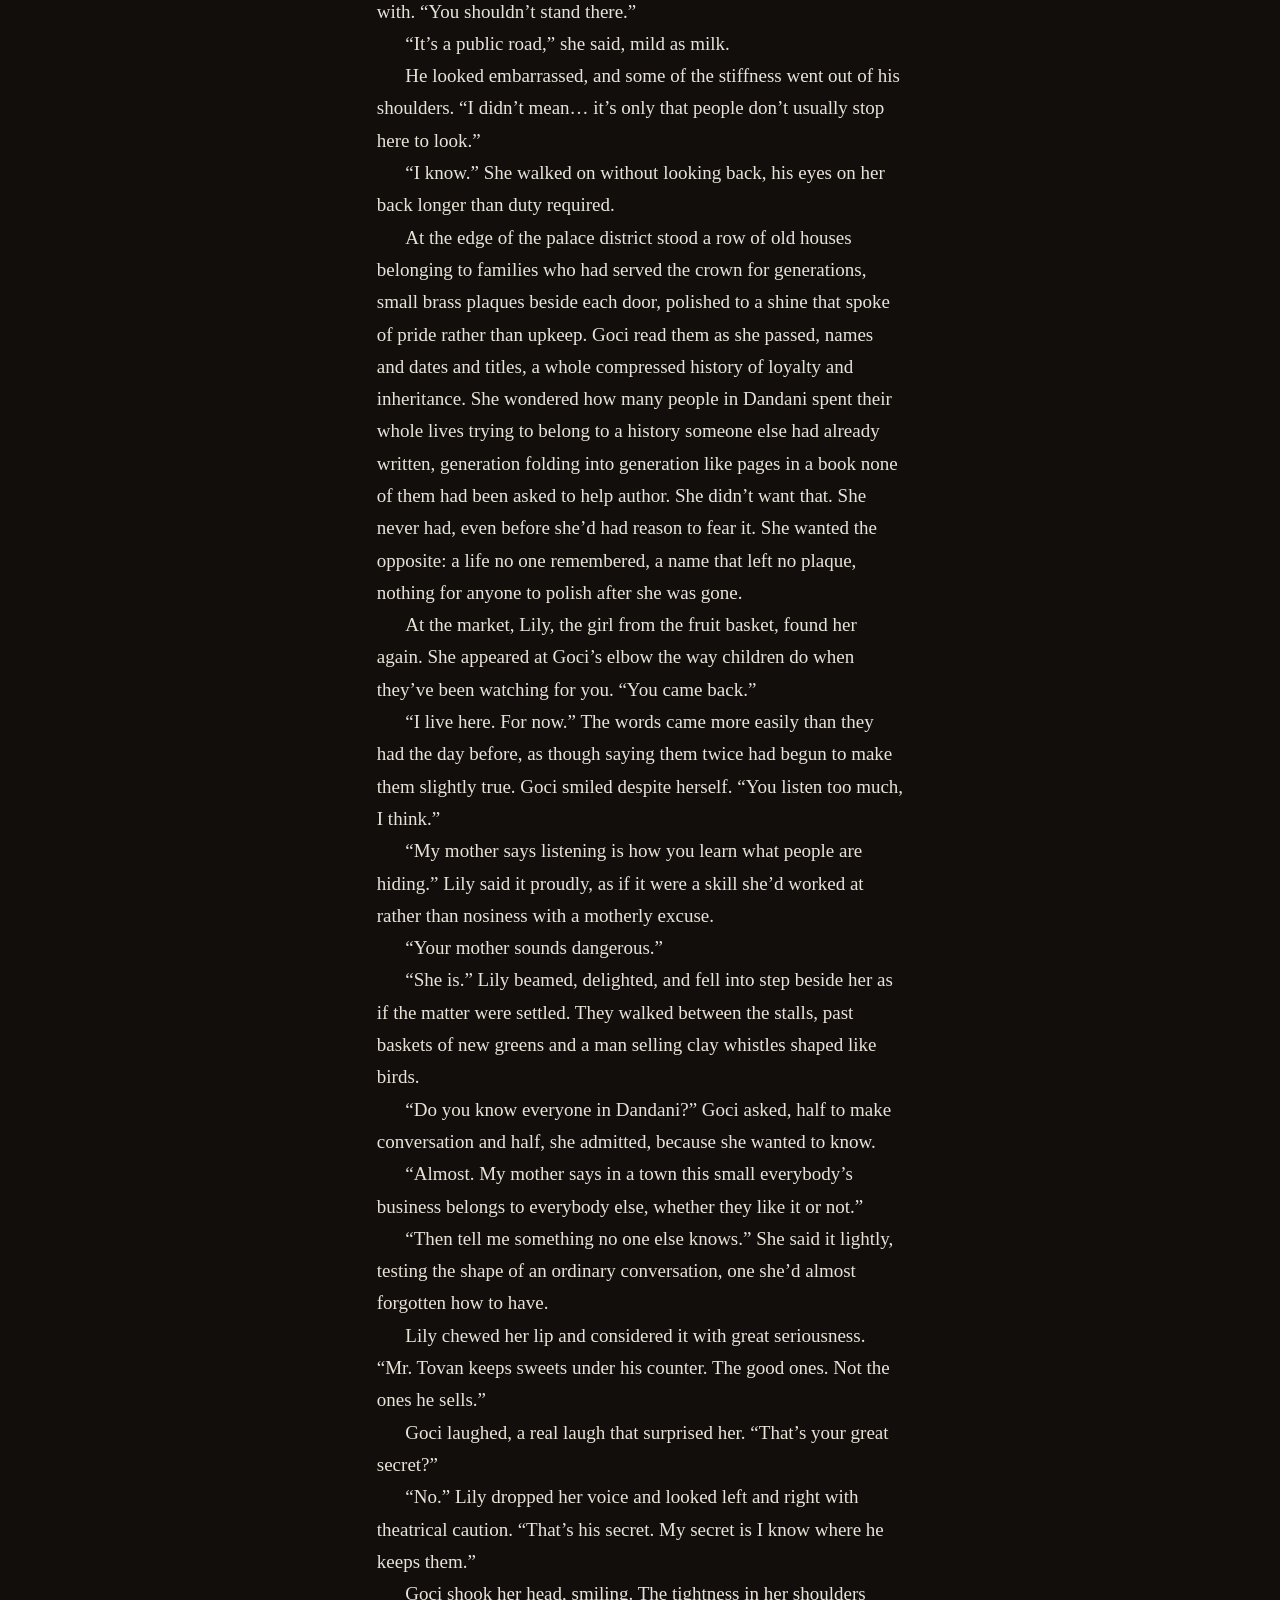
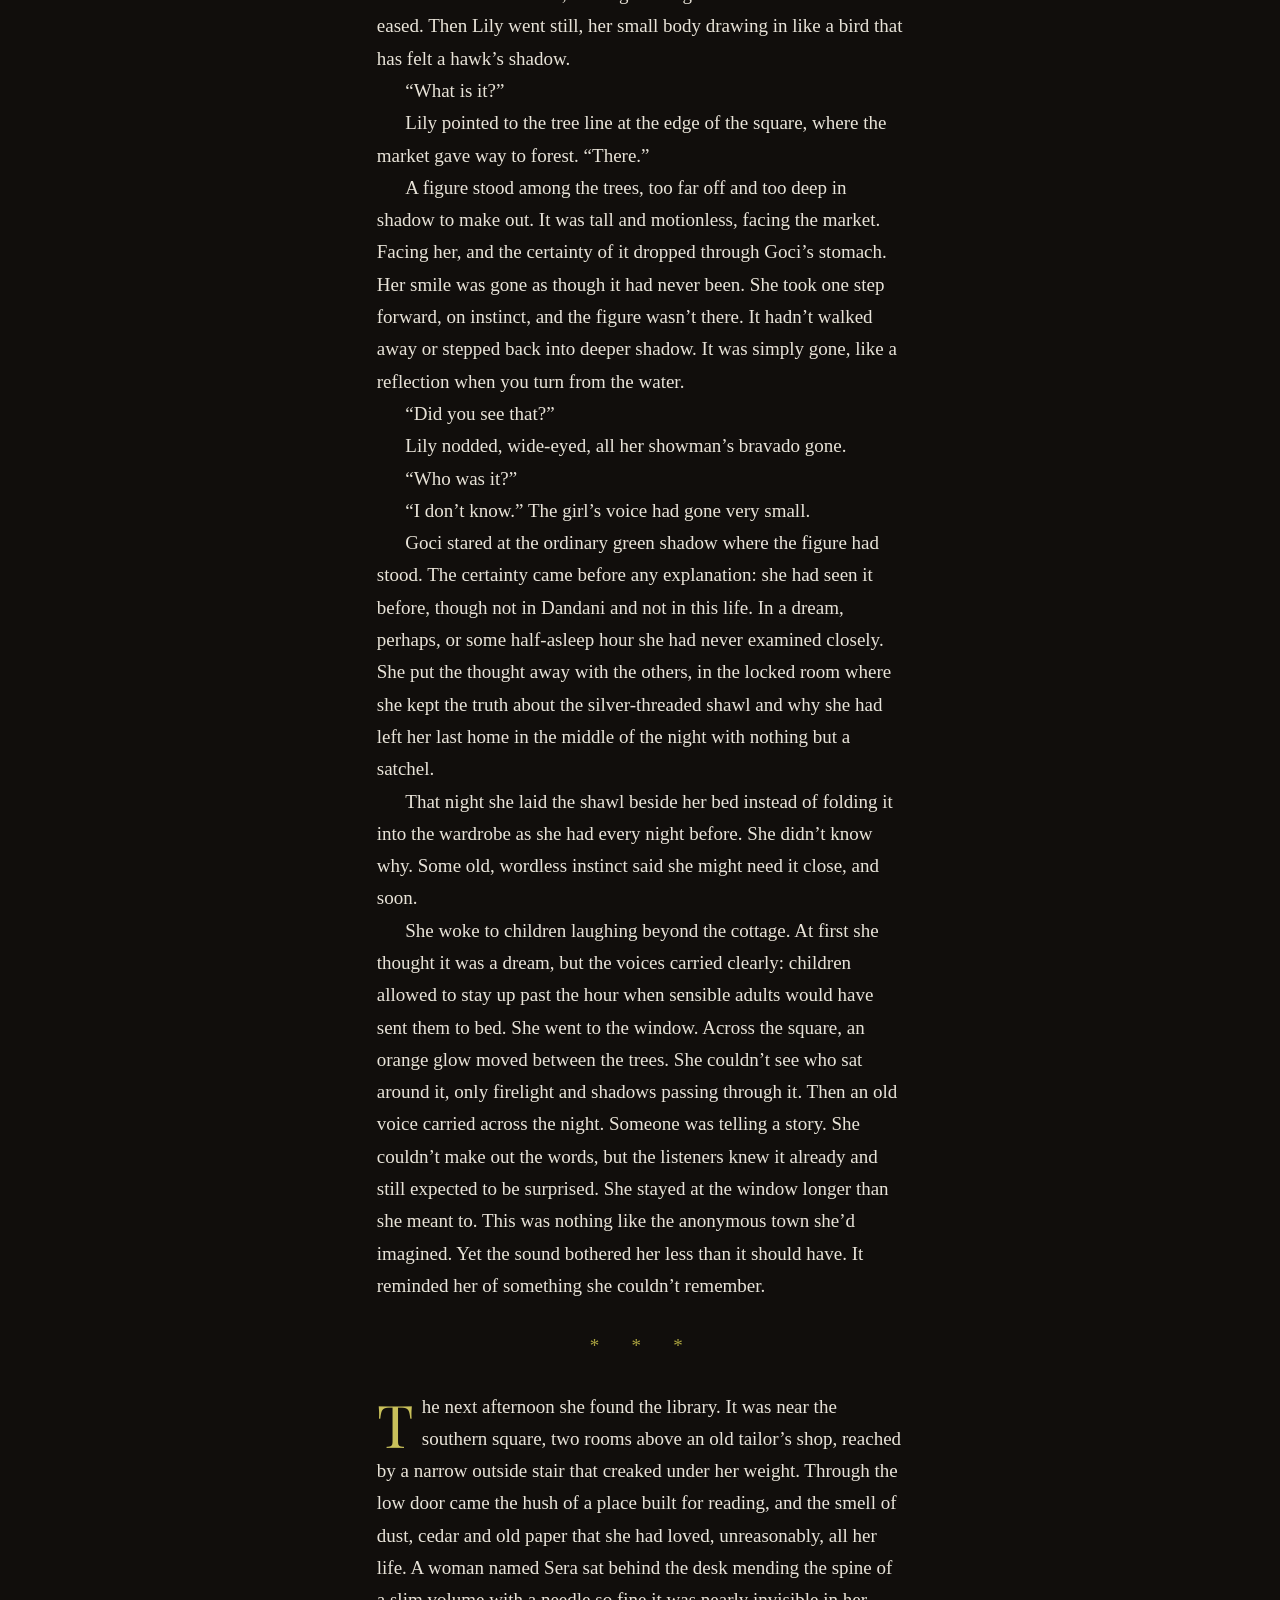
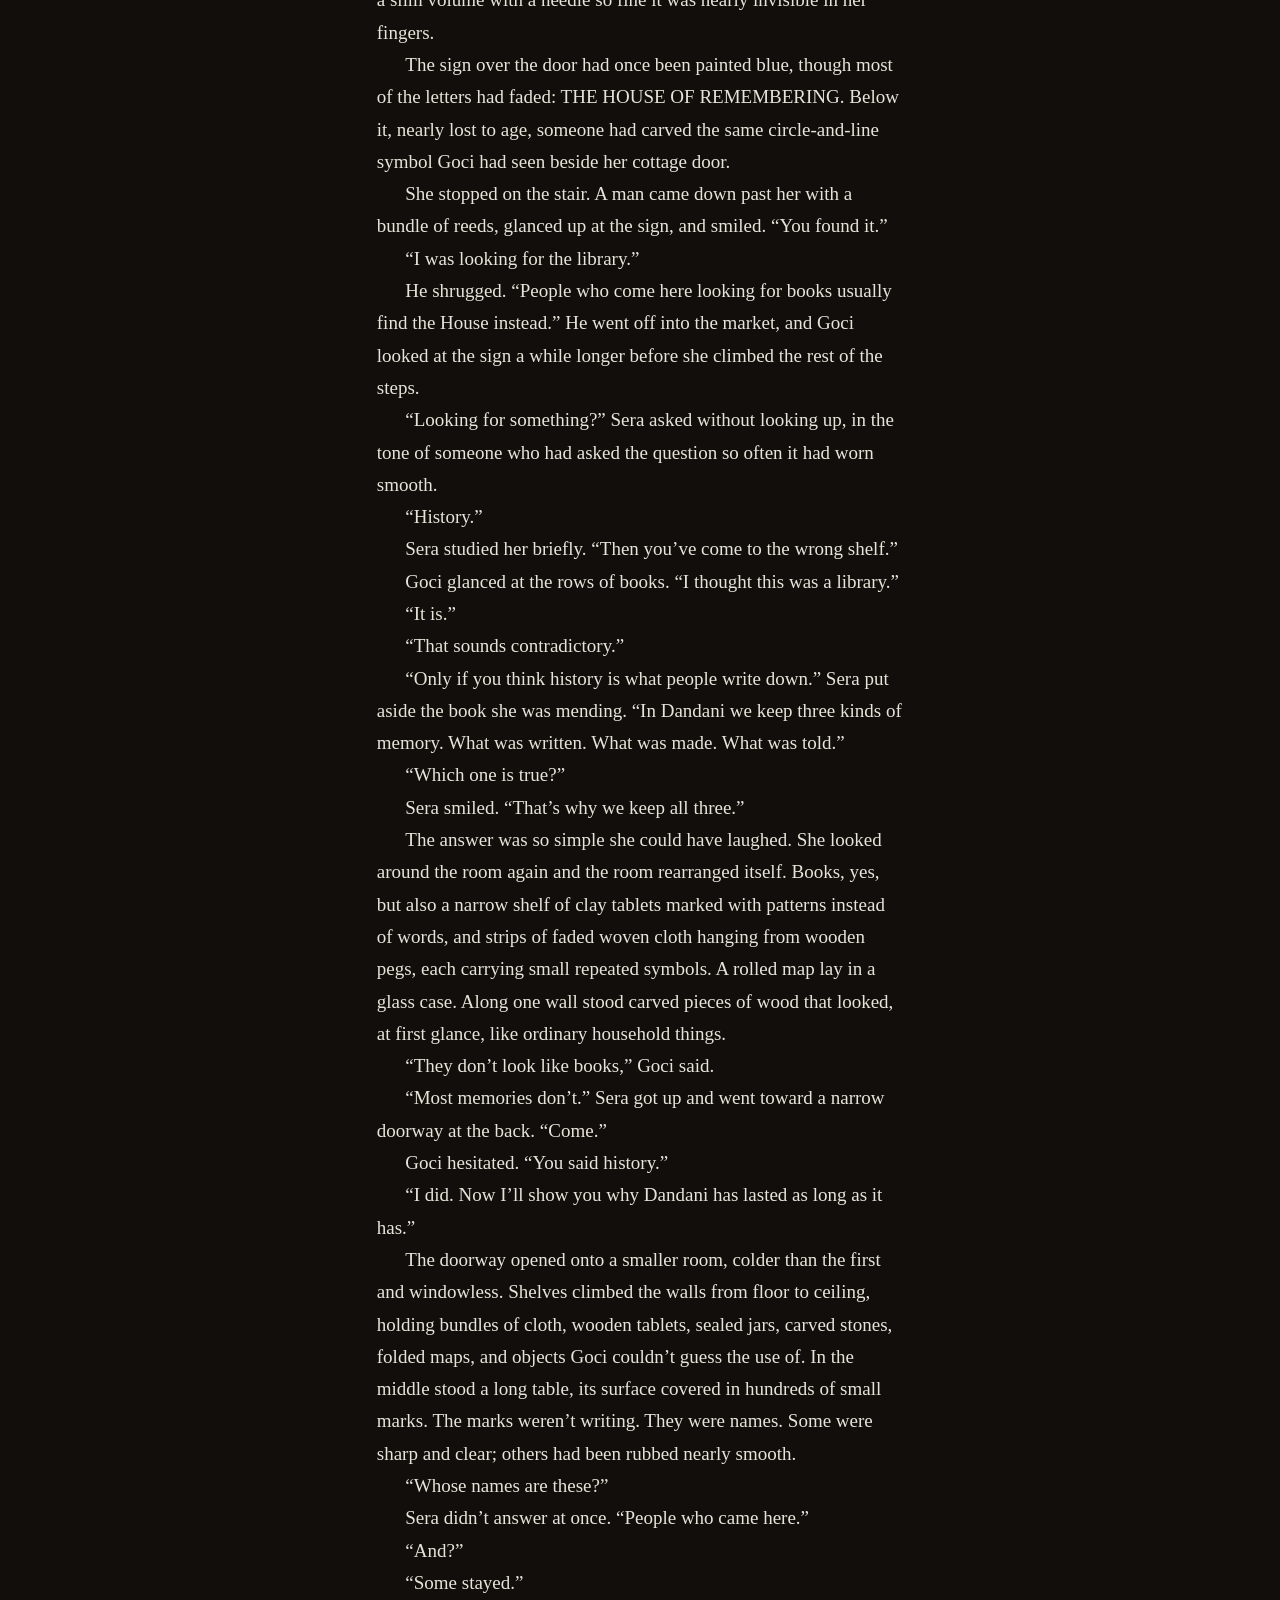
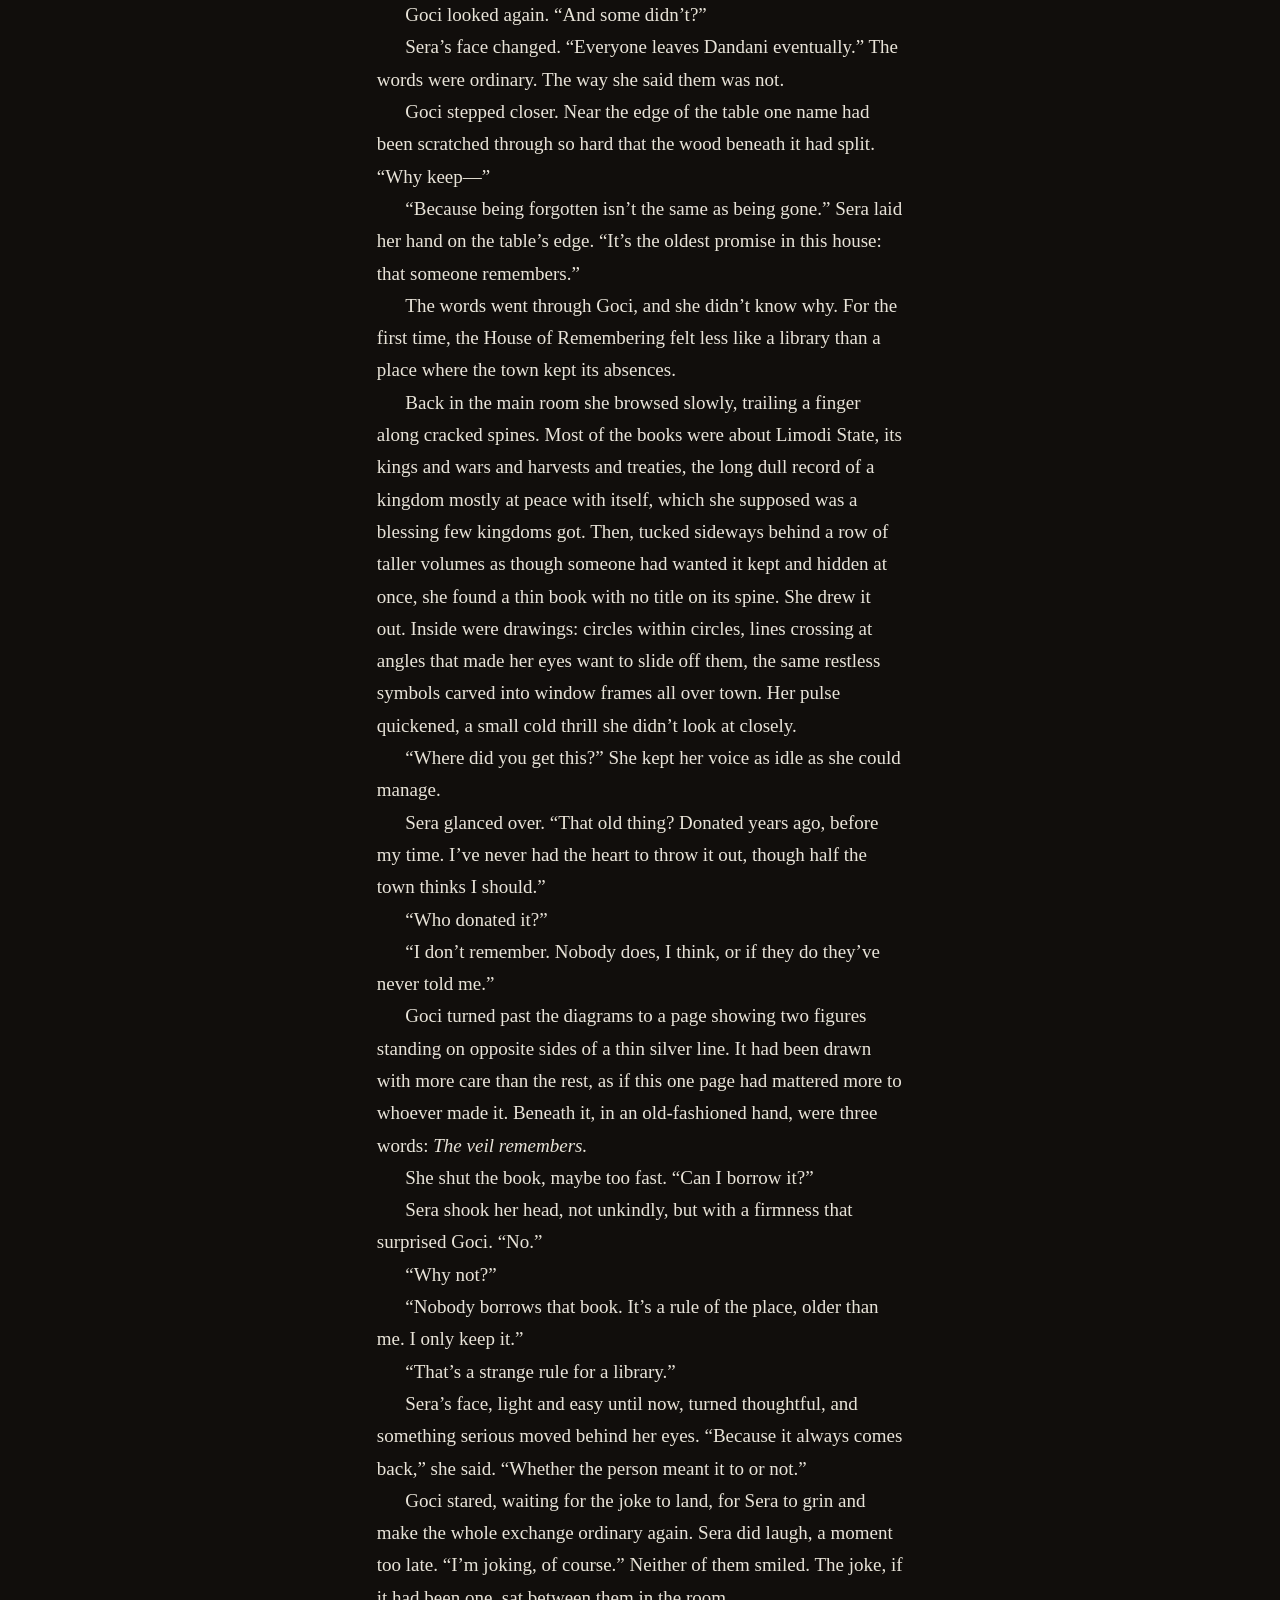
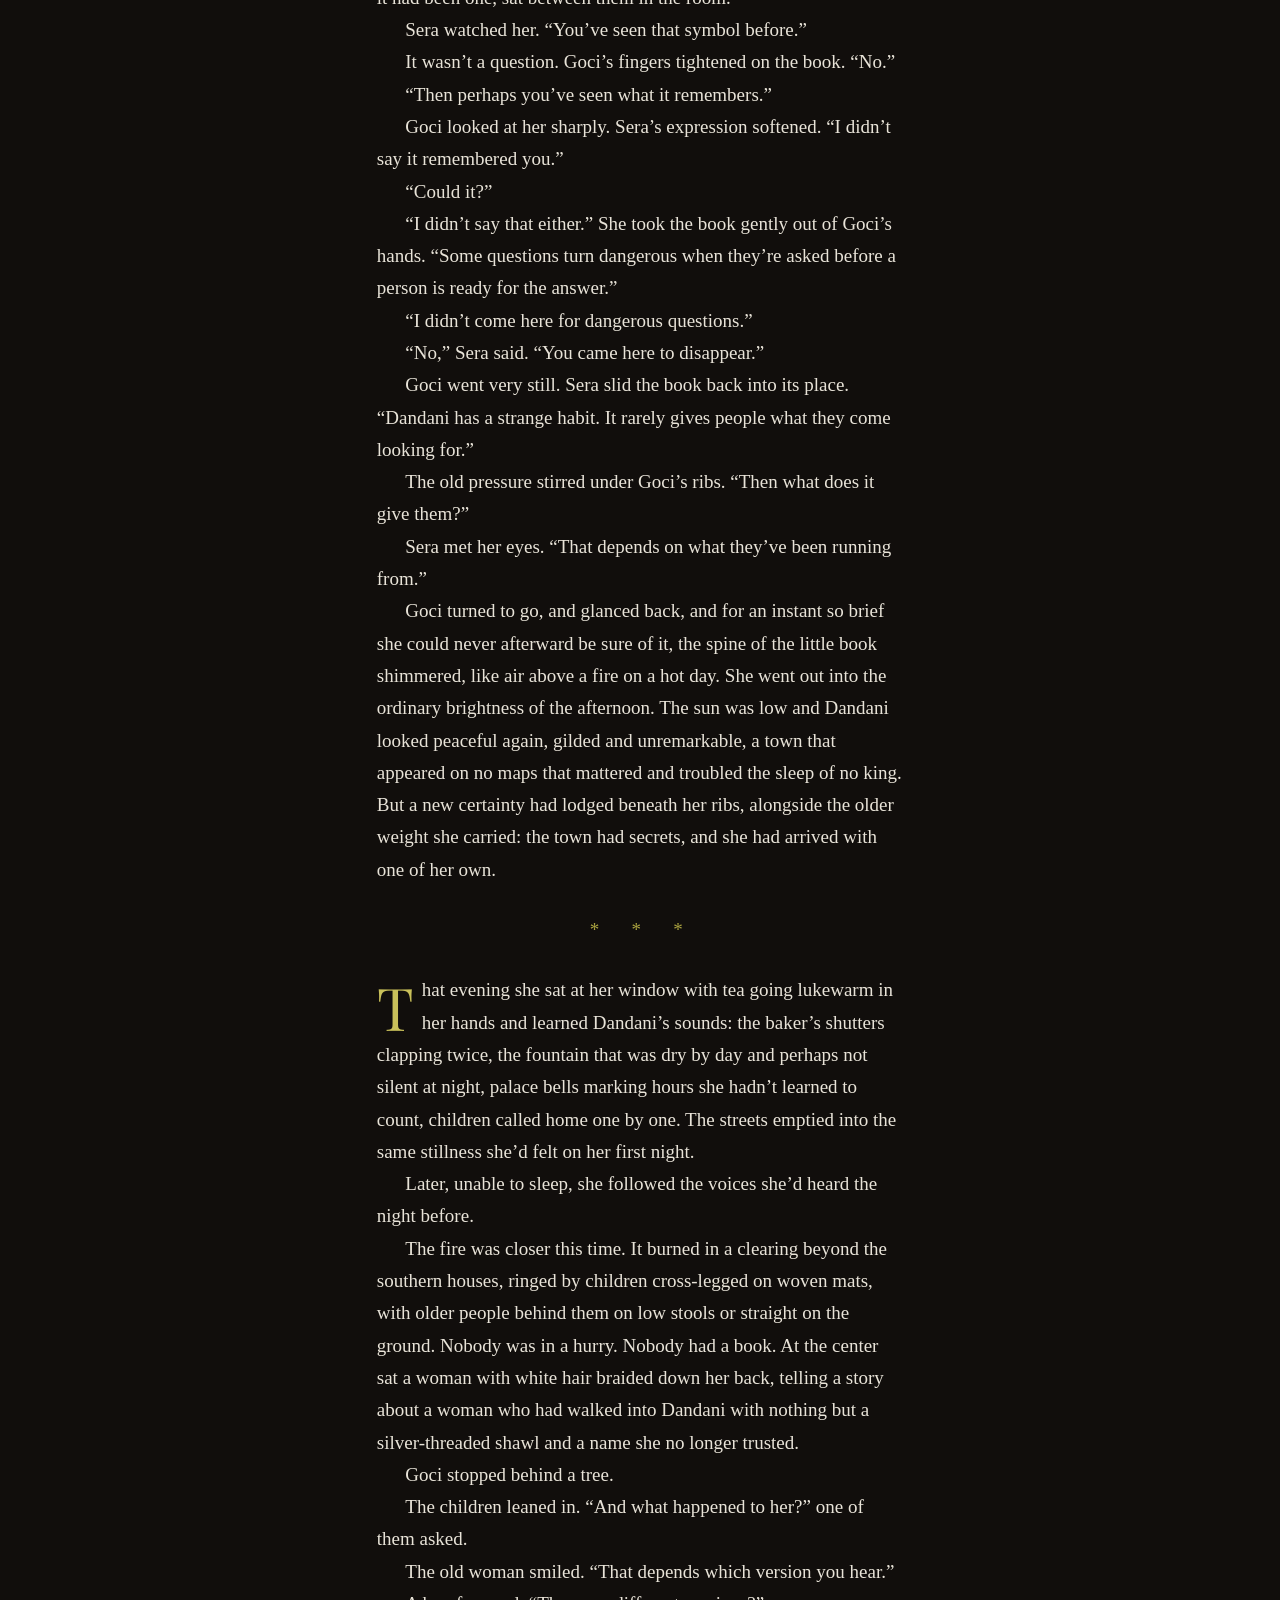
==== commit 77d28989: "Add files via upload" ====
--- a/sample.html
+++ b/sample.html
@@ -1,4 +1,4 @@
-<!doctype html><html lang="en"><head><meta charset="utf-8"><meta name="viewport" content="width=device-width,initial-scale=1"><meta name="description" content="Read Chapter One of Dandani: The Veil Between, Book One of the Dandani Saga, by Solene Bi."><title>Read Chapter One — Dandani: The Veil Between | ONE SOIL PRODUCTIONS</title><meta property="og:title" content="Read Chapter One — Dandani: The Veil Between"><meta property="og:image" content="https://www.onesoilproductions.com/the-veil-between-cover.jpg"><link rel="preconnect" href="https://fonts.googleapis.com"><link rel="preconnect" href="https://fonts.gstatic.com" crossorigin><link href="https://fonts.googleapis.com/css2?family=DM+Sans:wght@300;400;500;600&family=Playfair+Display:wght@500;600&display=swap" rel="stylesheet"><link rel="stylesheet" href="styles.css"></head><body class="sample-page">
+<!doctype html><html lang="en"><head><meta charset="utf-8"><meta name="viewport" content="width=device-width,initial-scale=1"><meta name="description" content="Read Chapter One of The Veil Between, Book One of the Dandani Saga, by Solene Bi."><title>Read Chapter One — The Veil Between | ONE SOIL PRODUCTIONS</title><meta property="og:title" content="Read Chapter One — The Veil Between"><meta property="og:image" content="https://www.onesoilproductions.com/the-veil-between-cover.jpg"><link rel="preconnect" href="https://fonts.googleapis.com"><link rel="preconnect" href="https://fonts.gstatic.com" crossorigin><link href="https://fonts.googleapis.com/css2?family=DM+Sans:wght@300;400;500;600&family=Playfair+Display:wght@500;600&display=swap" rel="stylesheet"><link rel="stylesheet" href="styles.css"></head><body class="sample-page">
 <header class="site-header"><a class="brand" href="index.html">ONE SOIL<br><strong>PRODUCTIONS</strong></a><button class="menu-toggle" aria-label="Open menu"><span></span><span></span><span></span></button><nav class="nav"><a href="index.html#veil">Book One</a><a href="index.html#newsletter">Newsletter</a><a href="index.html#contact">Contact</a></nav></header>
 <main class="reader"><p class="eyebrow gold center">DANDANI: THE VEIL BETWEEN · A FREE SAMPLE</p>
 <article class="chapter">
@@ -119,7 +119,7 @@
 <p class="p">Sera glanced over. “That old thing? Donated years ago, before my time. I’ve never had the heart to throw it out, though half the town thinks I should.”</p>
 <p class="p">“Who donated it?”</p>
 <p class="p">“I don’t remember. Nobody does, I think, or if they do they’ve never told me.”</p>
-<p class="p">Goci turned past the diagrams to a page showing two figures standing on opposite sides of a thin silver line. It had been drawn with more care than the rest, as if this one page had mattered more to whoever made it. Beneath it, in an old-fashioned hand, were three words: The veil remembers.</p>
+<p class="p">Goci turned past the diagrams to a page showing two figures standing on opposite sides of a thin silver line. It had been drawn with more care than the rest, as if this one page had mattered more to whoever made it. Beneath it, in an old-fashioned hand, were three words: <i>The veil remembers.</i></p>
 <p class="p">She shut the book, maybe too fast. “Can I borrow it?”</p>
 <p class="p">Sera shook her head, not unkindly, but with a firmness that surprised Goci. “No.”</p>
 <p class="p">“Why not?”</p>
@@ -163,5 +163,5 @@
 <p class="p">Back at the cottage she sat awake in the dark and took stock of how little of her plan had survived three days. She had meant to stay outside all this, a stone dropped in water that left no ripple. But Lily had given her fruit before she’d unpacked, and told her secrets a child ought to save for an older friend. Mara had handed over a key and a warning about bells she still didn’t understand. The baker, unasked, had already learned how she took her tea and made a small private ceremony of getting it right. It should have frightened her. It was exactly the kind of entanglement she had spent years avoiding, the soft threads by which a place gets its hooks into you before you notice you’ve stopped planning to leave. Instead it felt strangely comforting, and she didn’t entirely trust that.</p>
 <p class="p">She had spent years believing belonging cost you something: a name, a history, a version of yourself you couldn’t take back once it was known. Being known without being owned. She turned the idea over and didn’t believe it. She watched the last lanterns burn low along the empty street, and then she shut the window against the night.</p>
 </article>
-<div class="sample-end"><p class="eyebrow gold">END OF THE SAMPLE</p><h2>Keep reading.</h2><p>The story continues in the full book.</p><div class="buy-row"><a class="button gold-button" data-store="amazon" href="index.html#veil">Amazon <span>↗</span></a><a class="button outline" data-store="apple" href="index.html#veil">Apple Books <span>↗</span></a><a class="button outline" data-store="google" href="index.html#veil">Google Play <span>↗</span></a></div><p class="small"><a class="text-link" href="index.html#newsletter">Join the newsletter for release news →</a></p></div></main>
-<footer class="footer"><div>ONE SOIL<br><strong>PRODUCTIONS</strong></div><p>Stories that cross worlds and awaken imagination.</p><a href="index.html">Back to the studio ↑</a><small>© <span id="year"></span> ONE SOIL PRODUCTIONS. All rights reserved. Dandani: The Veil Between © Solene Bi.</small></footer><script src="config.js"></script><script src="script.js"></script></body></html>+<div class="sample-end"><p class="eyebrow gold">END OF THE SAMPLE</p><h2>Keep reading.</h2><p>The story continues in the full book.</p><div class="buy-row"><a class="button gold-button" data-store="amazon" href="index.html#veil">Amazon <span>↗</span></a><a class="button outline" data-store="apple" href="index.html#veil">Apple Books <span>↗</span></a><a class="button outline" data-store="google" href="index.html#veil">Google Play <span>↗</span></a><a class="button outline" data-store="lulu" href="index.html#veil">Lulu <span>↗</span></a></div><p class="small"><a class="text-link" href="index.html#newsletter">Join the newsletter for release news →</a></p></div></main>
+<footer class="footer"><div>ONE SOIL<br><strong>PRODUCTIONS</strong></div><p>Stories that cross worlds and awaken imagination.</p><a href="index.html">Back to the studio ↑</a><small>© <span id="year"></span> ONE SOIL PRODUCTIONS. All rights reserved. The Veil Between © Solene Bi.</small></footer><script src="config.js"></script><script src="script.js"></script></body></html>
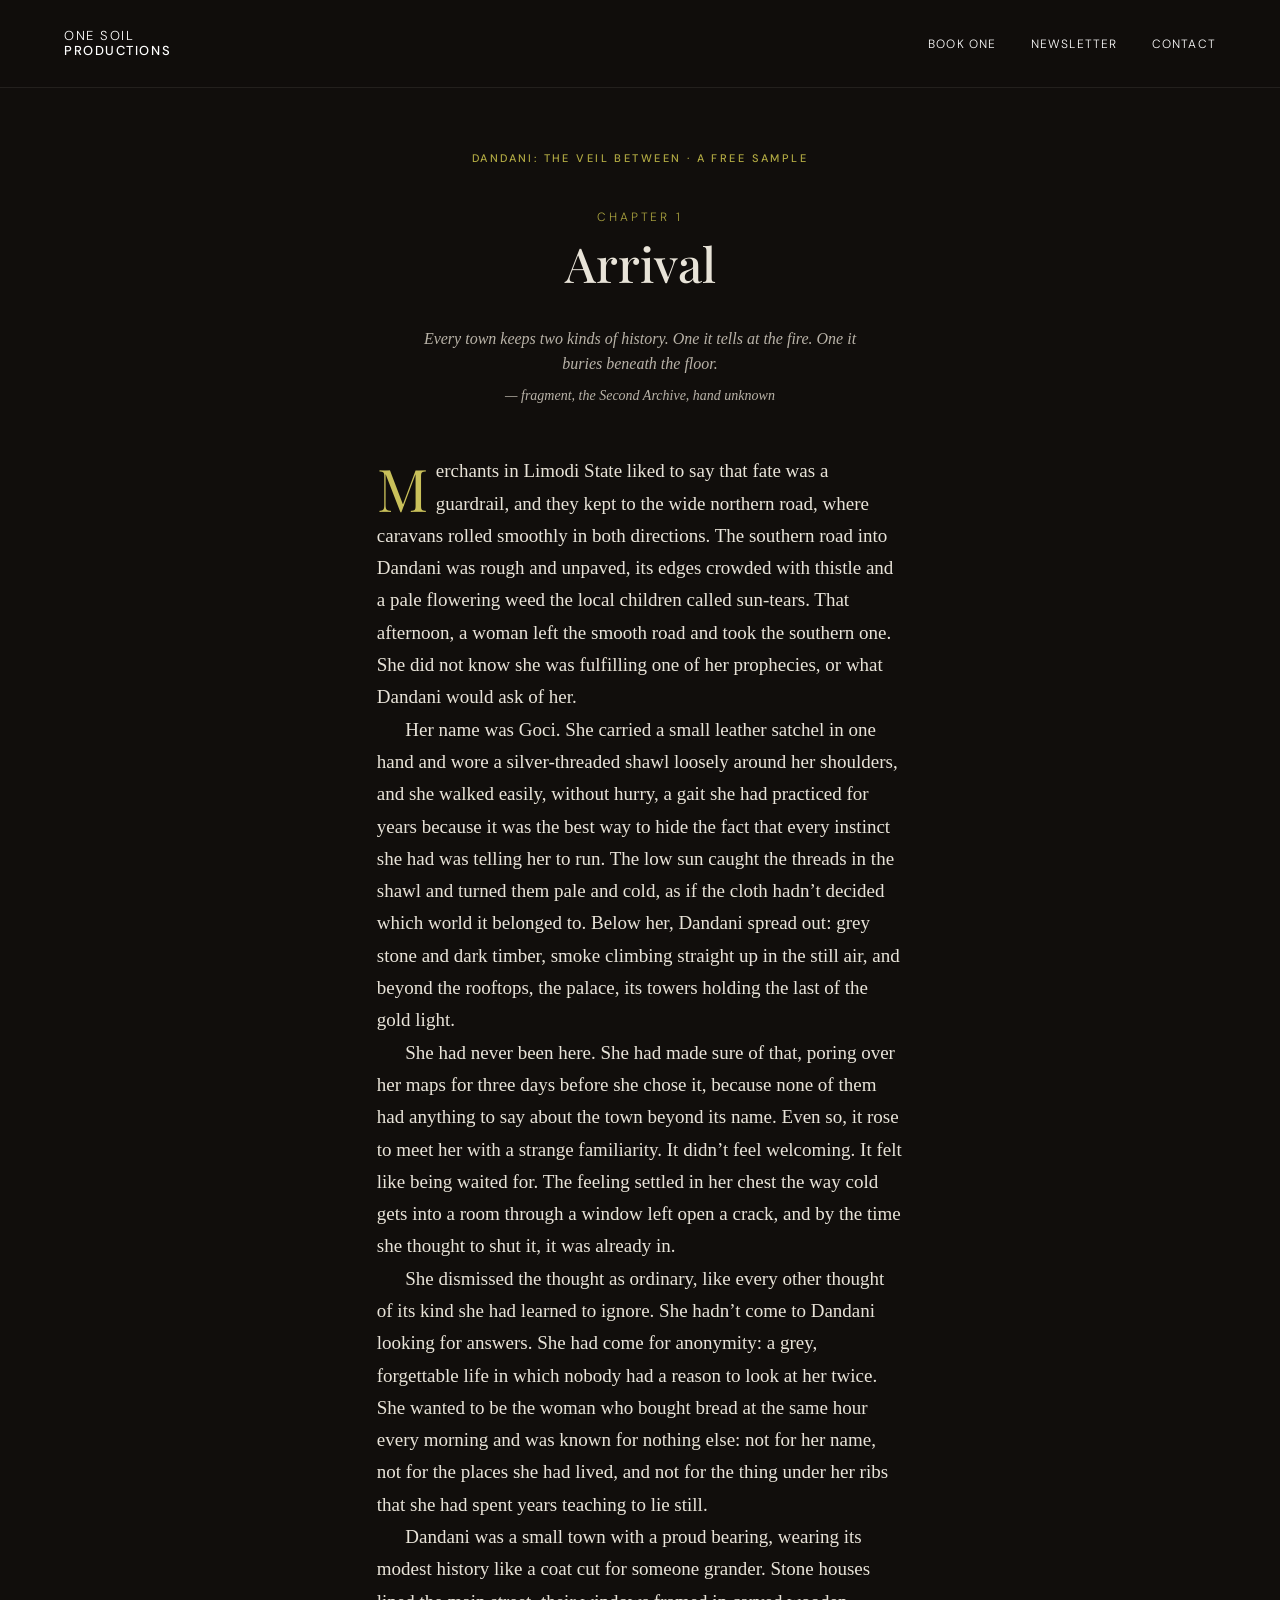
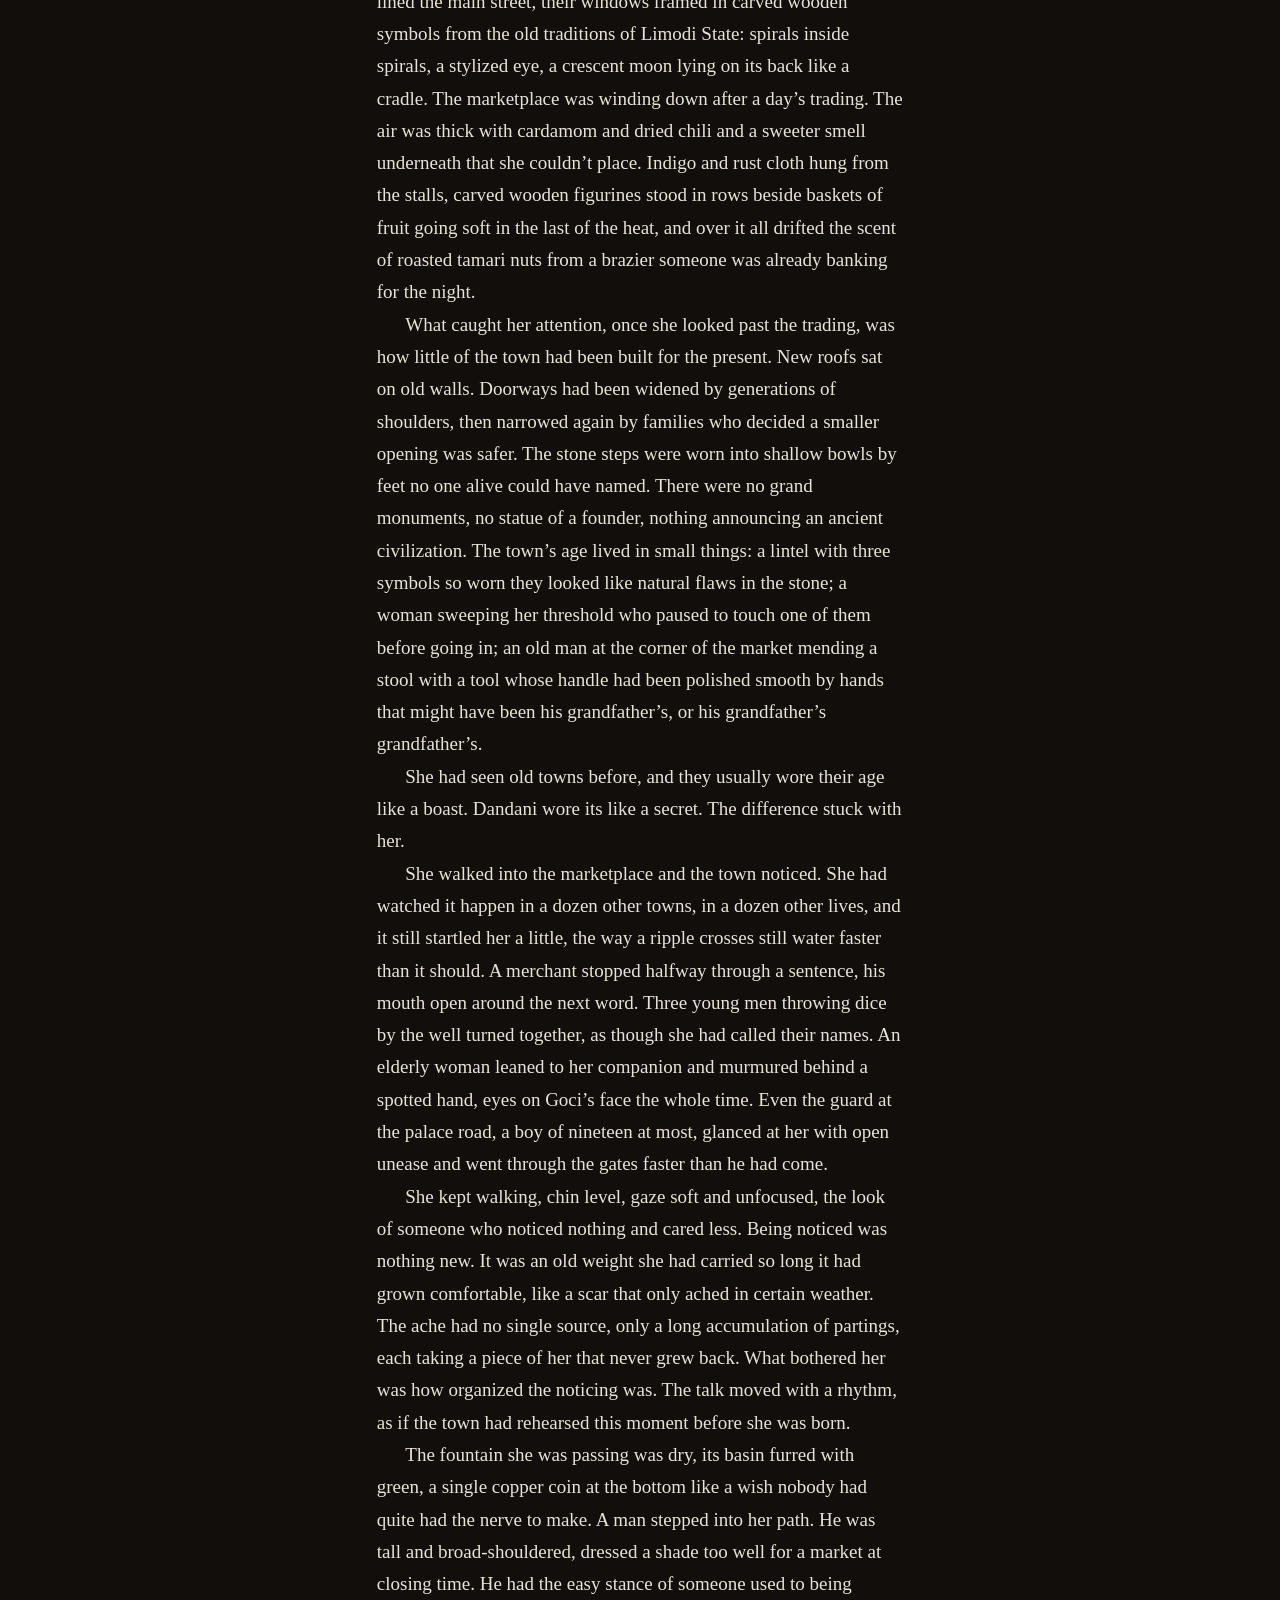
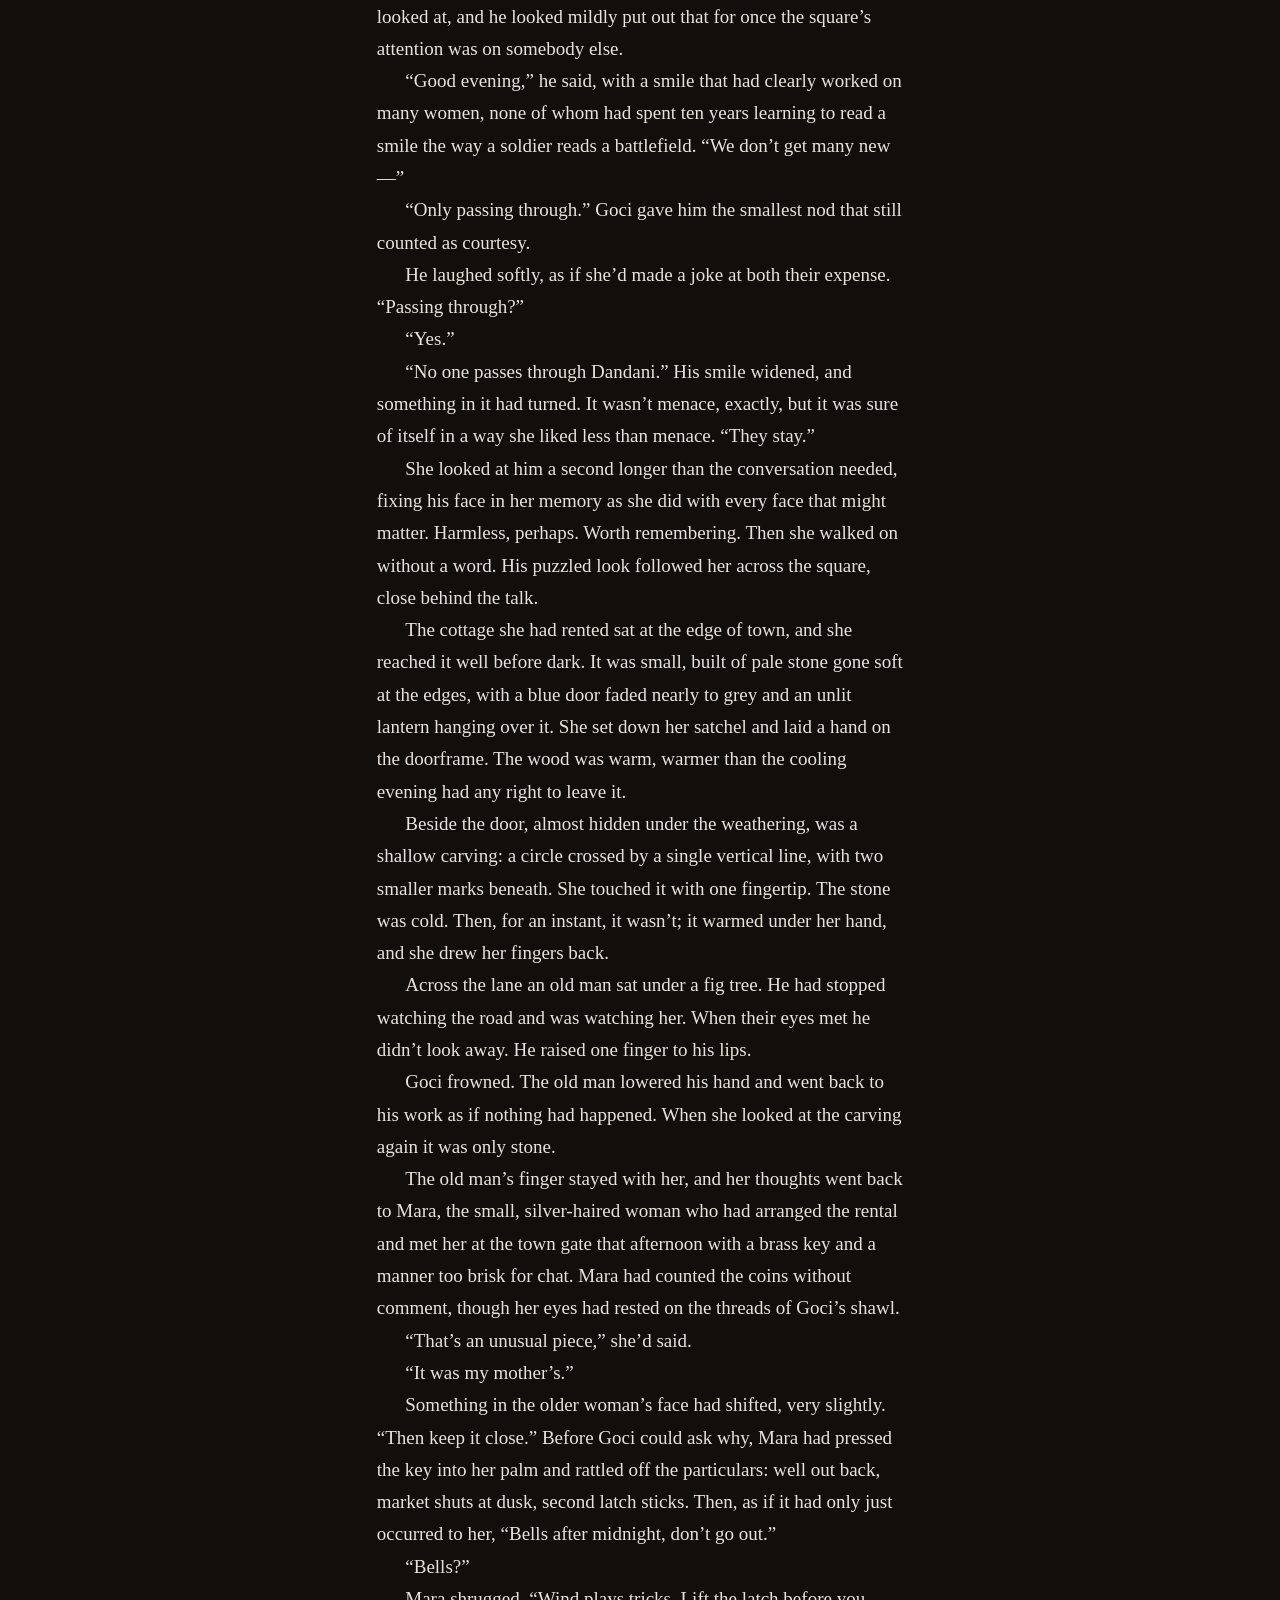
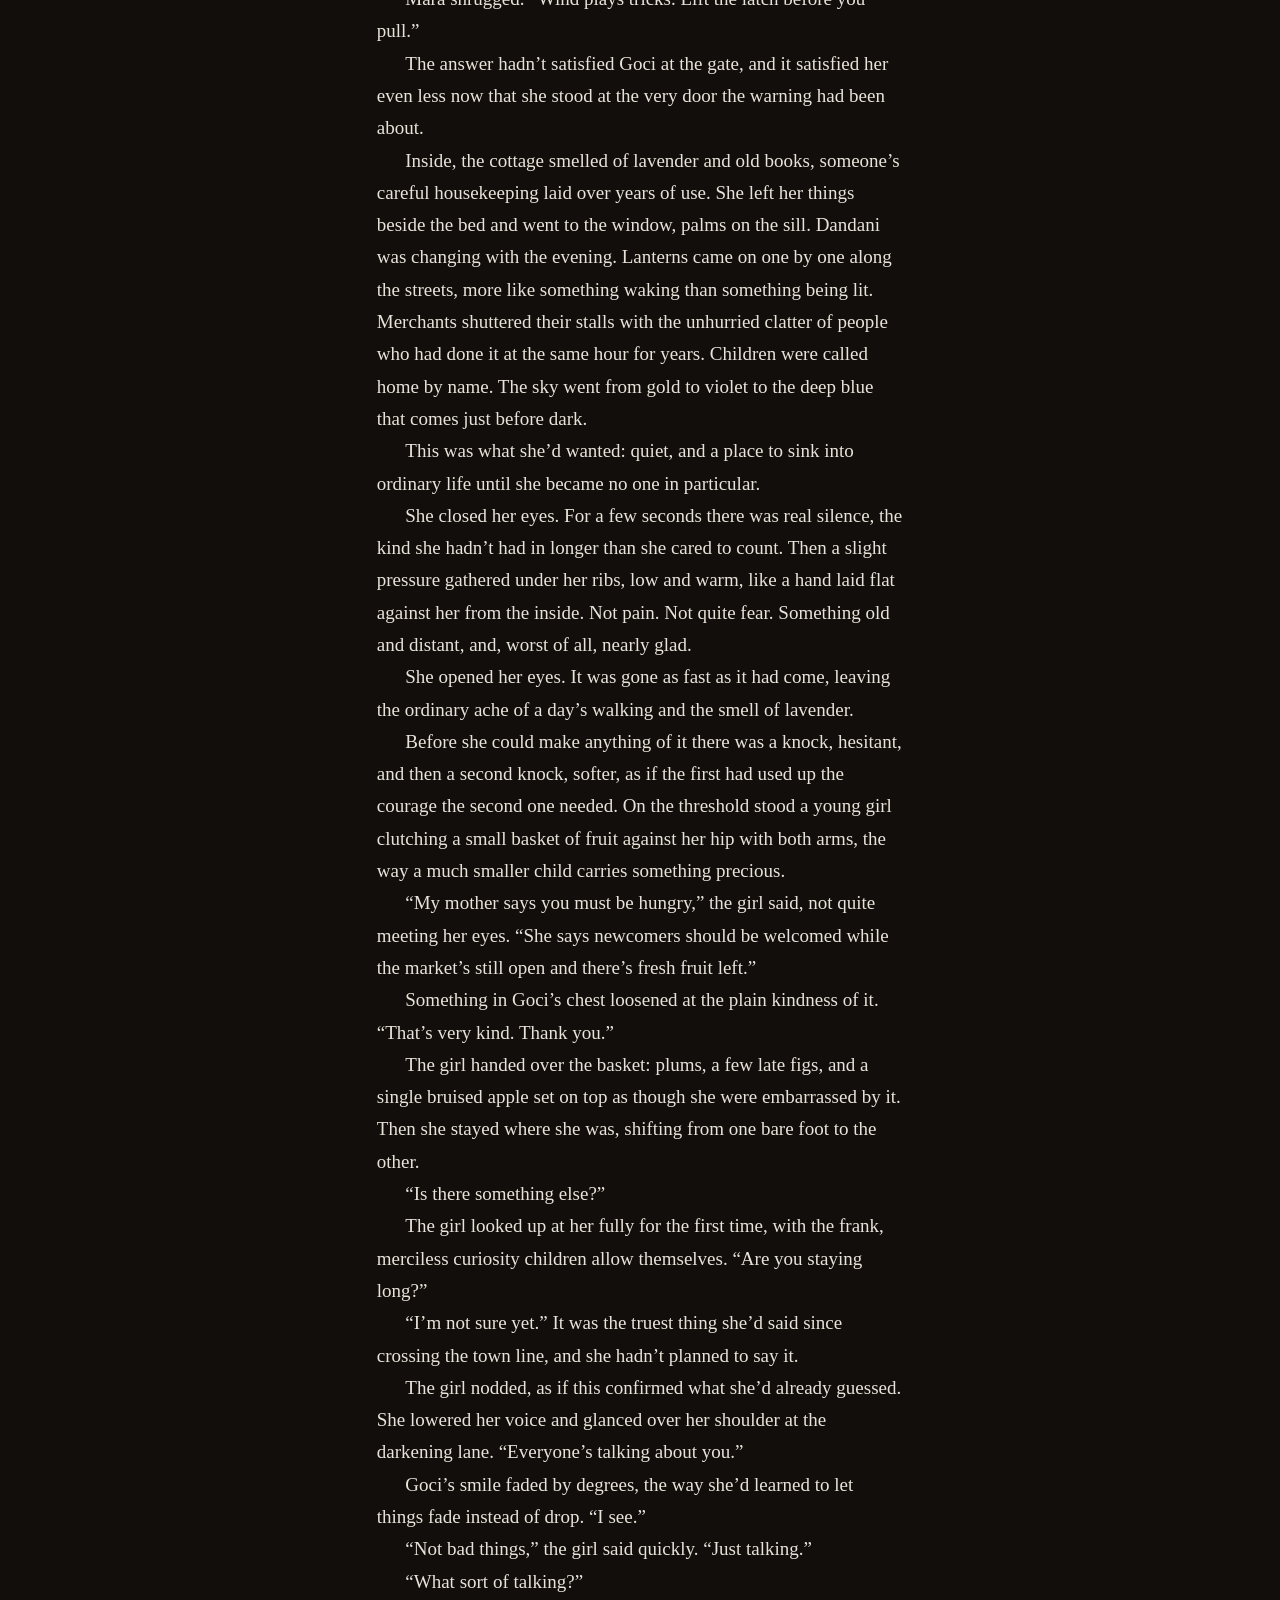
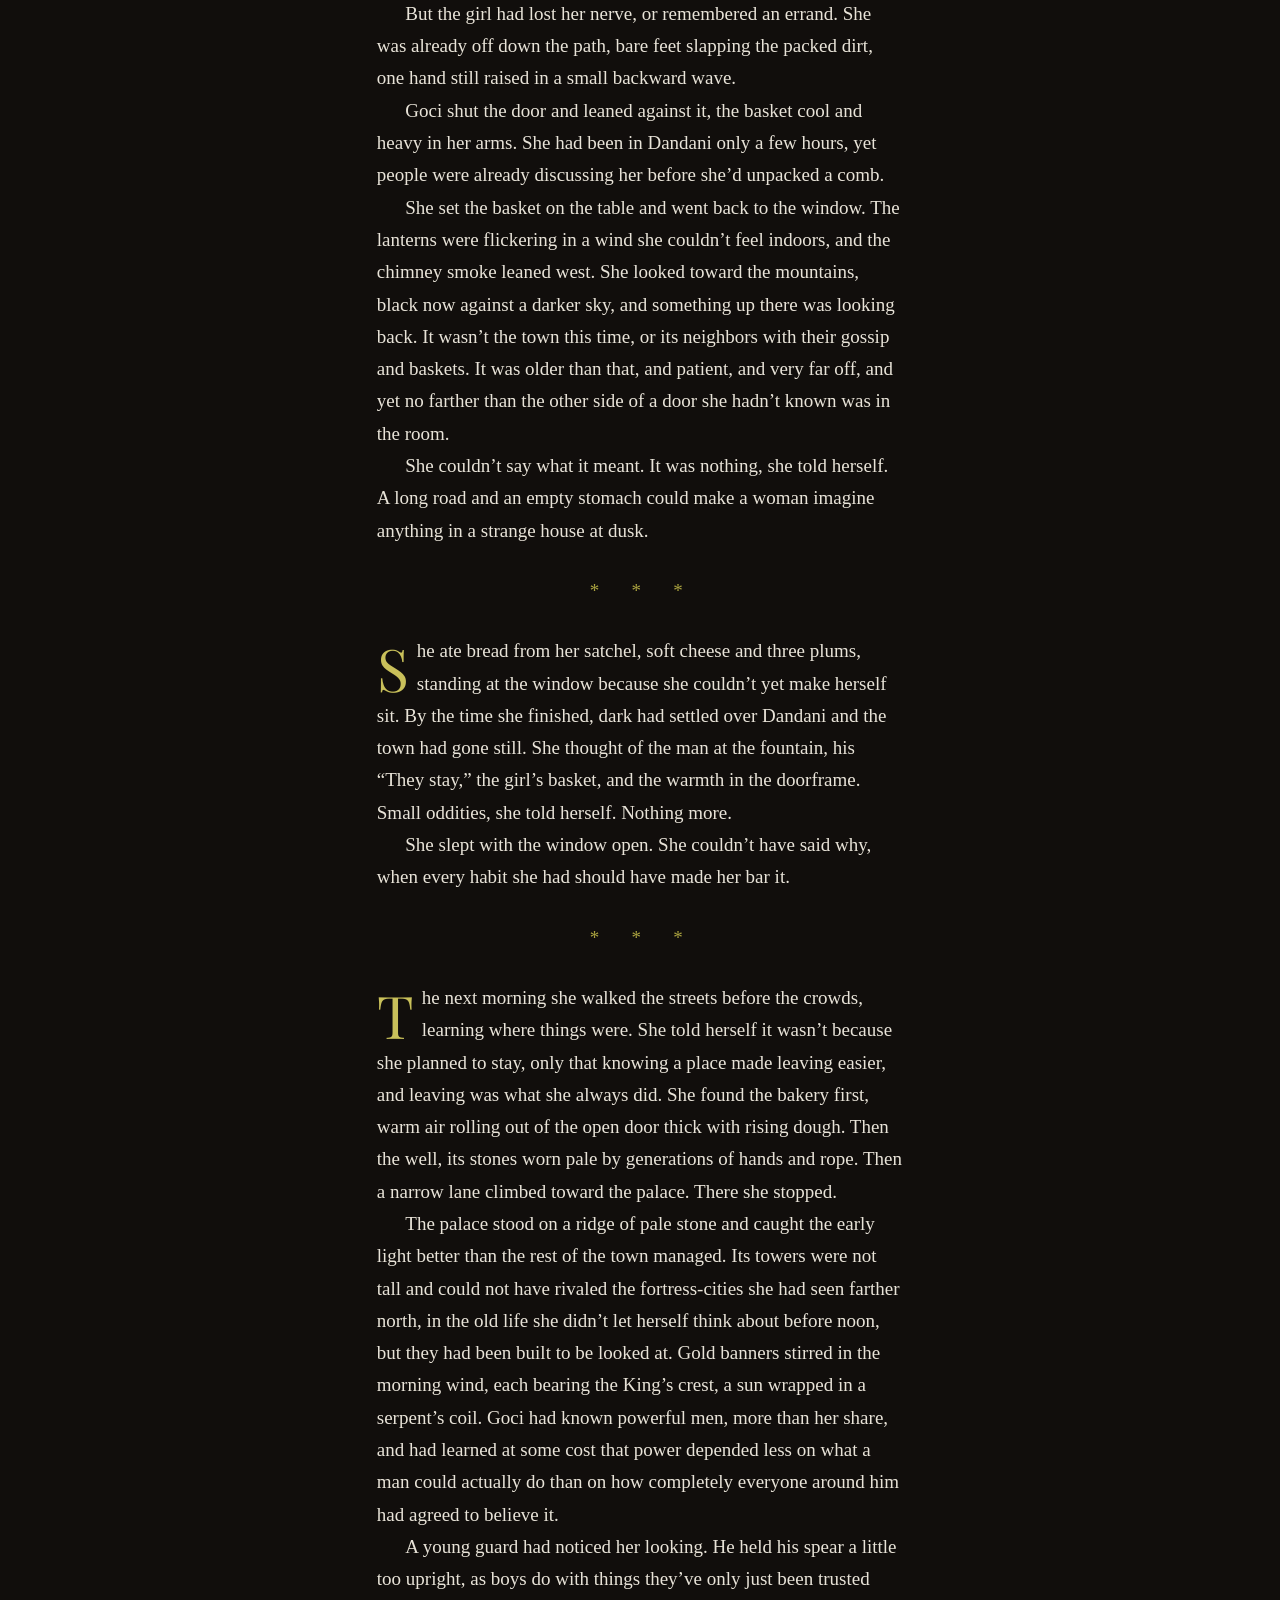
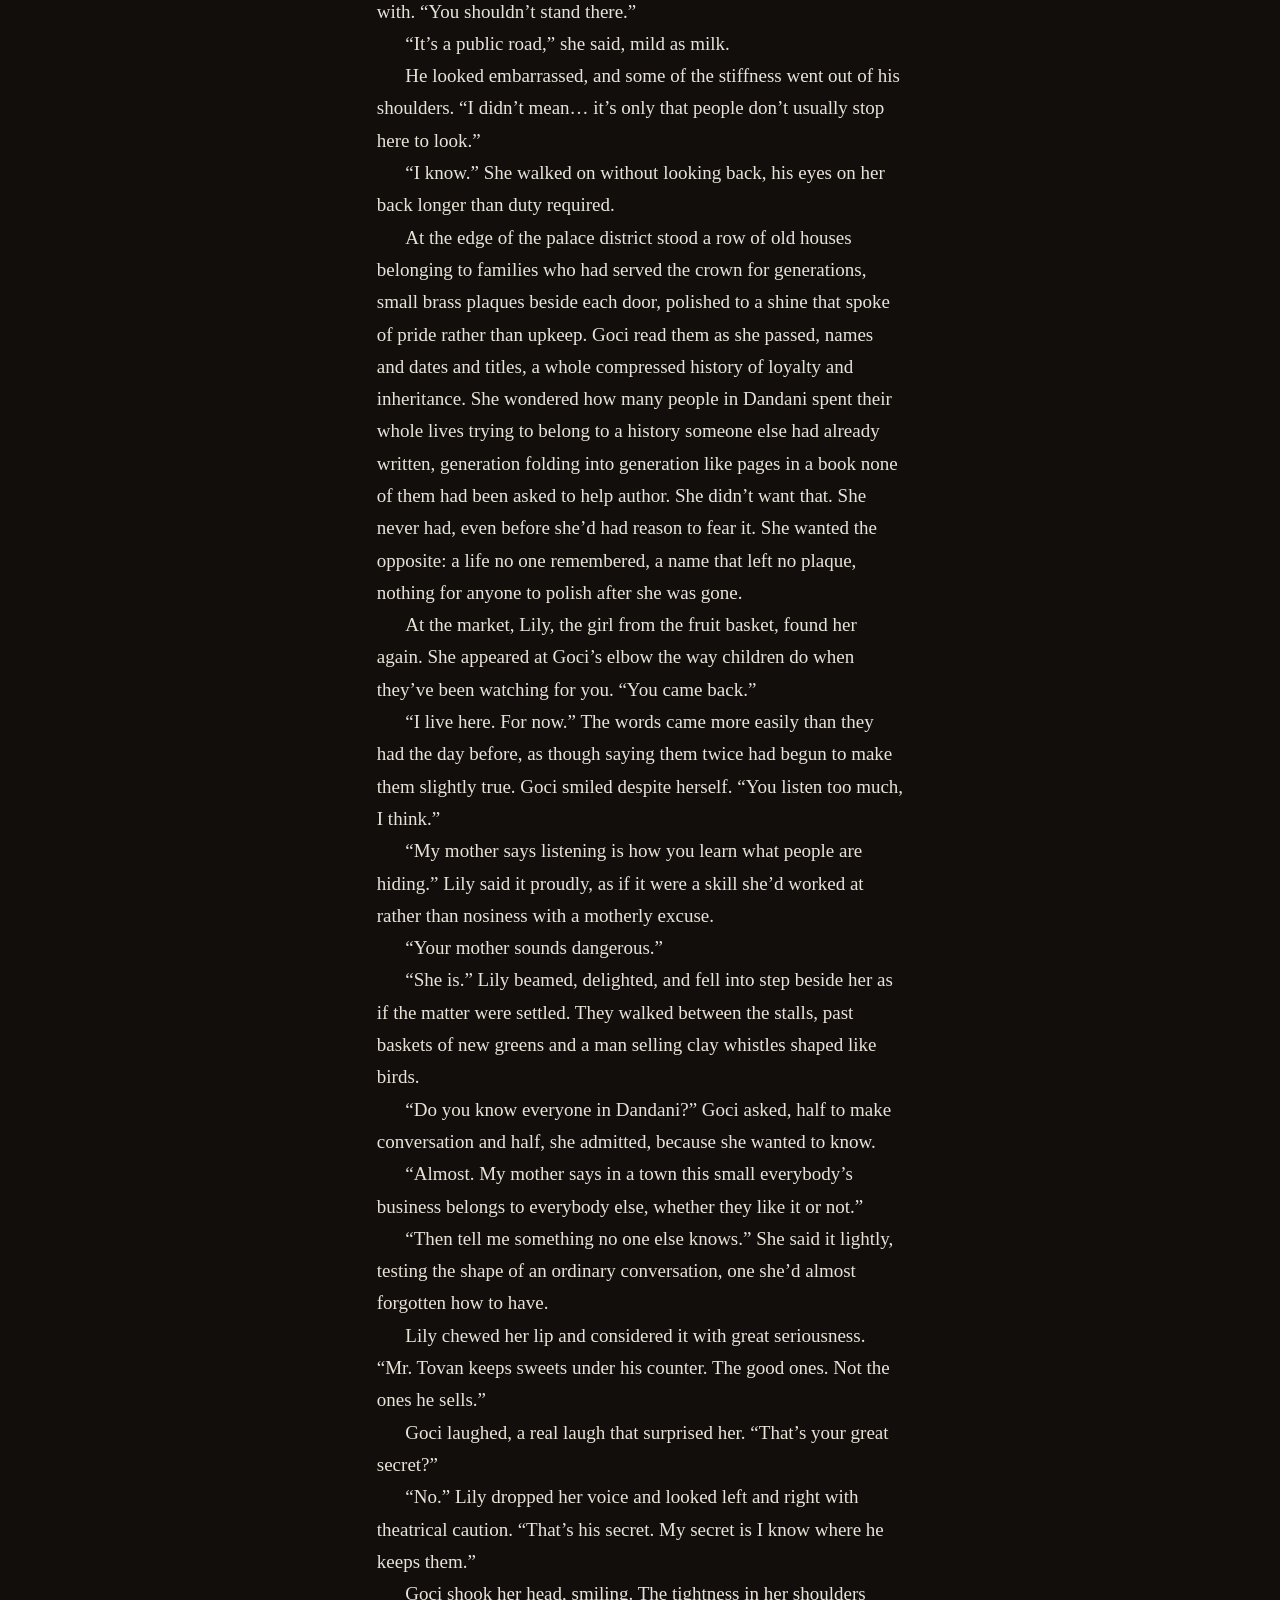
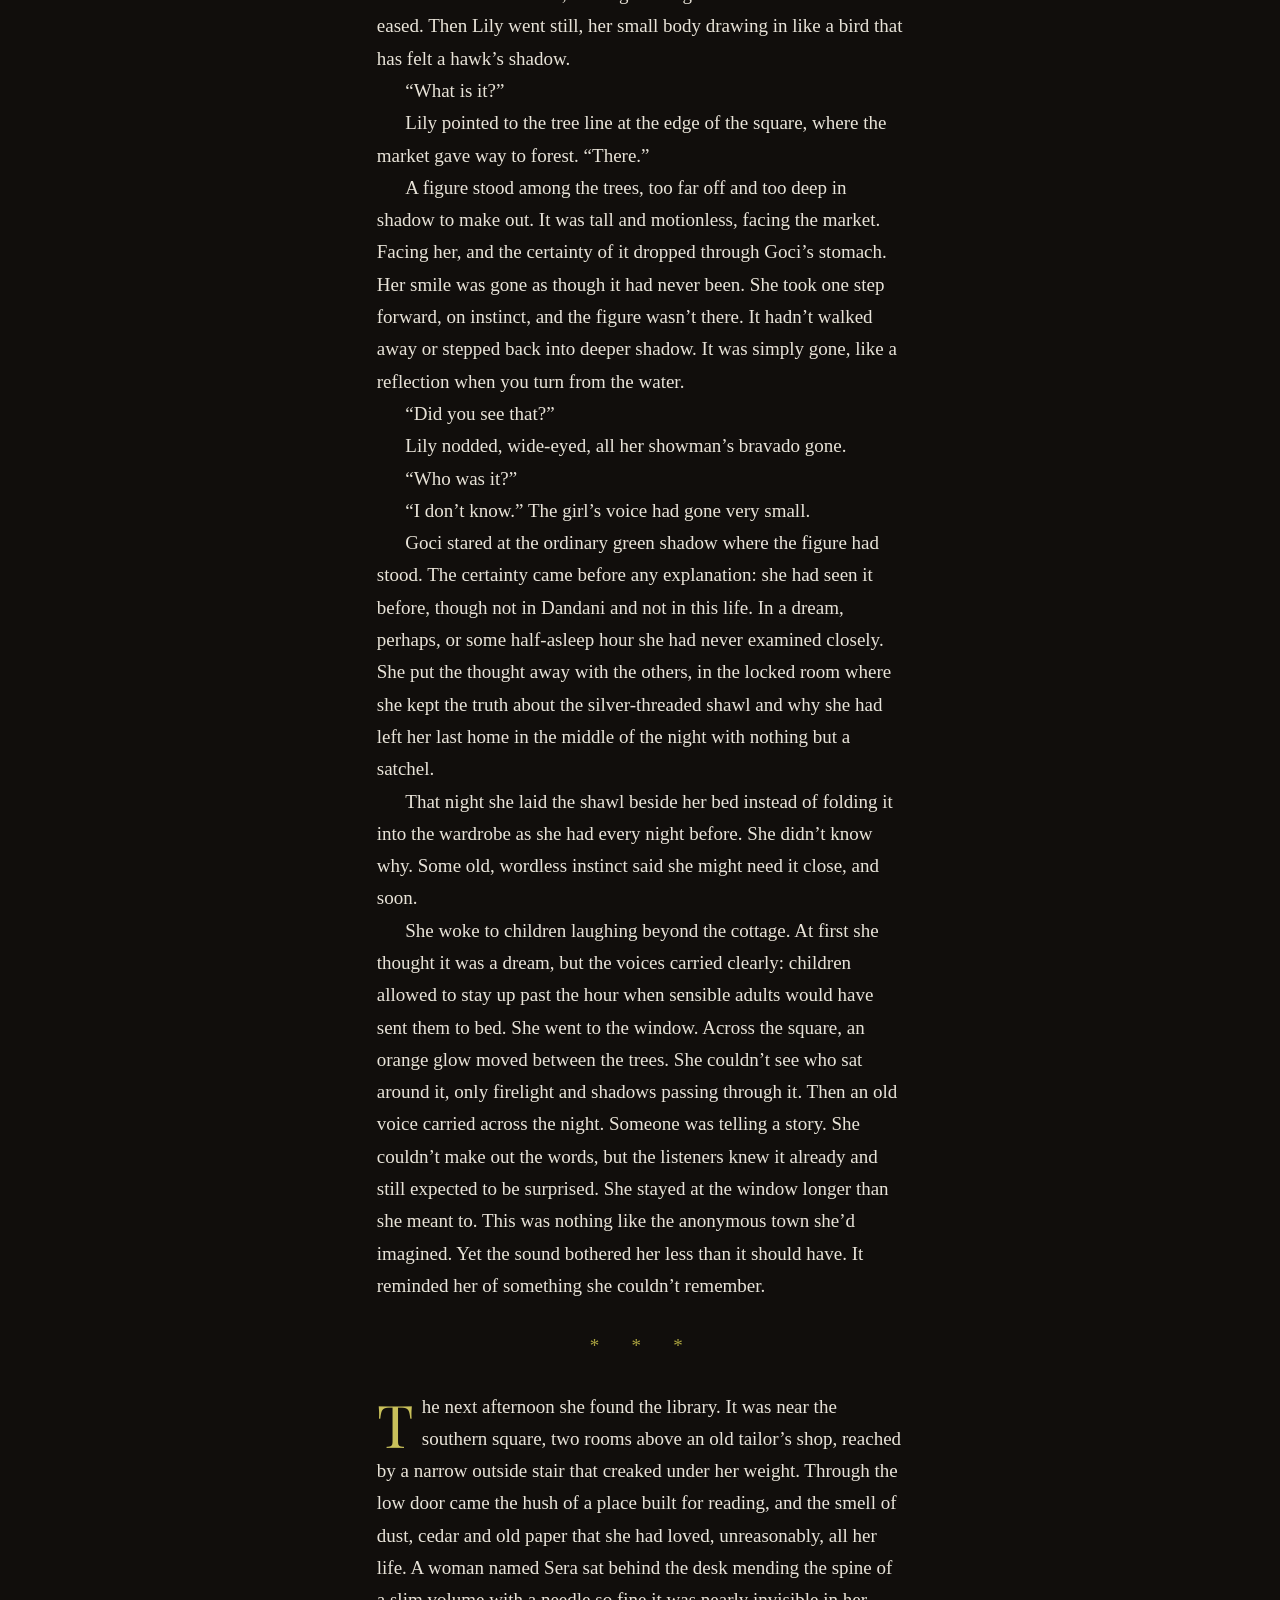
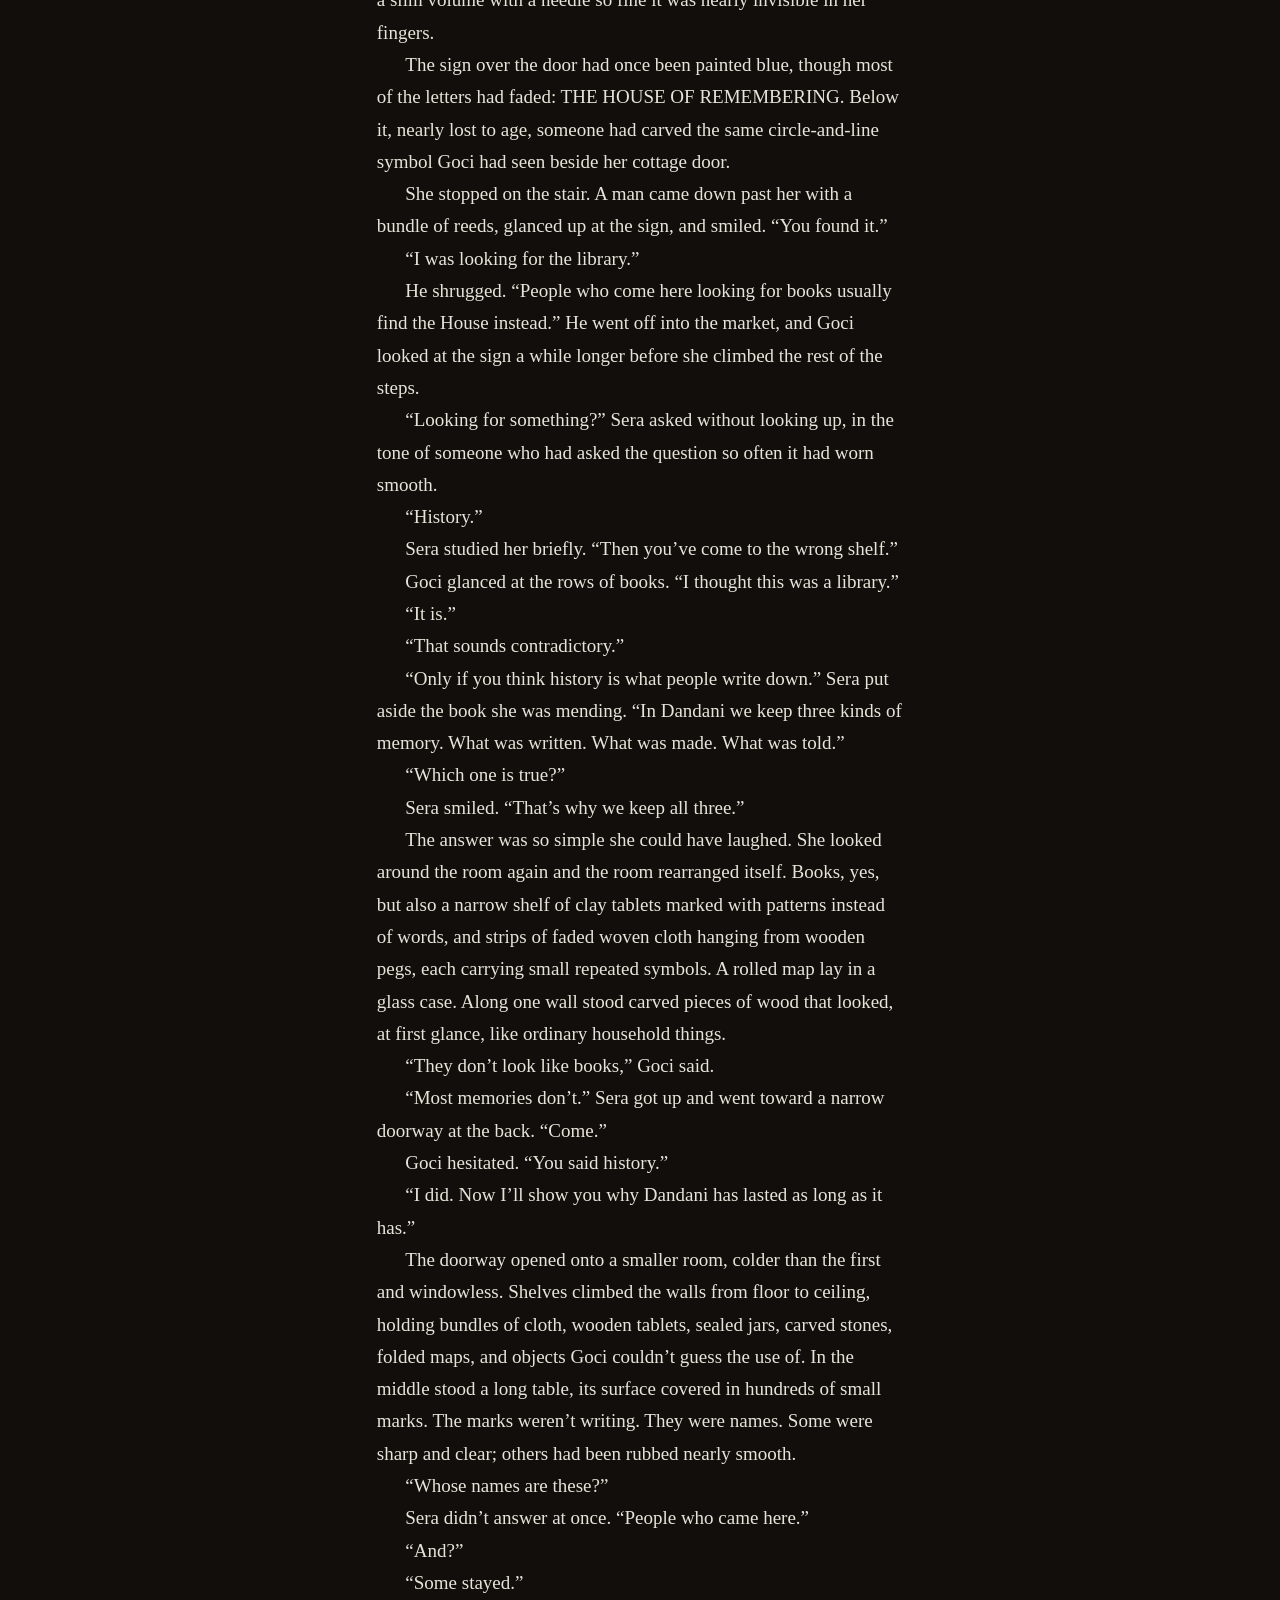
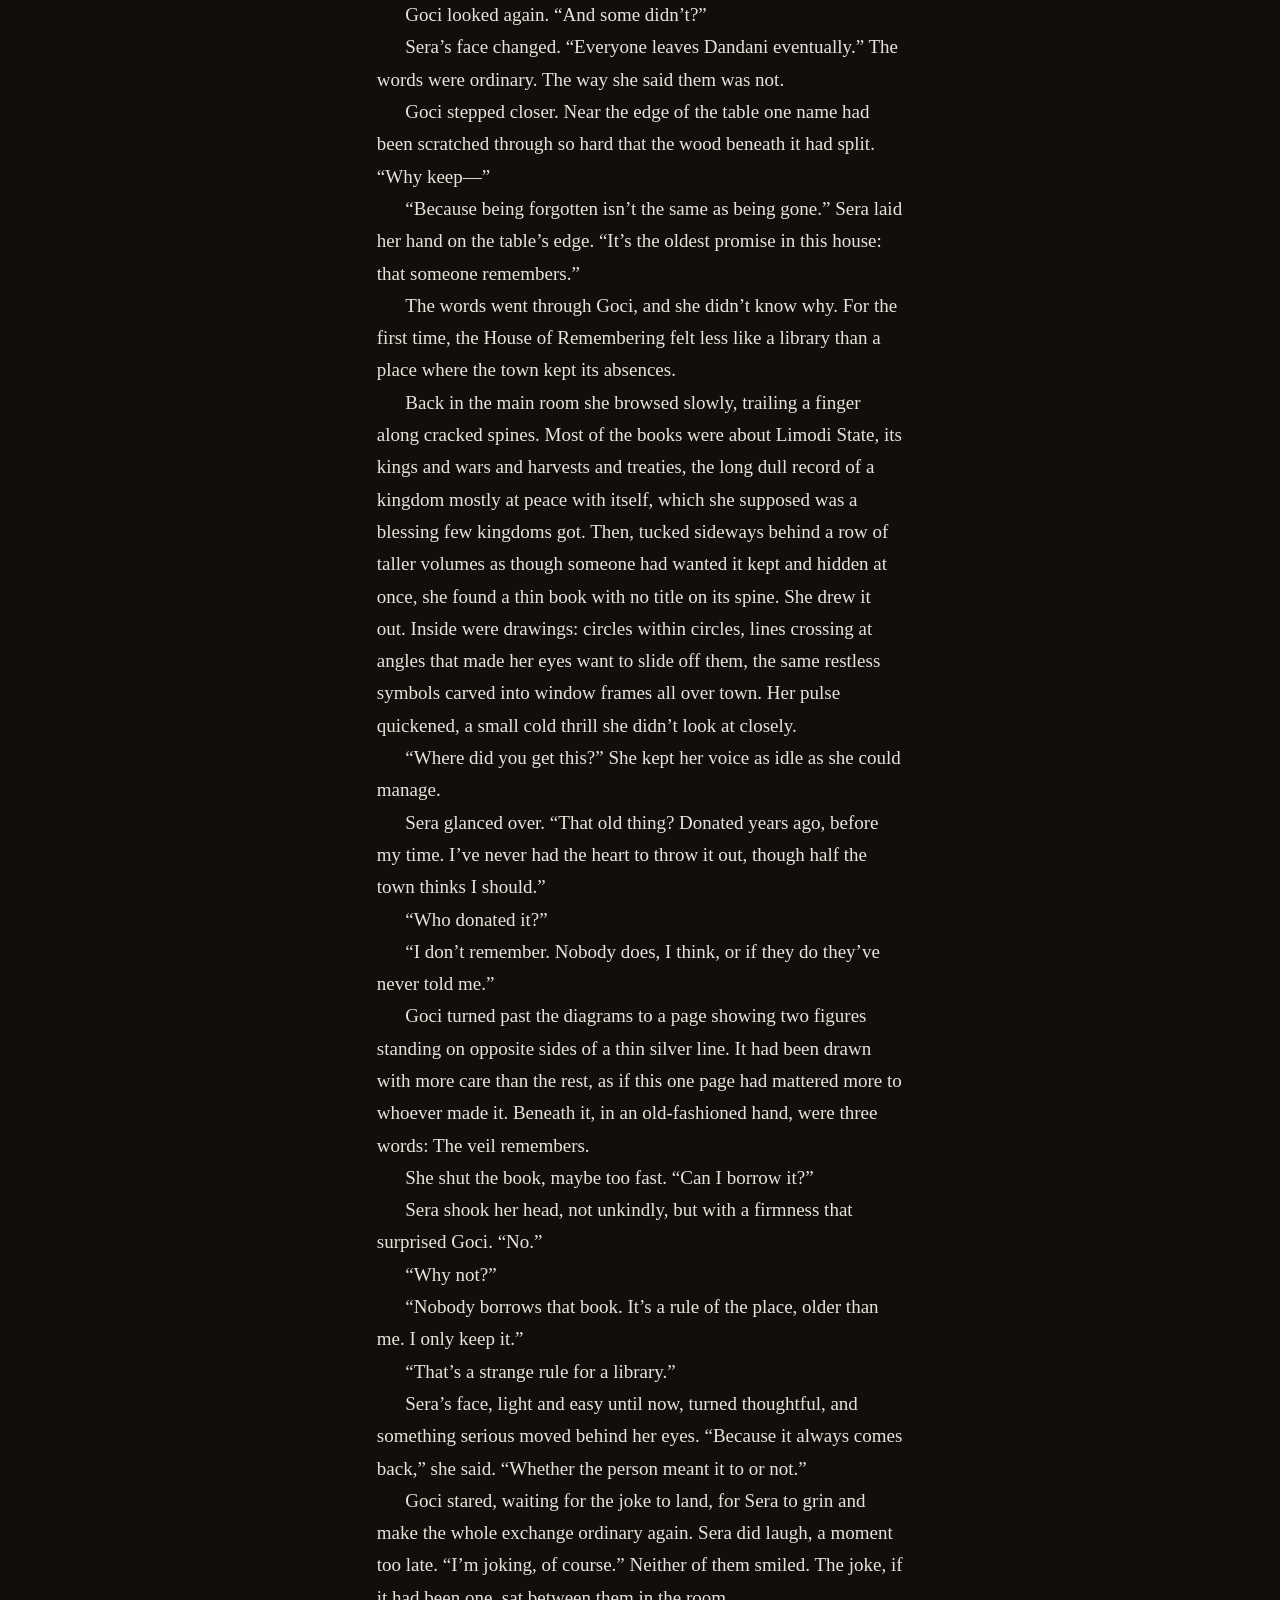
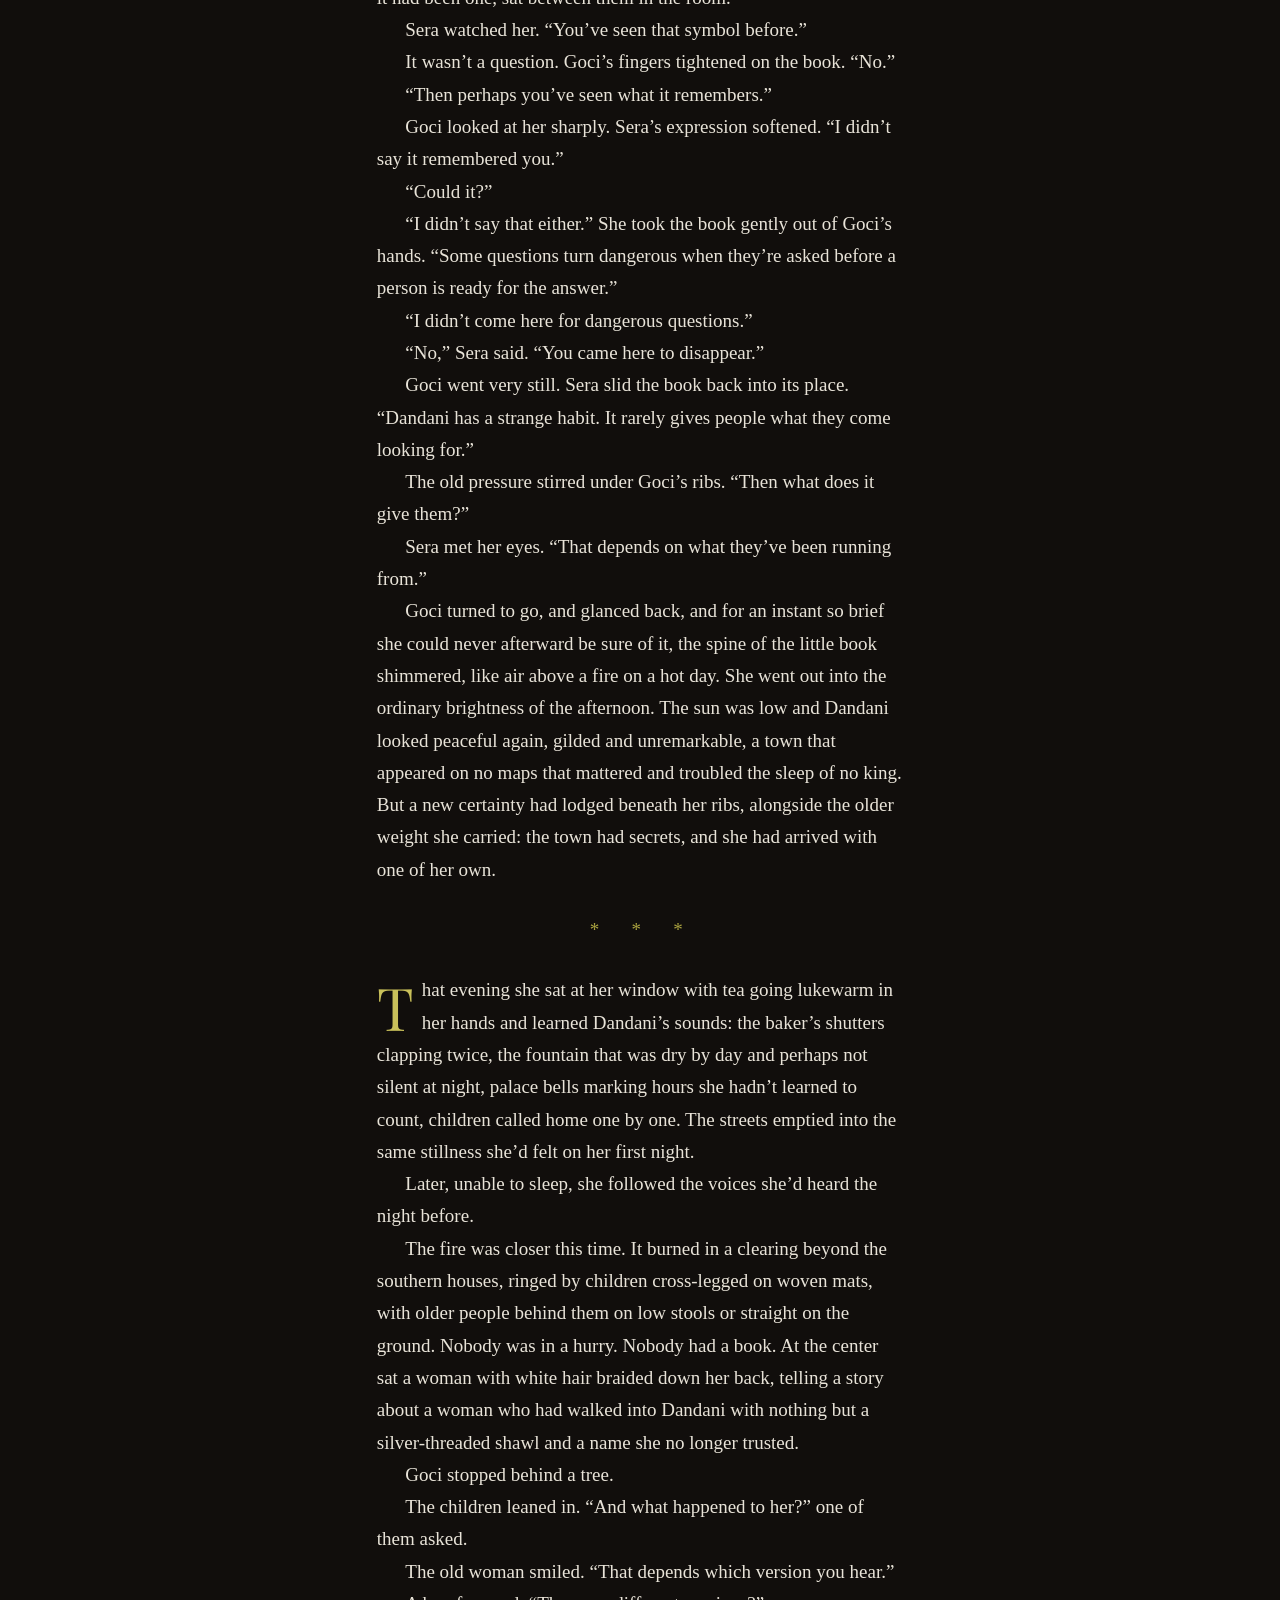
==== commit c0079176: "Add files via upload" ====
--- a/sample.html
+++ b/sample.html
@@ -1,4 +1,4 @@
-<!doctype html><html lang="en"><head><meta charset="utf-8"><meta name="viewport" content="width=device-width,initial-scale=1"><meta name="description" content="Read Chapter One of The Veil Between, Book One of the Dandani Saga, by Solene Bi."><title>Read Chapter One — The Veil Between | ONE SOIL PRODUCTIONS</title><meta property="og:title" content="Read Chapter One — The Veil Between"><meta property="og:image" content="https://www.onesoilproductions.com/the-veil-between-cover.jpg"><link rel="preconnect" href="https://fonts.googleapis.com"><link rel="preconnect" href="https://fonts.gstatic.com" crossorigin><link href="https://fonts.googleapis.com/css2?family=DM+Sans:wght@300;400;500;600&family=Playfair+Display:wght@500;600&display=swap" rel="stylesheet"><link rel="stylesheet" href="styles.css"></head><body class="sample-page">
+<!doctype html><html lang="en"><head><meta charset="utf-8"><meta name="viewport" content="width=device-width,initial-scale=1"><meta name="description" content="Read Chapter One of Dandani: The Veil Between, Book One of the Dandani Saga, by Solene Bi."><title>Read Chapter One — Dandani: The Veil Between | ONE SOIL PRODUCTIONS</title><meta property="og:title" content="Read Chapter One — Dandani: The Veil Between"><meta property="og:image" content="https://www.onesoilproductions.com/the-veil-between-cover.jpg"><link rel="preconnect" href="https://fonts.googleapis.com"><link rel="preconnect" href="https://fonts.gstatic.com" crossorigin><link href="https://fonts.googleapis.com/css2?family=DM+Sans:wght@300;400;500;600&family=Playfair+Display:wght@500;600&display=swap" rel="stylesheet"><link rel="stylesheet" href="styles.css"></head><body class="sample-page">
 <header class="site-header"><a class="brand" href="index.html">ONE SOIL<br><strong>PRODUCTIONS</strong></a><button class="menu-toggle" aria-label="Open menu"><span></span><span></span><span></span></button><nav class="nav"><a href="index.html#veil">Book One</a><a href="index.html#newsletter">Newsletter</a><a href="index.html#contact">Contact</a></nav></header>
 <main class="reader"><p class="eyebrow gold center">DANDANI: THE VEIL BETWEEN · A FREE SAMPLE</p>
 <article class="chapter">
@@ -119,7 +119,7 @@
 <p class="p">Sera glanced over. “That old thing? Donated years ago, before my time. I’ve never had the heart to throw it out, though half the town thinks I should.”</p>
 <p class="p">“Who donated it?”</p>
 <p class="p">“I don’t remember. Nobody does, I think, or if they do they’ve never told me.”</p>
-<p class="p">Goci turned past the diagrams to a page showing two figures standing on opposite sides of a thin silver line. It had been drawn with more care than the rest, as if this one page had mattered more to whoever made it. Beneath it, in an old-fashioned hand, were three words: <i>The veil remembers.</i></p>
+<p class="p">Goci turned past the diagrams to a page showing two figures standing on opposite sides of a thin silver line. It had been drawn with more care than the rest, as if this one page had mattered more to whoever made it. Beneath it, in an old-fashioned hand, were three words: The veil remembers.</p>
 <p class="p">She shut the book, maybe too fast. “Can I borrow it?”</p>
 <p class="p">Sera shook her head, not unkindly, but with a firmness that surprised Goci. “No.”</p>
 <p class="p">“Why not?”</p>
@@ -163,5 +163,5 @@
 <p class="p">Back at the cottage she sat awake in the dark and took stock of how little of her plan had survived three days. She had meant to stay outside all this, a stone dropped in water that left no ripple. But Lily had given her fruit before she’d unpacked, and told her secrets a child ought to save for an older friend. Mara had handed over a key and a warning about bells she still didn’t understand. The baker, unasked, had already learned how she took her tea and made a small private ceremony of getting it right. It should have frightened her. It was exactly the kind of entanglement she had spent years avoiding, the soft threads by which a place gets its hooks into you before you notice you’ve stopped planning to leave. Instead it felt strangely comforting, and she didn’t entirely trust that.</p>
 <p class="p">She had spent years believing belonging cost you something: a name, a history, a version of yourself you couldn’t take back once it was known. Being known without being owned. She turned the idea over and didn’t believe it. She watched the last lanterns burn low along the empty street, and then she shut the window against the night.</p>
 </article>
-<div class="sample-end"><p class="eyebrow gold">END OF THE SAMPLE</p><h2>Keep reading.</h2><p>The story continues in the full book.</p><div class="buy-row"><a class="button gold-button" data-store="amazon" href="index.html#veil">Amazon <span>↗</span></a><a class="button outline" data-store="apple" href="index.html#veil">Apple Books <span>↗</span></a><a class="button outline" data-store="google" href="index.html#veil">Google Play <span>↗</span></a><a class="button outline" data-store="lulu" href="index.html#veil">Lulu <span>↗</span></a></div><p class="small"><a class="text-link" href="index.html#newsletter">Join the newsletter for release news →</a></p></div></main>
-<footer class="footer"><div>ONE SOIL<br><strong>PRODUCTIONS</strong></div><p>Stories that cross worlds and awaken imagination.</p><a href="index.html">Back to the studio ↑</a><small>© <span id="year"></span> ONE SOIL PRODUCTIONS. All rights reserved. The Veil Between © Solene Bi.</small></footer><script src="config.js"></script><script src="script.js"></script></body></html>+<div class="sample-end"><p class="eyebrow gold">END OF THE SAMPLE</p><h2>Keep reading.</h2><p>The story continues in the full book.</p><div class="buy-row"><a class="button gold-button" data-store="amazon" href="index.html#veil">Amazon <span>↗</span></a><a class="button outline" data-store="apple" href="index.html#veil">Apple Books <span>↗</span></a><a class="button outline" data-store="google" href="index.html#veil">Google Play <span>↗</span></a></div><p class="small"><a class="text-link" href="index.html#newsletter">Join the newsletter for release news →</a></p></div></main>
+<footer class="footer"><div>ONE SOIL<br><strong>PRODUCTIONS</strong></div><p>Stories that cross worlds and awaken imagination.</p><a href="index.html">Back to the studio ↑</a><small>© <span id="year"></span> ONE SOIL PRODUCTIONS. All rights reserved. Dandani: The Veil Between © Solene Bi.</small></footer><script src="config.js"></script><script src="script.js"></script></body></html>
